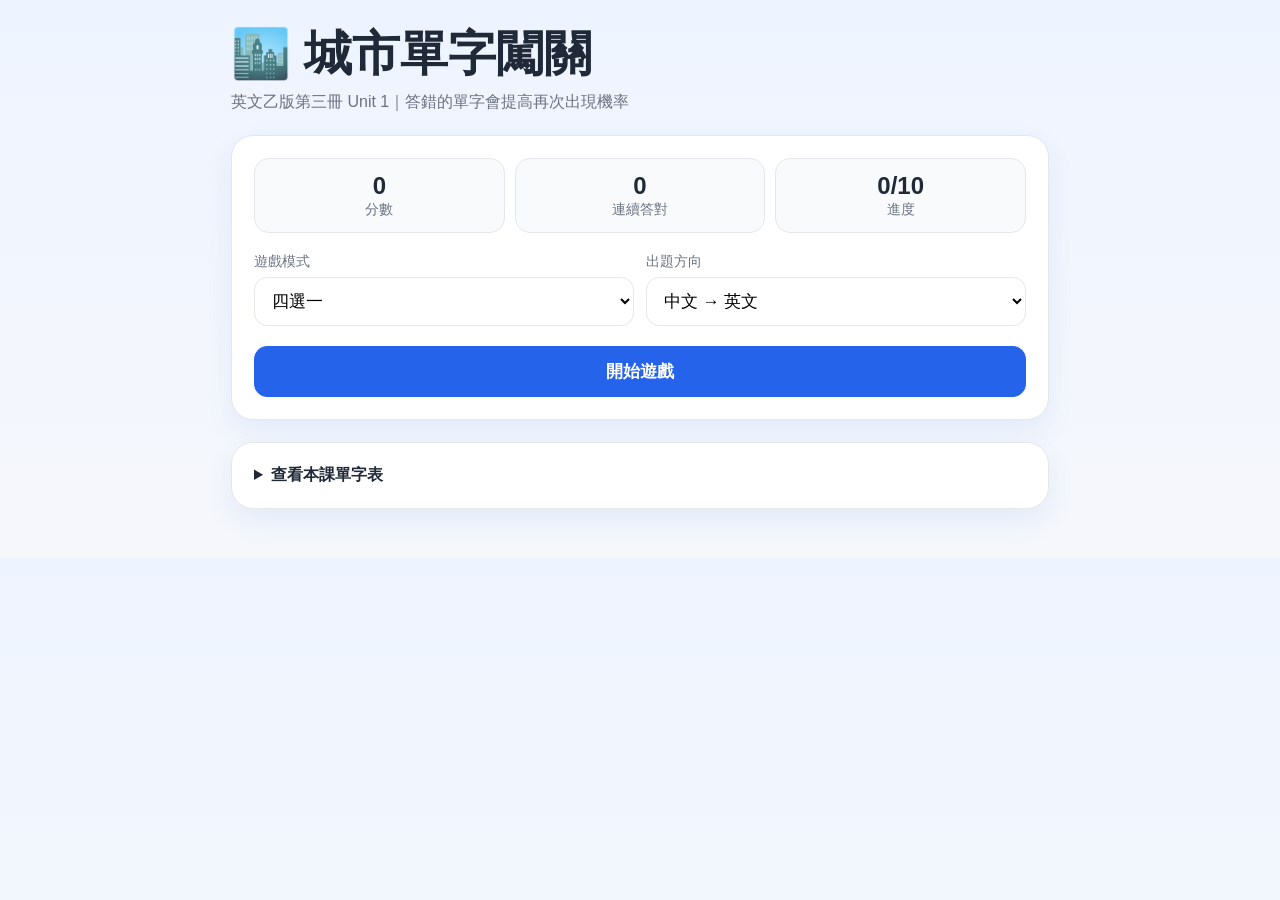
==== index.html @ fc24c0d2 "Replace test page with vocabulary game" ====
<!DOCTYPE html><html lang="zh-Hant"><head><meta charset="utf-8"><meta name="viewport" content="width=device-width,initial-scale=1"><title>城市單字闖關</title><style>:root{--b:#2563eb;--g:#15803d;--r:#b91c1c;--l:#e5e7eb}*{box-sizing:border-box}body{margin:0;font-family:-apple-system,BlinkMacSystemFont,"Segoe UI","Noto Sans TC",sans-serif;background:linear-gradient(#eef4ff,#f5f7fb);color:#1f2937}.w{max-width:850px;margin:auto;padding:22px 16px 48px}h1{font-size:clamp(30px,6vw,48px);margin:0 0 6px}.sub{color:#6b7280}.card,.bank{background:#fff;border:1px solid var(--l);border-radius:22px;padding:22px;margin-top:22px;box-shadow:0 12px 28px #2563eb14}.stats{display:grid;grid-template-columns:repeat(3,1fr);gap:10px}.s{text-align:center;background:#f8fafc;border:1px solid var(--l);border-radius:15px;padding:13px}.s b{display:block;font-size:24px}.s span,label{color:#6b7280;font-size:14px}.controls{display:grid;grid-template-columns:1fr 1fr;gap:12px;margin:20px 0}label{display:block;margin-bottom:6px}select,input,button{width:100%;padding:13px;border:1px solid var(--l);border-radius:13px;font-size:17px;background:#fff}button{font-weight:800;cursor:pointer}.p{background:var(--b);color:#fff;border-color:var(--b)}.q{text-align:center;font-weight:900;font-size:clamp(27px,5vw,40px);margin:30px 0 8px}.hint,.fb{text-align:center;min-height:25px}.hint{color:#6b7280}.answers{display:grid;grid-template-columns:1fr 1fr;gap:12px;margin-top:18px}.ans{min-height:60px}.ok{background:#dcfce7!important;color:#166534;border-color:#86efac!important}.no{background:#fee2e2!important;color:#991b1b;border-color:#fca5a5!important}.type{display:flex;gap:10px;margin-top:18px}.type button{width:130px}.fb{font-weight:800;margin-top:14px}.good{color:var(--g)}.bad{color:var(--r)}.bar{height:10px;background:#e5e7eb;border-radius:99px;overflow:hidden;margin-top:16px}.bar div{height:100%;background:var(--b);width:0;transition:.2s}.actions{display:flex;gap:10px;margin-top:16px}.hide{display:none!important}.chips{display:flex;flex-wrap:wrap;gap:8px;margin-top:12px}.chip{background:#f1f5f9;padding:7px 10px;border-radius:99px;font-size:14px}@media(max-width:620px){.controls,.answers{grid-template-columns:1fr}.type,.actions{flex-direction:column}.type button{width:100%}}</style></head><body><div class="w"><h1>🏙️ 城市單字闖關</h1><div class="sub">英文乙版第三冊 Unit 1｜答錯的單字會提高再次出現機率</div><div class="card"><div class="stats"><div class="s"><b id="score">0</b><span>分數</span></div><div class="s"><b id="streak">0</b><span>連續答對</span></div><div class="s"><b id="num">0/10</b><span>進度</span></div></div><div class="controls"><div><label>遊戲模式</label><select id="mode"><option value="choice">四選一</option><option value="typing">拼字挑戰</option><option value="mixed">混合模式</option></select></div><div><label>出題方向</label><select id="dir"><option value="zh-en">中文 → 英文</option><option value="en-zh">英文 → 中文</option><option value="random">隨機</option></select></div></div><button id="start" class="p">開始遊戲</button><section id="game" class="hide"><div id="q" class="q"></div><div id="hint" class="hint"></div><div id="choices" class="answers"></div><div id="typing" class="type hide"><input id="input" autocomplete="off"><button id="submit" class="p">送出</button></div><div id="fb" class="fb"></div><div class="bar"><div id="bar"></div></div><div class="actions"><button id="next" class="hide">下一題</button><button id="restart">重新開始</button></div></section></div><div class="bank"><details><summary><b>查看本課單字表</b></summary><div id="chips" class="chips"></div></details></div></div><script>const W=[['evolve','逐步發展；演變','evolve into sth'],['prioritize','按優先順序處理','prioritize sth'],['consult','查閱；諮詢','consult sb about/on sth'],['accommodate','容納；提供膳宿','accommodate sb/sth'],['distribute','分配；散布','distribute sth to/among'],['integrate','使融合；整合','integrate sth with/into sth'],['warn','警告；告誡','warn sb about/against sth'],['adjust','調整','adjust sth to sth'],['enhance','提高；增強','enhance quality/performance'],['establish','建立；創辦','establish a business/system'],['overestimate','高估','overestimate the impact of sth'],['flourish','茁壯；繁榮','flourish'],['streamline','使流線化；簡化','streamline routes/processes'],['aid','幫助；支援','aid sb in doing sth'],['resident','居民；居住者','residents of big cities'],['facility','設施；場所','leisure/hotel/military facilities'],['vision','願景；視力','have a clear vision of sth'],['concept','概念；觀念','the concept of sth'],['access','途徑；機會','have/gain access to sth'],['admission','准許進入；入學許可','apply for admission'],['insight','洞察力；了解','gain/provide insight into sth'],['emergency','緊急狀況','in an emergency'],['summary','概要；摘要','write/give a summary'],['route','路線','take/follow a route'],['component','組成部分','a key component'],['estimate','估算','make an estimate']].map(x=>({en:x[0],zh:x[1],c:x[2]}));const $=x=>document.getElementById(x),mix=a=>[...a].sort(()=>Math.random()-.5),pick=a=>a[Math.floor(Math.random()*a.length)];let score=0,streak=0,n=0,cur,done=false,weak={},mode,dir;function weighted(){let p=[];W.forEach(w=>{for(let i=0;i<1+(weak[w.en]||0);i++)p.push(w)});return pick(p)}function start(){score=streak=n=0;weak={};$('score').textContent=0;$('streak').textContent=0;$('start').classList.add('hide');$('game').classList.remove('hide');question()}function question(){if(n>=10)return finish();done=false;n++;cur=weighted();mode=$('mode').value==='mixed'?(Math.random()<.5?'choice':'typing'):$('mode').value;dir=$('dir').value==='random'?(Math.random()<.5?'zh-en':'en-zh'):$('dir').value;$('num').textContent=n+'/10';$('bar').style.width=(n-1)*10+'%';$('fb').textContent='';$('fb').className='fb';$('next').classList.add('hide');$('choices').innerHTML='';$('input').value='';$('q').textContent=dir==='zh-en'?cur.zh:cur.en;$('hint').textContent='搭配詞：'+cur.c;$('input').placeholder=dir==='zh-en'?'輸入英文單字':'輸入中文意思';if(mode==='choice'){$('choices').classList.remove('hide');$('typing').classList.add('hide');mix([cur,...mix(W.filter(w=>w.en!==cur.en)).slice(0,3)]).forEach(w=>{let b=document.createElement('button');b.className='ans';b.textContent=dir==='zh-en'?w.en:w.zh;b.onclick=()=>checkChoice(w,b);$('choices').appendChild(b)})}else{$('choices').classList.add('hide');$('typing').classList.remove('hide');setTimeout(()=>$('input').focus(),50)}}function checkChoice(w,b){if(done)return;done=true;let ok=w.en===cur.en,[...$('choices').children].forEach(x=>{if(x.textContent===(dir==='zh-en'?cur.en:cur.zh))x.classList.add('ok')});if(ok){b.classList.add('ok');correct()}else{b.classList.add('no');wrong()}$('next').classList.remove('hide')}function norm(s){return s.trim().toLowerCase().replace(/[；;，,。.!！?？]/g,'')}function checkType(){if(done)return;let v=norm($('input').value);if(!v)return;done=true;let ok=dir==='zh-en'?v===norm(cur.en):cur.zh.split(/[；;]/).map(norm).some(x=>v.includes(x)||x.includes(v));ok?correct():wrong();$('next').classList.remove('hide')}function correct(){let add=10+Math.min(streak,5)*2;score+=add;streak++;weak[cur.en]=Math.max(0,(weak[cur.en]||0)-1);$('fb').textContent='答對了！+'+add+' 分';$('fb').classList.add('good');update()}function wrong(){streak=0;weak[cur.en]=(weak[cur.en]||0)+2;$('fb').textContent='正確答案：'+(dir==='zh-en'?cur.en:cur.zh);$('fb').classList.add('bad');update()}function update(){$('score').textContent=score;$('streak').textContent=streak}function finish(){$('bar').style.width='100%';$('choices').classList.add('hide');$('typing').classList.add('hide');$('next').classList.add('hide');let m=Object.entries(weak).filter(x=>x[1]>0).sort((a,b)=>b[1]-a[1]).slice(0,5).map(x=>x[0]);$('q').textContent=score>=110?'🎉 太厲害了！':score>=80?'👏 闖關成功！':'💪 再挑戰一次！';$('hint').textContent='總分：'+score+' 分';$('fb').textContent=m.length?'建議再複習：'+m.join('、'):'全部掌握得很好！';$('fb').className='fb '+(score>=80?'good':'bad')}$('start').onclick=start;$('restart').onclick=start;$('next').onclick=question;$('submit').onclick=checkType;$('input').addEventListener('keydown',e=>{if(e.key==='Enter')done?question():checkType()});W.forEach(w=>{let s=document.createElement('span');s.className='chip';s.textContent=w.en+'｜'+w.zh;$('chips').appendChild(s)});</script></body></html>
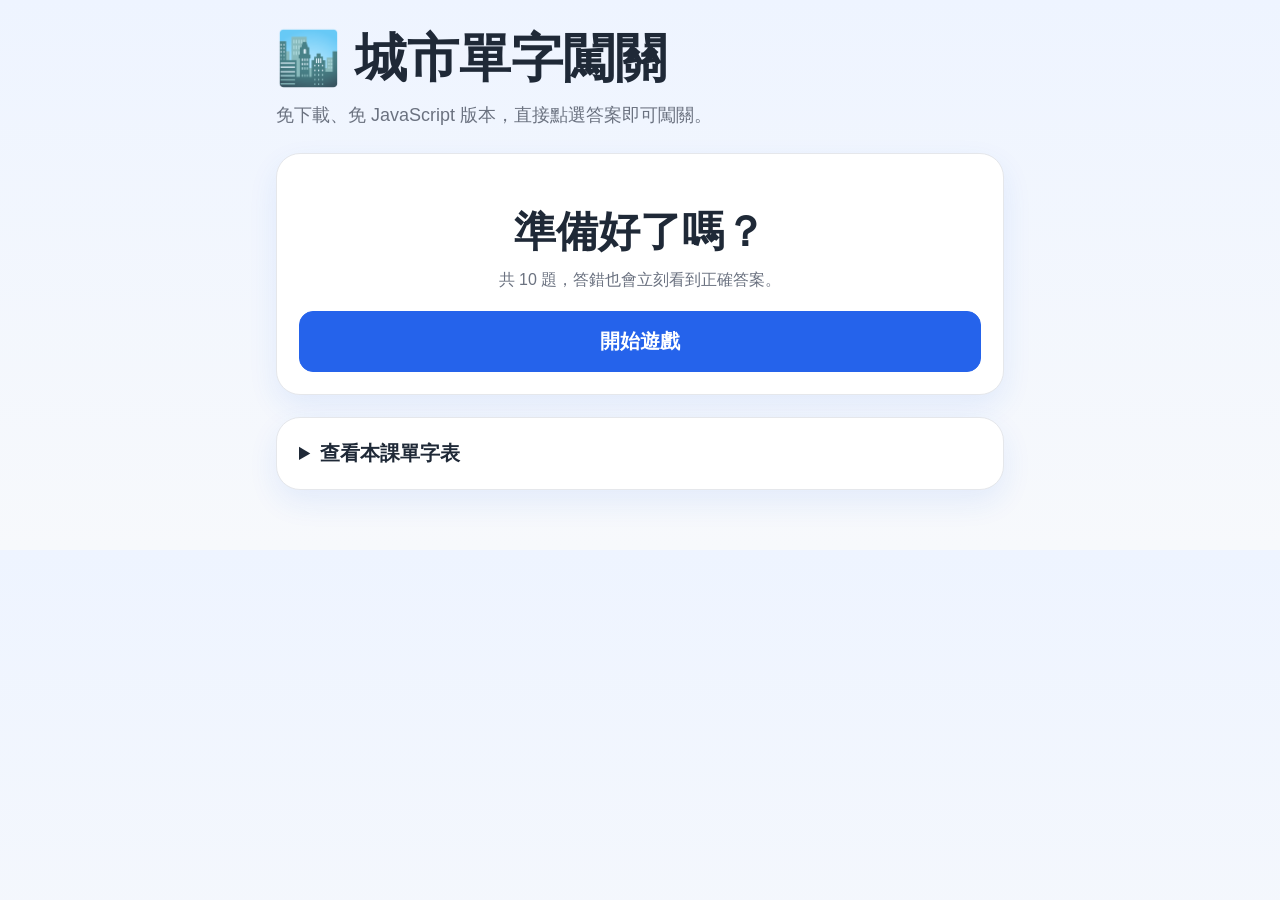
==== commit 59fb6722: "Fix vocabulary game for embedded mobile browsers" ====
--- a/index.html
+++ b/index.html
@@ -1 +1 @@
-<!DOCTYPE html><html lang="zh-Hant"><head><meta charset="utf-8"><meta name="viewport" content="width=device-width,initial-scale=1"><title>城市單字闖關</title><style>:root{--b:#2563eb;--g:#15803d;--r:#b91c1c;--l:#e5e7eb}*{box-sizing:border-box}body{margin:0;font-family:-apple-system,BlinkMacSystemFont,"Segoe UI","Noto Sans TC",sans-serif;background:linear-gradient(#eef4ff,#f5f7fb);color:#1f2937}.w{max-width:850px;margin:auto;padding:22px 16px 48px}h1{font-size:clamp(30px,6vw,48px);margin:0 0 6px}.sub{color:#6b7280}.card,.bank{background:#fff;border:1px solid var(--l);border-radius:22px;padding:22px;margin-top:22px;box-shadow:0 12px 28px #2563eb14}.stats{display:grid;grid-template-columns:repeat(3,1fr);gap:10px}.s{text-align:center;background:#f8fafc;border:1px solid var(--l);border-radius:15px;padding:13px}.s b{display:block;font-size:24px}.s span,label{color:#6b7280;font-size:14px}.controls{display:grid;grid-template-columns:1fr 1fr;gap:12px;margin:20px 0}label{display:block;margin-bottom:6px}select,input,button{width:100%;padding:13px;border:1px solid var(--l);border-radius:13px;font-size:17px;background:#fff}button{font-weight:800;cursor:pointer}.p{background:var(--b);color:#fff;border-color:var(--b)}.q{text-align:center;font-weight:900;font-size:clamp(27px,5vw,40px);margin:30px 0 8px}.hint,.fb{text-align:center;min-height:25px}.hint{color:#6b7280}.answers{display:grid;grid-template-columns:1fr 1fr;gap:12px;margin-top:18px}.ans{min-height:60px}.ok{background:#dcfce7!important;color:#166534;border-color:#86efac!important}.no{background:#fee2e2!important;color:#991b1b;border-color:#fca5a5!important}.type{display:flex;gap:10px;margin-top:18px}.type button{width:130px}.fb{font-weight:800;margin-top:14px}.good{color:var(--g)}.bad{color:var(--r)}.bar{height:10px;background:#e5e7eb;border-radius:99px;overflow:hidden;margin-top:16px}.bar div{height:100%;background:var(--b);width:0;transition:.2s}.actions{display:flex;gap:10px;margin-top:16px}.hide{display:none!important}.chips{display:flex;flex-wrap:wrap;gap:8px;margin-top:12px}.chip{background:#f1f5f9;padding:7px 10px;border-radius:99px;font-size:14px}@media(max-width:620px){.controls,.answers{grid-template-columns:1fr}.type,.actions{flex-direction:column}.type button{width:100%}}</style></head><body><div class="w"><h1>🏙️ 城市單字闖關</h1><div class="sub">英文乙版第三冊 Unit 1｜答錯的單字會提高再次出現機率</div><div class="card"><div class="stats"><div class="s"><b id="score">0</b><span>分數</span></div><div class="s"><b id="streak">0</b><span>連續答對</span></div><div class="s"><b id="num">0/10</b><span>進度</span></div></div><div class="controls"><div><label>遊戲模式</label><select id="mode"><option value="choice">四選一</option><option value="typing">拼字挑戰</option><option value="mixed">混合模式</option></select></div><div><label>出題方向</label><select id="dir"><option value="zh-en">中文 → 英文</option><option value="en-zh">英文 → 中文</option><option value="random">隨機</option></select></div></div><button id="start" class="p">開始遊戲</button><section id="game" class="hide"><div id="q" class="q"></div><div id="hint" class="hint"></div><div id="choices" class="answers"></div><div id="typing" class="type hide"><input id="input" autocomplete="off"><button id="submit" class="p">送出</button></div><div id="fb" class="fb"></div><div class="bar"><div id="bar"></div></div><div class="actions"><button id="next" class="hide">下一題</button><button id="restart">重新開始</button></div></section></div><div class="bank"><details><summary><b>查看本課單字表</b></summary><div id="chips" class="chips"></div></details></div></div><script>const W=[['evolve','逐步發展；演變','evolve into sth'],['prioritize','按優先順序處理','prioritize sth'],['consult','查閱；諮詢','consult sb about/on sth'],['accommodate','容納；提供膳宿','accommodate sb/sth'],['distribute','分配；散布','distribute sth to/among'],['integrate','使融合；整合','integrate sth with/into sth'],['warn','警告；告誡','warn sb about/against sth'],['adjust','調整','adjust sth to sth'],['enhance','提高；增強','enhance quality/performance'],['establish','建立；創辦','establish a business/system'],['overestimate','高估','overestimate the impact of sth'],['flourish','茁壯；繁榮','flourish'],['streamline','使流線化；簡化','streamline routes/processes'],['aid','幫助；支援','aid sb in doing sth'],['resident','居民；居住者','residents of big cities'],['facility','設施；場所','leisure/hotel/military facilities'],['vision','願景；視力','have a clear vision of sth'],['concept','概念；觀念','the concept of sth'],['access','途徑；機會','have/gain access to sth'],['admission','准許進入；入學許可','apply for admission'],['insight','洞察力；了解','gain/provide insight into sth'],['emergency','緊急狀況','in an emergency'],['summary','概要；摘要','write/give a summary'],['route','路線','take/follow a route'],['component','組成部分','a key component'],['estimate','估算','make an estimate']].map(x=>({en:x[0],zh:x[1],c:x[2]}));const $=x=>document.getElementById(x),mix=a=>[...a].sort(()=>Math.random()-.5),pick=a=>a[Math.floor(Math.random()*a.length)];let score=0,streak=0,n=0,cur,done=false,weak={},mode,dir;function weighted(){let p=[];W.forEach(w=>{for(let i=0;i<1+(weak[w.en]||0);i++)p.push(w)});return pick(p)}function start(){score=streak=n=0;weak={};$('score').textContent=0;$('streak').textContent=0;$('start').classList.add('hide');$('game').classList.remove('hide');question()}function question(){if(n>=10)return finish();done=false;n++;cur=weighted();mode=$('mode').value==='mixed'?(Math.random()<.5?'choice':'typing'):$('mode').value;dir=$('dir').value==='random'?(Math.random()<.5?'zh-en':'en-zh'):$('dir').value;$('num').textContent=n+'/10';$('bar').style.width=(n-1)*10+'%';$('fb').textContent='';$('fb').className='fb';$('next').classList.add('hide');$('choices').innerHTML='';$('input').value='';$('q').textContent=dir==='zh-en'?cur.zh:cur.en;$('hint').textContent='搭配詞：'+cur.c;$('input').placeholder=dir==='zh-en'?'輸入英文單字':'輸入中文意思';if(mode==='choice'){$('choices').classList.remove('hide');$('typing').classList.add('hide');mix([cur,...mix(W.filter(w=>w.en!==cur.en)).slice(0,3)]).forEach(w=>{let b=document.createElement('button');b.className='ans';b.textContent=dir==='zh-en'?w.en:w.zh;b.onclick=()=>checkChoice(w,b);$('choices').appendChild(b)})}else{$('choices').classList.add('hide');$('typing').classList.remove('hide');setTimeout(()=>$('input').focus(),50)}}function checkChoice(w,b){if(done)return;done=true;let ok=w.en===cur.en,[...$('choices').children].forEach(x=>{if(x.textContent===(dir==='zh-en'?cur.en:cur.zh))x.classList.add('ok')});if(ok){b.classList.add('ok');correct()}else{b.classList.add('no');wrong()}$('next').classList.remove('hide')}function norm(s){return s.trim().toLowerCase().replace(/[；;，,。.!！?？]/g,'')}function checkType(){if(done)return;let v=norm($('input').value);if(!v)return;done=true;let ok=dir==='zh-en'?v===norm(cur.en):cur.zh.split(/[；;]/).map(norm).some(x=>v.includes(x)||x.includes(v));ok?correct():wrong();$('next').classList.remove('hide')}function correct(){let add=10+Math.min(streak,5)*2;score+=add;streak++;weak[cur.en]=Math.max(0,(weak[cur.en]||0)-1);$('fb').textContent='答對了！+'+add+' 分';$('fb').classList.add('good');update()}function wrong(){streak=0;weak[cur.en]=(weak[cur.en]||0)+2;$('fb').textContent='正確答案：'+(dir==='zh-en'?cur.en:cur.zh);$('fb').classList.add('bad');update()}function update(){$('score').textContent=score;$('streak').textContent=streak}function finish(){$('bar').style.width='100%';$('choices').classList.add('hide');$('typing').classList.add('hide');$('next').classList.add('hide');let m=Object.entries(weak).filter(x=>x[1]>0).sort((a,b)=>b[1]-a[1]).slice(0,5).map(x=>x[0]);$('q').textContent=score>=110?'🎉 太厲害了！':score>=80?'👏 闖關成功！':'💪 再挑戰一次！';$('hint').textContent='總分：'+score+' 分';$('fb').textContent=m.length?'建議再複習：'+m.join('、'):'全部掌握得很好！';$('fb').className='fb '+(score>=80?'good':'bad')}$('start').onclick=start;$('restart').onclick=start;$('next').onclick=question;$('submit').onclick=checkType;$('input').addEventListener('keydown',e=>{if(e.key==='Enter')done?question():checkType()});W.forEach(w=>{let s=document.createElement('span');s.className='chip';s.textContent=w.en+'｜'+w.zh;$('chips').appendChild(s)});</script></body></html>+<!doctype html><html lang="zh-Hant"><head><meta charset="utf-8"><meta name="viewport" content="width=device-width,initial-scale=1"><title>城市單字闖關</title><style>*{box-sizing:border-box}body{margin:0;font-family:-apple-system,BlinkMacSystemFont,"Segoe UI","Noto Sans TC",sans-serif;background:linear-gradient(#eef4ff,#f7f9fc);color:#1f2937}.wrap{max-width:760px;margin:auto;padding:24px 16px 60px}h1{font-size:clamp(32px,8vw,52px);margin:0 0 8px}.sub{color:#6b7280;font-size:18px;line-height:1.5}.card{background:#fff;border:1px solid #e5e7eb;border-radius:24px;padding:22px;margin-top:24px;box-shadow:0 12px 30px rgba(37,99,235,.09)}.screen{display:none}.screen:first-of-type{display:block}.screen:target{display:block}.screen:target~.screen{display:none}.screen:target~#home{display:none}.qno{color:#2563eb;font-weight:800}.question{font-size:clamp(28px,7vw,42px);font-weight:900;text-align:center;margin:28px 0 10px}.hint{text-align:center;color:#6b7280;margin-bottom:20px}.answers{display:grid;gap:12px}.btn,.answer{display:block;width:100%;padding:16px;border-radius:14px;text-align:center;text-decoration:none;font-size:20px;font-weight:800;border:1px solid #dbe2ea;background:#fff;color:#1f2937}.btn{background:#2563eb;color:#fff;border-color:#2563eb}.answer:active{transform:scale(.99)}.good{background:#dcfce7;border-color:#86efac;color:#166534}.bad{background:#fee2e2;border-color:#fca5a5;color:#991b1b}.note{font-size:15px;color:#6b7280;text-align:center;margin-top:14px}.bank{margin-top:22px}.chips{display:flex;flex-wrap:wrap;gap:8px;margin-top:12px}.chip{background:#f1f5f9;padding:8px 11px;border-radius:999px;font-size:14px}details summary{font-size:20px;font-weight:800;cursor:pointer}@media(min-width:650px){.answers{grid-template-columns:1fr 1fr}}</style></head><body><div class="wrap"><h1>🏙️ 城市單字闖關</h1><div class="sub">免下載、免 JavaScript 版本，直接點選答案即可闖關。</div><div class="card"><section id="home" class="screen"><div class="question">準備好了嗎？</div><div class="hint">共 10 題，答錯也會立刻看到正確答案。</div><a class="btn" href="#q1">開始遊戲</a></section><section id="q1" class="screen"><div class="qno">第 1／10 題</div><div class="question">逐步發展；演變</div><div class="hint">evolve into sth</div><div class="answers"><a class="answer" href="#q1w">enhance</a><a class="answer" href="#q1c">evolve</a><a class="answer" href="#q1w">adjust</a><a class="answer" href="#q1w">flourish</a></div></section><section id="q1c" class="screen"><div class="question good">答對了！evolve</div><a class="btn" href="#q2">下一題</a></section><section id="q1w" class="screen"><div class="question bad">正確答案：evolve</div><a class="btn" href="#q2">下一題</a></section><section id="q2" class="screen"><div class="qno">第 2／10 題</div><div class="question">按優先順序處理</div><div class="answers"><a class="answer" href="#q2w">consult</a><a class="answer" href="#q2c">prioritize</a><a class="answer" href="#q2w">distribute</a><a class="answer" href="#q2w">establish</a></div></section><section id="q2c" class="screen"><div class="question good">答對了！prioritize</div><a class="btn" href="#q3">下一題</a></section><section id="q2w" class="screen"><div class="question bad">正確答案：prioritize</div><a class="btn" href="#q3">下一題</a></section><section id="q3" class="screen"><div class="qno">第 3／10 題</div><div class="question">consult</div><div class="answers"><a class="answer" href="#q3c">查閱；諮詢</a><a class="answer" href="#q3w">容納</a><a class="answer" href="#q3w">警告</a><a class="answer" href="#q3w">高估</a></div></section><section id="q3c" class="screen"><div class="question good">答對了！查閱；諮詢</div><a class="btn" href="#q4">下一題</a></section><section id="q3w" class="screen"><div class="question bad">正確答案：查閱；諮詢</div><a class="btn" href="#q4">下一題</a></section><section id="q4" class="screen"><div class="qno">第 4／10 題</div><div class="question">容納；提供膳宿</div><div class="answers"><a class="answer" href="#q4w">integrate</a><a class="answer" href="#q4w">streamline</a><a class="answer" href="#q4c">accommodate</a><a class="answer" href="#q4w">aid</a></div></section><section id="q4c" class="screen"><div class="question good">答對了！accommodate</div><a class="btn" href="#q5">下一題</a></section><section id="q4w" class="screen"><div class="question bad">正確答案：accommodate</div><a class="btn" href="#q5">下一題</a></section><section id="q5" class="screen"><div class="qno">第 5／10 題</div><div class="question">distribute</div><div class="answers"><a class="answer" href="#q5w">建立；創辦</a><a class="answer" href="#q5c">分配；散布</a><a class="answer" href="#q5w">提高；增強</a><a class="answer" href="#q5w">調整</a></div></section><section id="q5c" class="screen"><div class="question good">答對了！分配；散布</div><a class="btn" href="#q6">下一題</a></section><section id="q5w" class="screen"><div class="question bad">正確答案：分配；散布</div><a class="btn" href="#q6">下一題</a></section><section id="q6" class="screen"><div class="qno">第 6／10 題</div><div class="question">洞察力；了解</div><div class="answers"><a class="answer" href="#q6w">vision</a><a class="answer" href="#q6w">concept</a><a class="answer" href="#q6c">insight</a><a class="answer" href="#q6w">summary</a></div></section><section id="q6c" class="screen"><div class="question good">答對了！insight</div><a class="btn" href="#q7">下一題</a></section><section id="q6w" class="screen"><div class="question bad">正確答案：insight</div><a class="btn" href="#q7">下一題</a></section><section id="q7" class="screen"><div class="qno">第 7／10 題</div><div class="question">emergency</div><div class="answers"><a class="answer" href="#q7w">路線</a><a class="answer" href="#q7w">估算</a><a class="answer" href="#q7c">緊急狀況</a><a class="answer" href="#q7w">設施</a></div></section><section id="q7c" class="screen"><div class="question good">答對了！緊急狀況</div><a class="btn" href="#q8">下一題</a></section><section id="q7w" class="screen"><div class="question bad">正確答案：緊急狀況</div><a class="btn" href="#q8">下一題</a></section><section id="q8" class="screen"><div class="qno">第 8／10 題</div><div class="question">居民；居住者</div><div class="answers"><a class="answer" href="#q8c">resident</a><a class="answer" href="#q8w">facility</a><a class="answer" href="#q8w">component</a><a class="answer" href="#q8w">admission</a></div></section><section id="q8c" class="screen"><div class="question good">答對了！resident</div><a class="btn" href="#q9">下一題</a></section><section id="q8w" class="screen"><div class="question bad">正確答案：resident</div><a class="btn" href="#q9">下一題</a></section><section id="q9" class="screen"><div class="qno">第 9／10 題</div><div class="question">streamline</div><div class="answers"><a class="answer" href="#q9w">茁壯；繁榮</a><a class="answer" href="#q9c">使流線化；簡化</a><a class="answer" href="#q9w">准許進入</a><a class="answer" href="#q9w">組成部分</a></div></section><section id="q9c" class="screen"><div class="question good">答對了！使流線化；簡化</div><a class="btn" href="#q10">下一題</a></section><section id="q9w" class="screen"><div class="question bad">正確答案：使流線化；簡化</div><a class="btn" href="#q10">下一題</a></section><section id="q10" class="screen"><div class="qno">第 10／10 題</div><div class="question">估算</div><div class="answers"><a class="answer" href="#q10w">summary</a><a class="answer" href="#q10w">route</a><a class="answer" href="#q10w">access</a><a class="answer" href="#done">estimate</a></div></section><section id="done" class="screen"><div class="question good">🎉 闖關完成！</div><div class="hint">再玩一次，看看能不能全部答對。</div><a class="btn" href="#q1">重新挑戰</a></section></div><div class="card bank"><details><summary>查看本課單字表</summary><div class="chips"><span class="chip">evolve 演變</span><span class="chip">prioritize 優先處理</span><span class="chip">consult 諮詢</span><span class="chip">accommodate 容納</span><span class="chip">distribute 分配</span><span class="chip">integrate 整合</span><span class="chip">warn 警告</span><span class="chip">adjust 調整</span><span class="chip">enhance 增強</span><span class="chip">establish 建立</span><span class="chip">overestimate 高估</span><span class="chip">flourish 繁榮</span><span class="chip">streamline 簡化</span><span class="chip">resident 居民</span><span class="chip">facility 設施</span><span class="chip">vision 願景</span><span class="chip">concept 概念</span><span class="chip">access 途徑</span><span class="chip">admission 入學許可</span><span class="chip">insight 洞察力</span><span class="chip">emergency 緊急狀況</span><span class="chip">summary 摘要</span><span class="chip">route 路線</span><span class="chip">component 組成部分</span><span class="chip">aid 援助</span><span class="chip">estimate 估算</span></div></details></div></div></body></html>
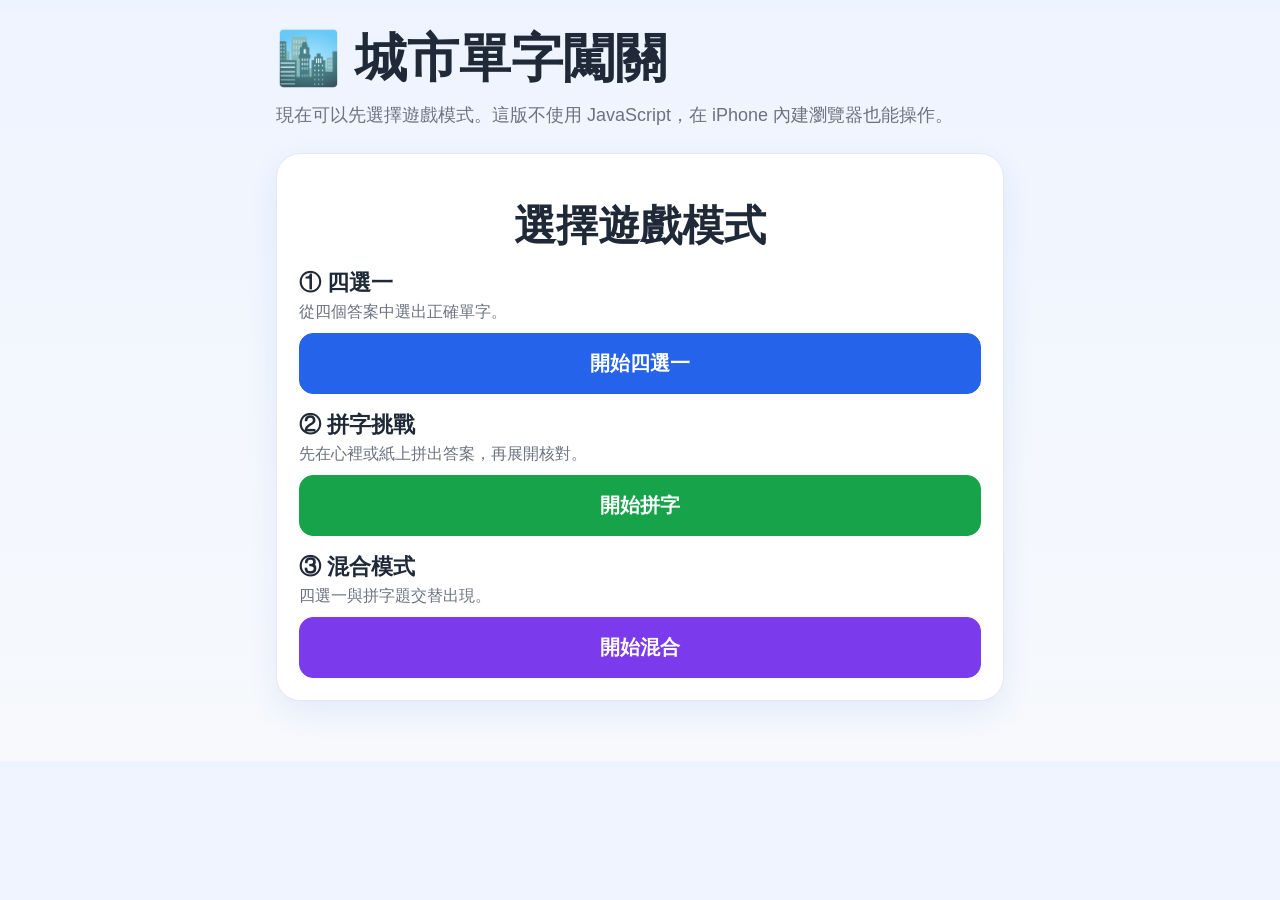
==== commit d24d8f60: "Add selectable vocabulary game modes" ====
--- a/index.html
+++ b/index.html
@@ -1 +1 @@
-<!doctype html><html lang="zh-Hant"><head><meta charset="utf-8"><meta name="viewport" content="width=device-width,initial-scale=1"><title>城市單字闖關</title><style>*{box-sizing:border-box}body{margin:0;font-family:-apple-system,BlinkMacSystemFont,"Segoe UI","Noto Sans TC",sans-serif;background:linear-gradient(#eef4ff,#f7f9fc);color:#1f2937}.wrap{max-width:760px;margin:auto;padding:24px 16px 60px}h1{font-size:clamp(32px,8vw,52px);margin:0 0 8px}.sub{color:#6b7280;font-size:18px;line-height:1.5}.card{background:#fff;border:1px solid #e5e7eb;border-radius:24px;padding:22px;margin-top:24px;box-shadow:0 12px 30px rgba(37,99,235,.09)}.screen{display:none}.screen:first-of-type{display:block}.screen:target{display:block}.screen:target~.screen{display:none}.screen:target~#home{display:none}.qno{color:#2563eb;font-weight:800}.question{font-size:clamp(28px,7vw,42px);font-weight:900;text-align:center;margin:28px 0 10px}.hint{text-align:center;color:#6b7280;margin-bottom:20px}.answers{display:grid;gap:12px}.btn,.answer{display:block;width:100%;padding:16px;border-radius:14px;text-align:center;text-decoration:none;font-size:20px;font-weight:800;border:1px solid #dbe2ea;background:#fff;color:#1f2937}.btn{background:#2563eb;color:#fff;border-color:#2563eb}.answer:active{transform:scale(.99)}.good{background:#dcfce7;border-color:#86efac;color:#166534}.bad{background:#fee2e2;border-color:#fca5a5;color:#991b1b}.note{font-size:15px;color:#6b7280;text-align:center;margin-top:14px}.bank{margin-top:22px}.chips{display:flex;flex-wrap:wrap;gap:8px;margin-top:12px}.chip{background:#f1f5f9;padding:8px 11px;border-radius:999px;font-size:14px}details summary{font-size:20px;font-weight:800;cursor:pointer}@media(min-width:650px){.answers{grid-template-columns:1fr 1fr}}</style></head><body><div class="wrap"><h1>🏙️ 城市單字闖關</h1><div class="sub">免下載、免 JavaScript 版本，直接點選答案即可闖關。</div><div class="card"><section id="home" class="screen"><div class="question">準備好了嗎？</div><div class="hint">共 10 題，答錯也會立刻看到正確答案。</div><a class="btn" href="#q1">開始遊戲</a></section><section id="q1" class="screen"><div class="qno">第 1／10 題</div><div class="question">逐步發展；演變</div><div class="hint">evolve into sth</div><div class="answers"><a class="answer" href="#q1w">enhance</a><a class="answer" href="#q1c">evolve</a><a class="answer" href="#q1w">adjust</a><a class="answer" href="#q1w">flourish</a></div></section><section id="q1c" class="screen"><div class="question good">答對了！evolve</div><a class="btn" href="#q2">下一題</a></section><section id="q1w" class="screen"><div class="question bad">正確答案：evolve</div><a class="btn" href="#q2">下一題</a></section><section id="q2" class="screen"><div class="qno">第 2／10 題</div><div class="question">按優先順序處理</div><div class="answers"><a class="answer" href="#q2w">consult</a><a class="answer" href="#q2c">prioritize</a><a class="answer" href="#q2w">distribute</a><a class="answer" href="#q2w">establish</a></div></section><section id="q2c" class="screen"><div class="question good">答對了！prioritize</div><a class="btn" href="#q3">下一題</a></section><section id="q2w" class="screen"><div class="question bad">正確答案：prioritize</div><a class="btn" href="#q3">下一題</a></section><section id="q3" class="screen"><div class="qno">第 3／10 題</div><div class="question">consult</div><div class="answers"><a class="answer" href="#q3c">查閱；諮詢</a><a class="answer" href="#q3w">容納</a><a class="answer" href="#q3w">警告</a><a class="answer" href="#q3w">高估</a></div></section><section id="q3c" class="screen"><div class="question good">答對了！查閱；諮詢</div><a class="btn" href="#q4">下一題</a></section><section id="q3w" class="screen"><div class="question bad">正確答案：查閱；諮詢</div><a class="btn" href="#q4">下一題</a></section><section id="q4" class="screen"><div class="qno">第 4／10 題</div><div class="question">容納；提供膳宿</div><div class="answers"><a class="answer" href="#q4w">integrate</a><a class="answer" href="#q4w">streamline</a><a class="answer" href="#q4c">accommodate</a><a class="answer" href="#q4w">aid</a></div></section><section id="q4c" class="screen"><div class="question good">答對了！accommodate</div><a class="btn" href="#q5">下一題</a></section><section id="q4w" class="screen"><div class="question bad">正確答案：accommodate</div><a class="btn" href="#q5">下一題</a></section><section id="q5" class="screen"><div class="qno">第 5／10 題</div><div class="question">distribute</div><div class="answers"><a class="answer" href="#q5w">建立；創辦</a><a class="answer" href="#q5c">分配；散布</a><a class="answer" href="#q5w">提高；增強</a><a class="answer" href="#q5w">調整</a></div></section><section id="q5c" class="screen"><div class="question good">答對了！分配；散布</div><a class="btn" href="#q6">下一題</a></section><section id="q5w" class="screen"><div class="question bad">正確答案：分配；散布</div><a class="btn" href="#q6">下一題</a></section><section id="q6" class="screen"><div class="qno">第 6／10 題</div><div class="question">洞察力；了解</div><div class="answers"><a class="answer" href="#q6w">vision</a><a class="answer" href="#q6w">concept</a><a class="answer" href="#q6c">insight</a><a class="answer" href="#q6w">summary</a></div></section><section id="q6c" class="screen"><div class="question good">答對了！insight</div><a class="btn" href="#q7">下一題</a></section><section id="q6w" class="screen"><div class="question bad">正確答案：insight</div><a class="btn" href="#q7">下一題</a></section><section id="q7" class="screen"><div class="qno">第 7／10 題</div><div class="question">emergency</div><div class="answers"><a class="answer" href="#q7w">路線</a><a class="answer" href="#q7w">估算</a><a class="answer" href="#q7c">緊急狀況</a><a class="answer" href="#q7w">設施</a></div></section><section id="q7c" class="screen"><div class="question good">答對了！緊急狀況</div><a class="btn" href="#q8">下一題</a></section><section id="q7w" class="screen"><div class="question bad">正確答案：緊急狀況</div><a class="btn" href="#q8">下一題</a></section><section id="q8" class="screen"><div class="qno">第 8／10 題</div><div class="question">居民；居住者</div><div class="answers"><a class="answer" href="#q8c">resident</a><a class="answer" href="#q8w">facility</a><a class="answer" href="#q8w">component</a><a class="answer" href="#q8w">admission</a></div></section><section id="q8c" class="screen"><div class="question good">答對了！resident</div><a class="btn" href="#q9">下一題</a></section><section id="q8w" class="screen"><div class="question bad">正確答案：resident</div><a class="btn" href="#q9">下一題</a></section><section id="q9" class="screen"><div class="qno">第 9／10 題</div><div class="question">streamline</div><div class="answers"><a class="answer" href="#q9w">茁壯；繁榮</a><a class="answer" href="#q9c">使流線化；簡化</a><a class="answer" href="#q9w">准許進入</a><a class="answer" href="#q9w">組成部分</a></div></section><section id="q9c" class="screen"><div class="question good">答對了！使流線化；簡化</div><a class="btn" href="#q10">下一題</a></section><section id="q9w" class="screen"><div class="question bad">正確答案：使流線化；簡化</div><a class="btn" href="#q10">下一題</a></section><section id="q10" class="screen"><div class="qno">第 10／10 題</div><div class="question">估算</div><div class="answers"><a class="answer" href="#q10w">summary</a><a class="answer" href="#q10w">route</a><a class="answer" href="#q10w">access</a><a class="answer" href="#done">estimate</a></div></section><section id="done" class="screen"><div class="question good">🎉 闖關完成！</div><div class="hint">再玩一次，看看能不能全部答對。</div><a class="btn" href="#q1">重新挑戰</a></section></div><div class="card bank"><details><summary>查看本課單字表</summary><div class="chips"><span class="chip">evolve 演變</span><span class="chip">prioritize 優先處理</span><span class="chip">consult 諮詢</span><span class="chip">accommodate 容納</span><span class="chip">distribute 分配</span><span class="chip">integrate 整合</span><span class="chip">warn 警告</span><span class="chip">adjust 調整</span><span class="chip">enhance 增強</span><span class="chip">establish 建立</span><span class="chip">overestimate 高估</span><span class="chip">flourish 繁榮</span><span class="chip">streamline 簡化</span><span class="chip">resident 居民</span><span class="chip">facility 設施</span><span class="chip">vision 願景</span><span class="chip">concept 概念</span><span class="chip">access 途徑</span><span class="chip">admission 入學許可</span><span class="chip">insight 洞察力</span><span class="chip">emergency 緊急狀況</span><span class="chip">summary 摘要</span><span class="chip">route 路線</span><span class="chip">component 組成部分</span><span class="chip">aid 援助</span><span class="chip">estimate 估算</span></div></details></div></div></body></html>+<!doctype html><html lang="zh-Hant"><head><meta charset="utf-8"><meta name="viewport" content="width=device-width,initial-scale=1"><title>城市單字闖關</title><style>*{box-sizing:border-box}body{margin:0;font-family:-apple-system,BlinkMacSystemFont,"Segoe UI","Noto Sans TC",sans-serif;background:linear-gradient(#eef4ff,#f7f9fc);color:#1f2937}.wrap{max-width:760px;margin:auto;padding:24px 16px 60px}h1{font-size:clamp(32px,8vw,52px);margin:0 0 8px}.sub{color:#6b7280;font-size:18px;line-height:1.5}.card{background:#fff;border:1px solid #e5e7eb;border-radius:24px;padding:22px;margin-top:24px;box-shadow:0 12px 30px rgba(37,99,235,.09)}.screen{display:none}.screen:first-of-type{display:block}.screen:target{display:block}.screen:target~.screen{display:none}.screen:target~#home{display:none}.question{font-size:clamp(28px,7vw,42px);font-weight:900;text-align:center;margin:22px 0 10px}.hint{text-align:center;color:#6b7280;margin-bottom:20px}.grid{display:grid;gap:12px}.btn,.answer{display:block;width:100%;padding:16px;border-radius:14px;text-align:center;text-decoration:none;font-size:20px;font-weight:800;border:1px solid #dbe2ea;background:#fff;color:#1f2937}.btn{background:#2563eb;color:#fff;border-color:#2563eb}.green{background:#16a34a;border-color:#16a34a}.purple{background:#7c3aed;border-color:#7c3aed}.answer:active{transform:scale(.99)}.good{background:#dcfce7;border-color:#86efac;color:#166534}.bad{background:#fee2e2;border-color:#fca5a5;color:#991b1b}.mode-title{font-size:22px;font-weight:900;margin:4px 0}.mode-desc{color:#6b7280;margin:0 0 10px}.qno{color:#2563eb;font-weight:800}.back{display:inline-block;margin-bottom:10px;color:#2563eb;text-decoration:none;font-weight:800}details{margin-top:14px}summary{cursor:pointer;font-size:19px;font-weight:800}.reveal{margin-top:10px;padding:14px;border-radius:12px;background:#dcfce7;color:#166534;font-weight:800;text-align:center}@media(min-width:650px){.answers{grid-template-columns:1fr 1fr}}</style></head><body><div class="wrap"><h1>🏙️ 城市單字闖關</h1><div class="sub">現在可以先選擇遊戲模式。這版不使用 JavaScript，在 iPhone 內建瀏覽器也能操作。</div><div class="card"><section id="home" class="screen"><div class="question">選擇遊戲模式</div><div class="grid"><div><div class="mode-title">① 四選一</div><div class="mode-desc">從四個答案中選出正確單字。</div><a class="btn" href="#q1">開始四選一</a></div><div><div class="mode-title">② 拼字挑戰</div><div class="mode-desc">先在心裡或紙上拼出答案，再展開核對。</div><a class="btn green" href="#s1">開始拼字</a></div><div><div class="mode-title">③ 混合模式</div><div class="mode-desc">四選一與拼字題交替出現。</div><a class="btn purple" href="#m1">開始混合</a></div></div></section><section id="q1" class="screen"><a class="back" href="#home">← 返回模式選擇</a><div class="qno">四選一｜第 1／3 題</div><div class="question">逐步發展；演變</div><div class="grid answers"><a class="answer" href="#q1w">enhance</a><a class="answer" href="#q1c">evolve</a><a class="answer" href="#q1w">adjust</a><a class="answer" href="#q1w">flourish</a></div></section><section id="q1c" class="screen"><div class="question good">答對了！evolve</div><a class="btn" href="#q2">下一題</a></section><section id="q1w" class="screen"><div class="question bad">正確答案：evolve</div><a class="btn" href="#q2">下一題</a></section><section id="q2" class="screen"><div class="qno">四選一｜第 2／3 題</div><div class="question">insight</div><div class="grid answers"><a class="answer" href="#q2w">願景</a><a class="answer" href="#q2c">洞察力；了解</a><a class="answer" href="#q2w">概念</a><a class="answer" href="#q2w">摘要</a></div></section><section id="q2c" class="screen"><div class="question good">答對了！洞察力；了解</div><a class="btn" href="#q3">下一題</a></section><section id="q2w" class="screen"><div class="question bad">正確答案：洞察力；了解</div><a class="btn" href="#q3">下一題</a></section><section id="q3" class="screen"><div class="qno">四選一｜第 3／3 題</div><div class="question">使流線化；簡化</div><div class="grid answers"><a class="answer" href="#done">streamline</a><a class="answer" href="#q3w">integrate</a><a class="answer" href="#q3w">establish</a><a class="answer" href="#q3w">distribute</a></div></section><section id="q3w" class="screen"><div class="question bad">正確答案：streamline</div><a class="btn" href="#done">完成</a></section><section id="s1" class="screen"><a class="back" href="#home">← 返回模式選擇</a><div class="qno">拼字挑戰｜第 1／3 題</div><div class="question">按優先順序處理</div><div class="hint">先自己拼寫，再展開答案。</div><details><summary>查看答案</summary><div class="reveal">prioritize</div></details><a class="btn green" href="#s2" style="margin-top:16px">下一題</a></section><section id="s2" class="screen"><div class="qno">拼字挑戰｜第 2／3 題</div><div class="question">容納；提供膳宿</div><details><summary>查看答案</summary><div class="reveal">accommodate</div></details><a class="btn green" href="#s3" style="margin-top:16px">下一題</a></section><section id="s3" class="screen"><div class="qno">拼字挑戰｜第 3／3 題</div><div class="question">緊急狀況</div><details><summary>查看答案</summary><div class="reveal">emergency</div></details><a class="btn green" href="#done" style="margin-top:16px">完成</a></section><section id="m1" class="screen"><a class="back" href="#home">← 返回模式選擇</a><div class="qno">混合模式｜第 1／3 題（四選一）</div><div class="question">居民；居住者</div><div class="grid answers"><a class="answer" href="#m1c">resident</a><a class="answer" href="#m1w">facility</a><a class="answer" href="#m1w">component</a><a class="answer" href="#m1w">admission</a></div></section><section id="m1c" class="screen"><div class="question good">答對了！resident</div><a class="btn purple" href="#m2">下一題</a></section><section id="m1w" class="screen"><div class="question bad">正確答案：resident</div><a class="btn purple" href="#m2">下一題</a></section><section id="m2" class="screen"><div class="qno">混合模式｜第 2／3 題（拼字）</div><div class="question">高估</div><details><summary>查看答案</summary><div class="reveal">overestimate</div></details><a class="btn purple" href="#m3" style="margin-top:16px">下一題</a></section><section id="m3" class="screen"><div class="qno">混合模式｜第 3／3 題（四選一）</div><div class="question">estimate</div><div class="grid answers"><a class="answer" href="#m3w">摘要</a><a class="answer" href="#done">估算</a><a class="answer" href="#m3w">路線</a><a class="answer" href="#m3w">援助</a></div></section><section id="m3w" class="screen"><div class="question bad">正確答案：估算</div><a class="btn purple" href="#done">完成</a></section><section id="done" class="screen"><div class="question good">🎉 闖關完成！</div><div class="hint">可以返回選擇其他模式。</div><a class="btn" href="#home">回到模式選擇</a></section></div></div></body></html>
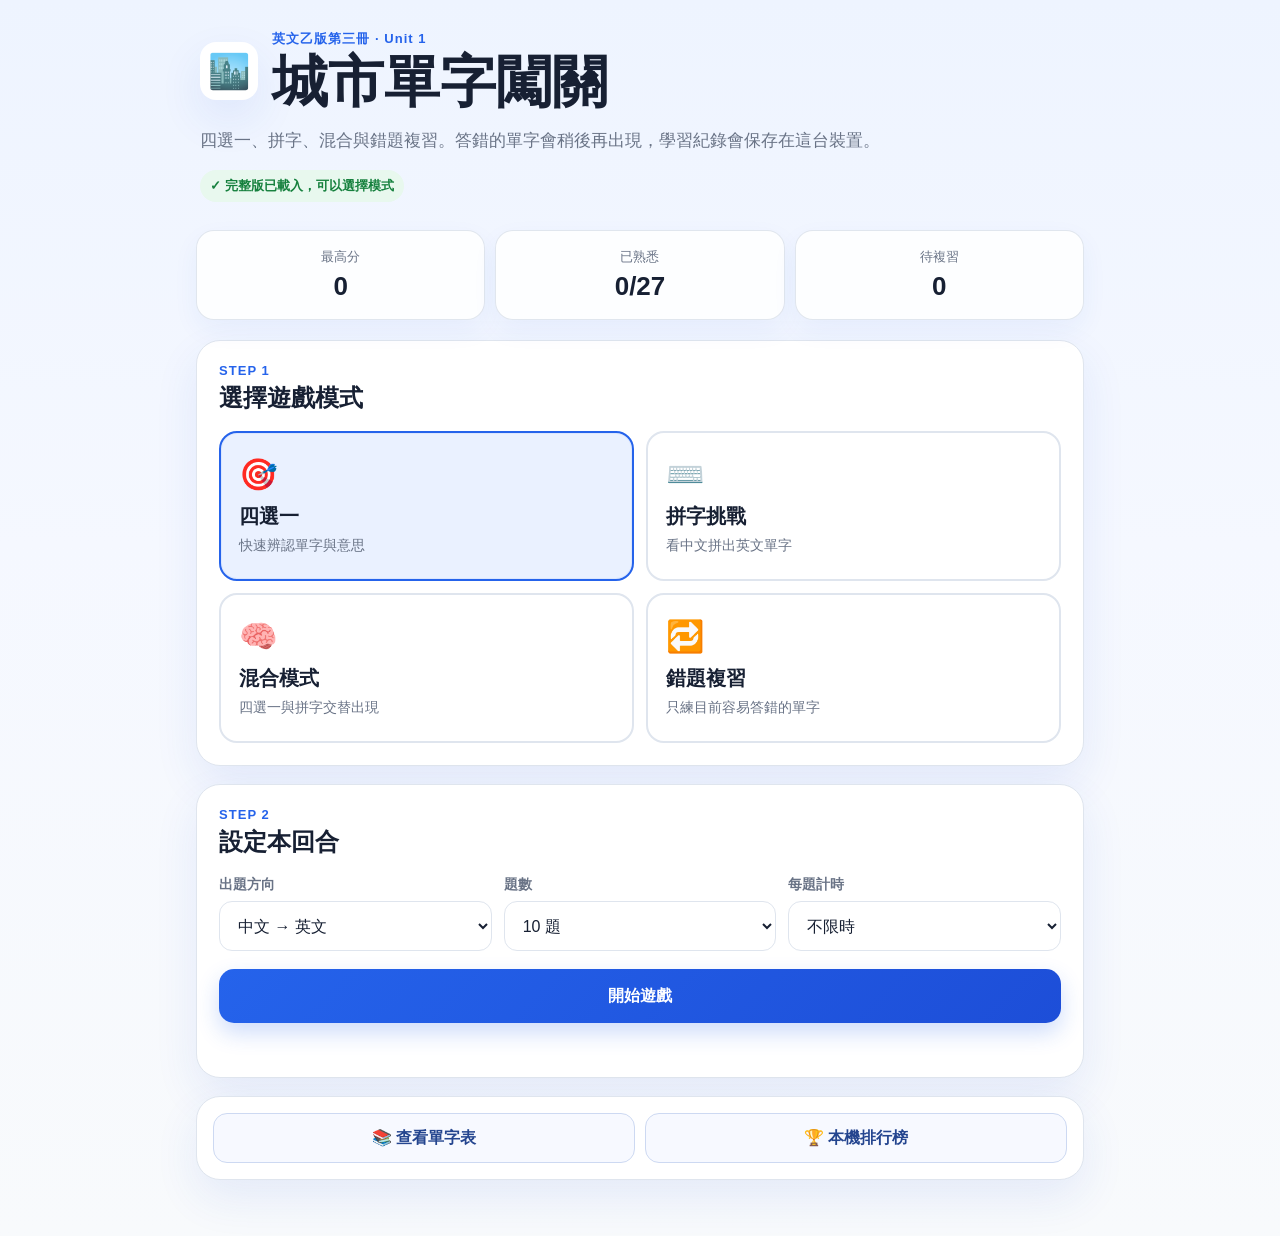
==== commit 419452c3: "Deploy Unit 1 full vocabulary game" ====
--- a/index.html
+++ b/index.html
@@ -1 +1,104 @@
-<!doctype html><html lang="zh-Hant"><head><meta charset="utf-8"><meta name="viewport" content="width=device-width,initial-scale=1"><title>城市單字闖關</title><style>*{box-sizing:border-box}body{margin:0;font-family:-apple-system,BlinkMacSystemFont,"Segoe UI","Noto Sans TC",sans-serif;background:linear-gradient(#eef4ff,#f7f9fc);color:#1f2937}.wrap{max-width:760px;margin:auto;padding:24px 16px 60px}h1{font-size:clamp(32px,8vw,52px);margin:0 0 8px}.sub{color:#6b7280;font-size:18px;line-height:1.5}.card{background:#fff;border:1px solid #e5e7eb;border-radius:24px;padding:22px;margin-top:24px;box-shadow:0 12px 30px rgba(37,99,235,.09)}.screen{display:none}.screen:first-of-type{display:block}.screen:target{display:block}.screen:target~.screen{display:none}.screen:target~#home{display:none}.question{font-size:clamp(28px,7vw,42px);font-weight:900;text-align:center;margin:22px 0 10px}.hint{text-align:center;color:#6b7280;margin-bottom:20px}.grid{display:grid;gap:12px}.btn,.answer{display:block;width:100%;padding:16px;border-radius:14px;text-align:center;text-decoration:none;font-size:20px;font-weight:800;border:1px solid #dbe2ea;background:#fff;color:#1f2937}.btn{background:#2563eb;color:#fff;border-color:#2563eb}.green{background:#16a34a;border-color:#16a34a}.purple{background:#7c3aed;border-color:#7c3aed}.answer:active{transform:scale(.99)}.good{background:#dcfce7;border-color:#86efac;color:#166534}.bad{background:#fee2e2;border-color:#fca5a5;color:#991b1b}.mode-title{font-size:22px;font-weight:900;margin:4px 0}.mode-desc{color:#6b7280;margin:0 0 10px}.qno{color:#2563eb;font-weight:800}.back{display:inline-block;margin-bottom:10px;color:#2563eb;text-decoration:none;font-weight:800}details{margin-top:14px}summary{cursor:pointer;font-size:19px;font-weight:800}.reveal{margin-top:10px;padding:14px;border-radius:12px;background:#dcfce7;color:#166534;font-weight:800;text-align:center}@media(min-width:650px){.answers{grid-template-columns:1fr 1fr}}</style></head><body><div class="wrap"><h1>🏙️ 城市單字闖關</h1><div class="sub">現在可以先選擇遊戲模式。這版不使用 JavaScript，在 iPhone 內建瀏覽器也能操作。</div><div class="card"><section id="home" class="screen"><div class="question">選擇遊戲模式</div><div class="grid"><div><div class="mode-title">① 四選一</div><div class="mode-desc">從四個答案中選出正確單字。</div><a class="btn" href="#q1">開始四選一</a></div><div><div class="mode-title">② 拼字挑戰</div><div class="mode-desc">先在心裡或紙上拼出答案，再展開核對。</div><a class="btn green" href="#s1">開始拼字</a></div><div><div class="mode-title">③ 混合模式</div><div class="mode-desc">四選一與拼字題交替出現。</div><a class="btn purple" href="#m1">開始混合</a></div></div></section><section id="q1" class="screen"><a class="back" href="#home">← 返回模式選擇</a><div class="qno">四選一｜第 1／3 題</div><div class="question">逐步發展；演變</div><div class="grid answers"><a class="answer" href="#q1w">enhance</a><a class="answer" href="#q1c">evolve</a><a class="answer" href="#q1w">adjust</a><a class="answer" href="#q1w">flourish</a></div></section><section id="q1c" class="screen"><div class="question good">答對了！evolve</div><a class="btn" href="#q2">下一題</a></section><section id="q1w" class="screen"><div class="question bad">正確答案：evolve</div><a class="btn" href="#q2">下一題</a></section><section id="q2" class="screen"><div class="qno">四選一｜第 2／3 題</div><div class="question">insight</div><div class="grid answers"><a class="answer" href="#q2w">願景</a><a class="answer" href="#q2c">洞察力；了解</a><a class="answer" href="#q2w">概念</a><a class="answer" href="#q2w">摘要</a></div></section><section id="q2c" class="screen"><div class="question good">答對了！洞察力；了解</div><a class="btn" href="#q3">下一題</a></section><section id="q2w" class="screen"><div class="question bad">正確答案：洞察力；了解</div><a class="btn" href="#q3">下一題</a></section><section id="q3" class="screen"><div class="qno">四選一｜第 3／3 題</div><div class="question">使流線化；簡化</div><div class="grid answers"><a class="answer" href="#done">streamline</a><a class="answer" href="#q3w">integrate</a><a class="answer" href="#q3w">establish</a><a class="answer" href="#q3w">distribute</a></div></section><section id="q3w" class="screen"><div class="question bad">正確答案：streamline</div><a class="btn" href="#done">完成</a></section><section id="s1" class="screen"><a class="back" href="#home">← 返回模式選擇</a><div class="qno">拼字挑戰｜第 1／3 題</div><div class="question">按優先順序處理</div><div class="hint">先自己拼寫，再展開答案。</div><details><summary>查看答案</summary><div class="reveal">prioritize</div></details><a class="btn green" href="#s2" style="margin-top:16px">下一題</a></section><section id="s2" class="screen"><div class="qno">拼字挑戰｜第 2／3 題</div><div class="question">容納；提供膳宿</div><details><summary>查看答案</summary><div class="reveal">accommodate</div></details><a class="btn green" href="#s3" style="margin-top:16px">下一題</a></section><section id="s3" class="screen"><div class="qno">拼字挑戰｜第 3／3 題</div><div class="question">緊急狀況</div><details><summary>查看答案</summary><div class="reveal">emergency</div></details><a class="btn green" href="#done" style="margin-top:16px">完成</a></section><section id="m1" class="screen"><a class="back" href="#home">← 返回模式選擇</a><div class="qno">混合模式｜第 1／3 題（四選一）</div><div class="question">居民；居住者</div><div class="grid answers"><a class="answer" href="#m1c">resident</a><a class="answer" href="#m1w">facility</a><a class="answer" href="#m1w">component</a><a class="answer" href="#m1w">admission</a></div></section><section id="m1c" class="screen"><div class="question good">答對了！resident</div><a class="btn purple" href="#m2">下一題</a></section><section id="m1w" class="screen"><div class="question bad">正確答案：resident</div><a class="btn purple" href="#m2">下一題</a></section><section id="m2" class="screen"><div class="qno">混合模式｜第 2／3 題（拼字）</div><div class="question">高估</div><details><summary>查看答案</summary><div class="reveal">overestimate</div></details><a class="btn purple" href="#m3" style="margin-top:16px">下一題</a></section><section id="m3" class="screen"><div class="qno">混合模式｜第 3／3 題（四選一）</div><div class="question">estimate</div><div class="grid answers"><a class="answer" href="#m3w">摘要</a><a class="answer" href="#done">估算</a><a class="answer" href="#m3w">路線</a><a class="answer" href="#m3w">援助</a></div></section><section id="m3w" class="screen"><div class="question bad">正確答案：估算</div><a class="btn purple" href="#done">完成</a></section><section id="done" class="screen"><div class="question good">🎉 闖關完成！</div><div class="hint">可以返回選擇其他模式。</div><a class="btn" href="#home">回到模式選擇</a></section></div></div></body></html>+<!doctype html>
+<html lang="zh-Hant">
+<head>
+  <meta charset="utf-8">
+  <meta name="viewport" content="width=device-width, initial-scale=1, viewport-fit=cover">
+  <meta name="theme-color" content="#2563eb">
+  <meta http-equiv="Cache-Control" content="no-cache, no-store, must-revalidate">
+  <meta http-equiv="Pragma" content="no-cache">
+  <meta http-equiv="Expires" content="0">
+  <title>城市單字闖關｜Unit 1 完整版</title>
+  <link rel="stylesheet" href="styles.css?v=20260715-full1">
+</head>
+<body>
+  <div class="app-shell">
+    <header class="hero">
+      <div class="brand-row">
+        <div class="brand-icon" aria-hidden="true">🏙️</div>
+        <div>
+          <p class="eyebrow">英文乙版第三冊 · Unit 1</p>
+          <h1>城市單字闖關</h1>
+        </div>
+      </div>
+      <p class="hero-copy">四選一、拼字、混合與錯題複習。答錯的單字會稍後再出現，學習紀錄會保存在這台裝置。</p>
+      <div id="loadStatus" class="load-status" role="status">正在載入完整版…</div>
+    </header>
+
+    <main>
+      <section id="homeScreen" class="screen active" aria-labelledby="homeTitle">
+        <h2 id="homeTitle" class="sr-only">首頁</h2>
+
+        <div class="summary-grid">
+          <article class="summary-card"><span>最高分</span><strong id="homeBestScore">0</strong></article>
+          <article class="summary-card"><span>已熟悉</span><strong id="homeMastered">0/26</strong></article>
+          <article class="summary-card"><span>待複習</span><strong id="homeReview">0</strong></article>
+        </div>
+
+        <section class="panel">
+          <div class="section-heading"><div><p class="eyebrow">STEP 1</p><h2>選擇遊戲模式</h2></div></div>
+          <div class="mode-grid" id="modeGrid">
+            <button type="button" class="mode-card selected" data-mode="choice"><span class="mode-emoji">🎯</span><span class="mode-title">四選一</span><span class="mode-desc">快速辨認單字與意思</span></button>
+            <button type="button" class="mode-card" data-mode="typing"><span class="mode-emoji">⌨️</span><span class="mode-title">拼字挑戰</span><span class="mode-desc">看中文拼出英文單字</span></button>
+            <button type="button" class="mode-card" data-mode="mixed"><span class="mode-emoji">🧠</span><span class="mode-title">混合模式</span><span class="mode-desc">四選一與拼字交替出現</span></button>
+            <button type="button" class="mode-card" data-mode="review"><span class="mode-emoji">🔁</span><span class="mode-title">錯題複習</span><span class="mode-desc">只練目前容易答錯的單字</span></button>
+          </div>
+        </section>
+
+        <section class="panel">
+          <div class="section-heading"><div><p class="eyebrow">STEP 2</p><h2>設定本回合</h2></div></div>
+          <div class="settings-grid">
+            <label class="field"><span>出題方向</span><select id="directionSelect"><option value="zh-en">中文 → 英文</option><option value="en-zh">英文 → 中文</option><option value="random">隨機切換</option></select></label>
+            <label class="field"><span>題數</span><select id="questionCountSelect"><option value="10">10 題</option><option value="20">20 題</option><option value="all">全部 26 個單字</option></select></label>
+            <label class="field"><span>每題計時</span><select id="timerSelect"><option value="0">不限時</option><option value="15">15 秒</option><option value="10">10 秒</option></select></label>
+          </div>
+          <button type="button" id="startGameButton" class="primary-button">開始遊戲</button>
+          <p id="homeNotice" class="notice" aria-live="polite"></p>
+        </section>
+
+        <section class="panel compact-panel"><div class="home-actions"><button type="button" id="openWordBankButton" class="secondary-button">📚 查看單字表</button><button type="button" id="openLeaderboardButton" class="secondary-button">🏆 本機排行榜</button></div></section>
+      </section>
+
+      <section id="gameScreen" class="screen" aria-labelledby="gameTitle">
+        <div class="game-topbar">
+          <button type="button" id="quitGameButton" class="icon-button" aria-label="離開本回合">✕</button>
+          <div class="game-progress-wrap"><div class="game-progress-label"><span id="gameTitle">Unit 1</span><span id="questionCounter">1/10</span></div><div class="progress-track"><div id="progressBar" class="progress-fill"></div></div></div>
+          <div id="timerBadge" class="timer-badge hidden" aria-live="polite">15</div>
+        </div>
+        <div class="stats-row"><div><span>分數</span><strong id="scoreValue">0</strong></div><div><span>連擊</span><strong id="streakValue">0</strong></div><div><span>正確率</span><strong id="accuracyValue">0%</strong></div></div>
+        <article class="question-card">
+          <div class="question-tools"><span id="partOfSpeechBadge" class="pill">v.</span><div><button type="button" id="favoriteButton" class="tool-button" aria-label="收藏這個單字">♡</button><button type="button" id="speakButton" class="tool-button" aria-label="播放發音">🔊</button></div></div>
+          <p id="modeLabel" class="eyebrow center-text">四選一</p>
+          <h2 id="questionText" class="question-text">逐步發展；演變</h2>
+          <p id="collocationText" class="collocation">evolve into sth</p>
+          <div id="choiceArea" class="choice-grid"></div>
+          <form id="typingForm" class="typing-area hidden" autocomplete="off"><label for="typingInput">輸入英文單字</label><div class="typing-row"><input id="typingInput" type="text" inputmode="text" autocapitalize="none" autocorrect="off" spellcheck="false" placeholder="例如：evolve"><button type="submit" class="primary-button small-button">送出</button></div></form>
+          <div id="feedbackBox" class="feedback-box hidden" aria-live="polite"><div id="feedbackIcon" class="feedback-icon">✓</div><div><h3 id="feedbackTitle">答對了！</h3><p id="correctAnswerText"></p><p id="exampleText" class="example-text"></p><p id="exampleZhText" class="example-zh"></p></div></div>
+          <div class="question-actions"><button type="button" id="skipButton" class="text-button">略過</button><button type="button" id="nextQuestionButton" class="primary-button hidden">下一題</button></div>
+        </article>
+      </section>
+
+      <section id="resultScreen" class="screen" aria-labelledby="resultTitle">
+        <article class="panel result-panel">
+          <div class="result-emoji" id="resultEmoji">🎉</div><p class="eyebrow center-text">本回合完成</p><h2 id="resultTitle">闖關成功！</h2><p id="resultSubtitle" class="result-subtitle"></p>
+          <div class="result-score-ring"><strong id="resultScore">0</strong><span>分</span></div>
+          <div class="result-grid"><div><span>答對</span><strong id="resultCorrect">0/10</strong></div><div><span>正確率</span><strong id="resultAccuracy">0%</strong></div><div><span>最佳連擊</span><strong id="resultBestStreak">0</strong></div></div>
+          <div id="resultWrongSection" class="wrong-section hidden"><h3>這些單字再看一次</h3><div id="resultWrongList" class="review-list"></div></div>
+          <div class="result-actions"><button type="button" id="playAgainButton" class="primary-button">再玩一次</button><button type="button" id="reviewMistakesButton" class="secondary-button">複習錯題</button><button type="button" id="backHomeButton" class="text-button full-width">回首頁</button></div>
+        </article>
+      </section>
+
+      <section id="wordBankScreen" class="screen" aria-labelledby="wordBankTitle">
+        <div class="screen-heading-row"><button type="button" class="icon-button back-button" data-back-home aria-label="回首頁">←</button><div><p class="eyebrow">UNIT 1</p><h2 id="wordBankTitle">單字表</h2></div></div>
+        <section class="panel"><div class="filter-row" id="wordFilterRow"><button type="button" class="filter-button active" data-filter="all">全部</button><button type="button" class="filter-button" data-filter="favorite">收藏</button><button type="button" class="filter-button" data-filter="review">待複習</button><button type="button" class="filter-button" data-filter="mastered">已熟悉</button></div><label class="search-field"><span class="sr-only">搜尋單字</span><input id="wordSearchInput" type="search" placeholder="搜尋英文或中文"></label><div id="wordBankList" class="word-list"></div><p id="emptyWordBank" class="empty-state hidden">目前沒有符合條件的單字。</p></section>
+      </section>
+
+      <section id="leaderboardScreen" class="screen" aria-labelledby="leaderboardTitle">
+        <div class="screen-heading-row"><button type="button" class="icon-button back-button" data-back-home aria-label="回首頁">←</button><div><p class="eyebrow">LOCAL</p><h2 id="leaderboardTitle">本機排行榜</h2></div></div>
+        <section class="panel"><p class="muted">紀錄只會保存在目前這台手機或電腦，不會上傳。</p><ol id="leaderboardList" class="leaderboard-list"></ol><p id="emptyLeaderboard" class="empty-state hidden">完成一回合後，成績就會出現在這裡。</p><button type="button" id="clearDataButton" class="danger-button">清除學習紀錄</button></section>
+      </section>
+    </main>
+  </div>
+  <noscript><div class="noscript-box">這個完整版需要 JavaScript。請使用 Safari 或 Chrome 開啟。</div></noscript>
+  <script src="app.js?v=20260715-full1" defer></script>
+</body>
+</html>
--- a/styles.css
+++ b/styles.css
@@ -0,0 +1 @@
+:root{--blue:#2563eb;--blue-dark:#1d4ed8;--blue-soft:#eaf1ff;--ink:#172033;--muted:#697386;--line:#dfe5ee;--panel:#ffffff;--bg:#f5f8ff;--green:#15803d;--green-soft:#e8f8ee;--red:#b42318;--red-soft:#fff0ef;--amber:#b45309;--amber-soft:#fff7e6;--shadow:0 18px 45px rgba(29,78,216,0.09)}*{box-sizing:border-box}html{-webkit-text-size-adjust:100%}body{margin:0;min-height:100vh;font-family:-apple-system,BlinkMacSystemFont,"Segoe UI","Noto Sans TC","PingFang TC",sans-serif;color:var(--ink);background:linear-gradient(180deg,#eef4ff 0%,var(--bg) 44%,#f8fafc 100%)}button,input,select{font:inherit}button{-webkit-tap-highlight-color:transparent}button:focus-visible,input:focus-visible,select:focus-visible{outline:3px solid rgba(37,99,235,0.25);outline-offset:2px}.app-shell{width:min(920px,100%);margin:0 auto;padding:max(20px,env(safe-area-inset-top)) 16px max(56px,env(safe-area-inset-bottom))}.hero{padding:10px 4px 8px}.brand-row{display:flex;align-items:center;gap:14px}.brand-icon{display:grid;place-items:center;width:58px;height:58px;border-radius:16px;background:#ffffff;box-shadow:var(--shadow);font-size:34px}.eyebrow{margin:0 0 4px;font-size:13px;font-weight:900;letter-spacing:0.08em;color:var(--blue)}h1,h2,h3,p{overflow-wrap:anywhere}h1{margin:0;font-size:clamp(34px,7vw,56px);line-height:1.08}.hero-copy{margin:15px 0 0;color:var(--muted);line-height:1.7;font-size:17px}.load-status{display:inline-flex;margin-top:14px;padding:7px 10px;border-radius:999px;background:var(--amber-soft);color:var(--amber);font-size:13px;font-weight:800}.load-status.ready{background:var(--green-soft);color:var(--green)}.screen{display:none}.screen.active{display:block;animation:fadeIn 0.2s ease-out}@keyframes fadeIn{from{opacity:0;transform:translateY(4px)}to{opacity:1;transform:none}}.summary-grid{display:grid;grid-template-columns:repeat(3,1fr);gap:10px;margin:20px 0}.summary-card{padding:17px 10px;text-align:center;background:rgba(255,255,255,0.86);border:1px solid rgba(223,229,238,0.95);border-radius:18px;box-shadow:0 10px 26px rgba(29,78,216,0.06)}.summary-card span{display:block;color:var(--muted);font-size:13px}.summary-card strong{display:block;margin-top:5px;font-size:26px}.panel{margin-top:18px;padding:22px;background:var(--panel);border:1px solid var(--line);border-radius:24px;box-shadow:var(--shadow)}.compact-panel{padding:16px}.section-heading h2{margin:0;font-size:24px}.mode-grid{display:grid;grid-template-columns:repeat(2,minmax(0,1fr));gap:12px;margin-top:17px}.mode-card{min-height:150px;padding:18px;text-align:left;background:#ffffff;border:2px solid var(--line);border-radius:18px;color:var(--ink);cursor:pointer}.mode-card.selected{border-color:var(--blue);background:var(--blue-soft);box-shadow:inset 0 0 0 1px rgba(37,99,235,0.08)}.mode-emoji{display:block;font-size:31px}.mode-title{display:block;margin-top:10px;font-size:20px;font-weight:900}.mode-desc{display:block;margin-top:5px;color:var(--muted);font-size:14px;line-height:1.5}.settings-grid{display:grid;grid-template-columns:repeat(3,minmax(0,1fr));gap:12px;margin:18px 0}.field span{display:block;margin-bottom:7px;color:var(--muted);font-size:14px;font-weight:700}select,input{width:100%;min-height:50px;padding:12px 14px;border:1px solid var(--line);border-radius:13px;background:#fff;color:var(--ink)}.primary-button,.secondary-button,.danger-button,.text-button,.icon-button,.tool-button,.filter-button{border:0;cursor:pointer}.primary-button{width:100%;min-height:54px;padding:13px 18px;border-radius:15px;background:linear-gradient(135deg,var(--blue),var(--blue-dark));color:#fff;font-weight:900;box-shadow:0 10px 22px rgba(37,99,235,0.22)}.primary-button:active{transform:translateY(1px)}.secondary-button{min-height:50px;padding:12px 15px;border:1px solid #cdd9f2;border-radius:14px;background:#f7f9ff;color:#24458f;font-weight:800}.text-button{padding:12px 14px;background:transparent;color:var(--muted);font-weight:800}.danger-button{width:100%;margin-top:18px;padding:13px 16px;border-radius:14px;background:var(--red-soft);color:var(--red);font-weight:900}.notice{min-height:22px;margin:10px 0 0;color:var(--red);font-weight:700;text-align:center}.home-actions{display:grid;grid-template-columns:1fr 1fr;gap:10px}.game-topbar{display:grid;grid-template-columns:42px 1fr 42px;align-items:center;gap:12px;margin:10px 0 14px}.icon-button{display:grid;place-items:center;width:42px;height:42px;border-radius:50%;background:#ffffff;color:var(--ink);font-weight:900;box-shadow:0 8px 20px rgba(31,41,55,0.08)}.game-progress-label{display:flex;justify-content:space-between;margin-bottom:7px;color:var(--muted);font-size:13px;font-weight:800}.progress-track{height:10px;overflow:hidden;border-radius:999px;background:#dce6f7}.progress-fill{height:100%;width:0;border-radius:inherit;background:linear-gradient(90deg,#60a5fa,var(--blue));transition:width 0.25s ease}.timer-badge{display:grid;place-items:center;width:42px;height:42px;border-radius:50%;background:#fff;color:var(--blue);font-weight:900;box-shadow:0 8px 20px rgba(31,41,55,0.08)}.timer-badge.warning{background:var(--red-soft);color:var(--red)}.stats-row{display:grid;grid-template-columns:repeat(3,1fr);gap:8px;margin-bottom:12px}.stats-row div{padding:10px;text-align:center;border-radius:13px;background:rgba(255,255,255,0.8);border:1px solid var(--line)}.stats-row span{display:block;color:var(--muted);font-size:12px}.stats-row strong{display:block;margin-top:3px;font-size:20px}.question-card{padding:22px;background:#fff;border:1px solid var(--line);border-radius:25px;box-shadow:var(--shadow)}.question-tools{display:flex;justify-content:space-between;align-items:center}.question-tools > div{display:flex;gap:8px}.pill{display:inline-flex;padding:7px 10px;border-radius:999px;background:#eff4ff;color:var(--blue);font-size:13px;font-weight:900}.tool-button{width:42px;height:42px;border-radius:50%;background:#f4f7fb;font-size:20px}.tool-button.active{background:#fff1f3;color:#e11d48}.center-text{text-align:center}.question-text{margin:26px 0 8px;text-align:center;font-size:clamp(30px,7vw,46px);line-height:1.2}.collocation{margin:0 0 22px;text-align:center;color:var(--muted);font-size:18px}.choice-grid{display:grid;grid-template-columns:repeat(2,minmax(0,1fr));gap:12px}.choice-button{min-height:70px;padding:14px;border:2px solid var(--line);border-radius:16px;background:#fff;color:var(--ink);font-weight:900;font-size:18px;cursor:pointer}.choice-button:active{transform:scale(0.99)}.choice-button.correct{border-color:#74cf93;background:var(--green-soft);color:var(--green)}.choice-button.wrong{border-color:#f4a7a0;background:var(--red-soft);color:var(--red)}.choice-button:disabled{cursor:default}.typing-area label{display:block;margin-bottom:8px;color:var(--muted);font-weight:700}.typing-row{display:grid;grid-template-columns:1fr 112px;gap:10px}.small-button{min-height:50px}.feedback-box{display:grid;grid-template-columns:50px 1fr;gap:12px;margin-top:18px;padding:16px;border-radius:17px;background:var(--green-soft);color:var(--green)}.feedback-box.wrong{background:var(--red-soft);color:var(--red)}.feedback-icon{display:grid;place-items:center;width:46px;height:46px;border-radius:50%;background:rgba(255,255,255,0.8);font-size:24px;font-weight:900}.feedback-box h3{margin:0 0 4px}.feedback-box p{margin:4px 0;line-height:1.55}.example-text{color:var(--ink);font-weight:700}.example-zh{color:var(--muted)}.question-actions{display:flex;justify-content:space-between;align-items:center;gap:12px;margin-top:16px}.question-actions .primary-button{width:min(220px,62%)}.result-panel{text-align:center}.result-emoji{font-size:56px}.result-panel h2{margin:6px 0 4px;font-size:34px}.result-subtitle{color:var(--muted)}.result-score-ring{display:grid;place-items:center;width:150px;height:150px;margin:22px auto;border-radius:50%;border:14px solid #dbeafe;background:#fff;box-shadow:inset 0 0 0 5px #eff6ff}.result-score-ring strong{font-size:42px;line-height:1}.result-score-ring span{color:var(--muted);font-size:13px}.result-grid{display:grid;grid-template-columns:repeat(3,1fr);gap:8px}.result-grid div{padding:14px 8px;border-radius:14px;background:#f7f9fc}.result-grid span{display:block;color:var(--muted);font-size:12px}.result-grid strong{display:block;margin-top:4px;font-size:20px}.wrong-section{margin-top:22px;text-align:left}.wrong-section h3{margin-bottom:10px}.review-list{display:grid;gap:8px}.review-item{display:flex;justify-content:space-between;gap:12px;padding:12px 14px;border:1px solid var(--line);border-radius:13px}.review-item span:last-child{color:var(--muted);text-align:right}.result-actions{display:grid;gap:10px;margin-top:22px}.full-width{width:100%}.screen-heading-row{display:flex;align-items:center;gap:12px;margin:14px 0 8px}.screen-heading-row h2{margin:0;font-size:31px}.back-button{flex:0 0 auto}.filter-row{display:flex;flex-wrap:wrap;gap:8px}.filter-button{padding:9px 12px;border-radius:999px;background:#f1f5f9;color:var(--muted);font-weight:800}.filter-button.active{background:var(--blue);color:#fff}.search-field{display:block;margin:14px 0}.word-list{display:grid;gap:11px}.word-card{padding:15px;border:1px solid var(--line);border-radius:16px;background:#fff}.word-card-top{display:flex;justify-content:space-between;gap:10px}.word-card h3{margin:0;font-size:22px}.word-card .word-zh{margin:4px 0;color:var(--muted)}.word-meta{display:flex;flex-wrap:wrap;gap:6px;margin-top:10px}.word-meta span{padding:5px 8px;border-radius:999px;background:#f2f5f9;color:var(--muted);font-size:12px}.word-example{margin:10px 0 0;padding-top:10px;border-top:1px dashed var(--line);font-size:14px;line-height:1.55}.mini-actions{display:flex;gap:6px}.mini-button{width:36px;height:36px;border:0;border-radius:50%;background:#f4f7fb;cursor:pointer}.mini-button.active{background:#fff1f3;color:#e11d48}.empty-state{padding:22px;text-align:center;color:var(--muted)}.muted{color:var(--muted);line-height:1.6}.leaderboard-list{margin:16px 0 0;padding-left:0;list-style:none;display:grid;gap:10px}.leaderboard-item{display:grid;grid-template-columns:42px 1fr auto;gap:10px;align-items:center;padding:13px;border:1px solid var(--line);border-radius:15px}.rank-badge{display:grid;place-items:center;width:38px;height:38px;border-radius:50%;background:#eef4ff;color:var(--blue);font-weight:900}.leaderboard-item strong{display:block}.leaderboard-item span{color:var(--muted);font-size:13px}.score-number{font-size:23px !important;color:var(--ink) !important;font-weight:900}.hidden{display:none !important}.sr-only{position:absolute;width:1px;height:1px;padding:0;margin:-1px;overflow:hidden;clip:rect(0,0,0,0);white-space:nowrap;border:0}.noscript-box{margin:20px;padding:18px;background:var(--red-soft);color:var(--red);border-radius:14px}@media (max-width:700px){.settings-grid{grid-template-columns:1fr}.choice-grid{grid-template-columns:1fr}}@media (max-width:520px){.app-shell{padding-left:12px;padding-right:12px}.hero-copy{font-size:16px}.summary-card strong{font-size:22px}.mode-grid{grid-template-columns:1fr}.mode-card{min-height:118px}.home-actions{grid-template-columns:1fr}.typing-row{grid-template-columns:1fr}.question-card,.panel{padding:18px;border-radius:21px}.question-actions{align-items:stretch}.question-actions .primary-button{width:auto;flex:1}.result-grid{grid-template-columns:1fr 1fr 1fr}}
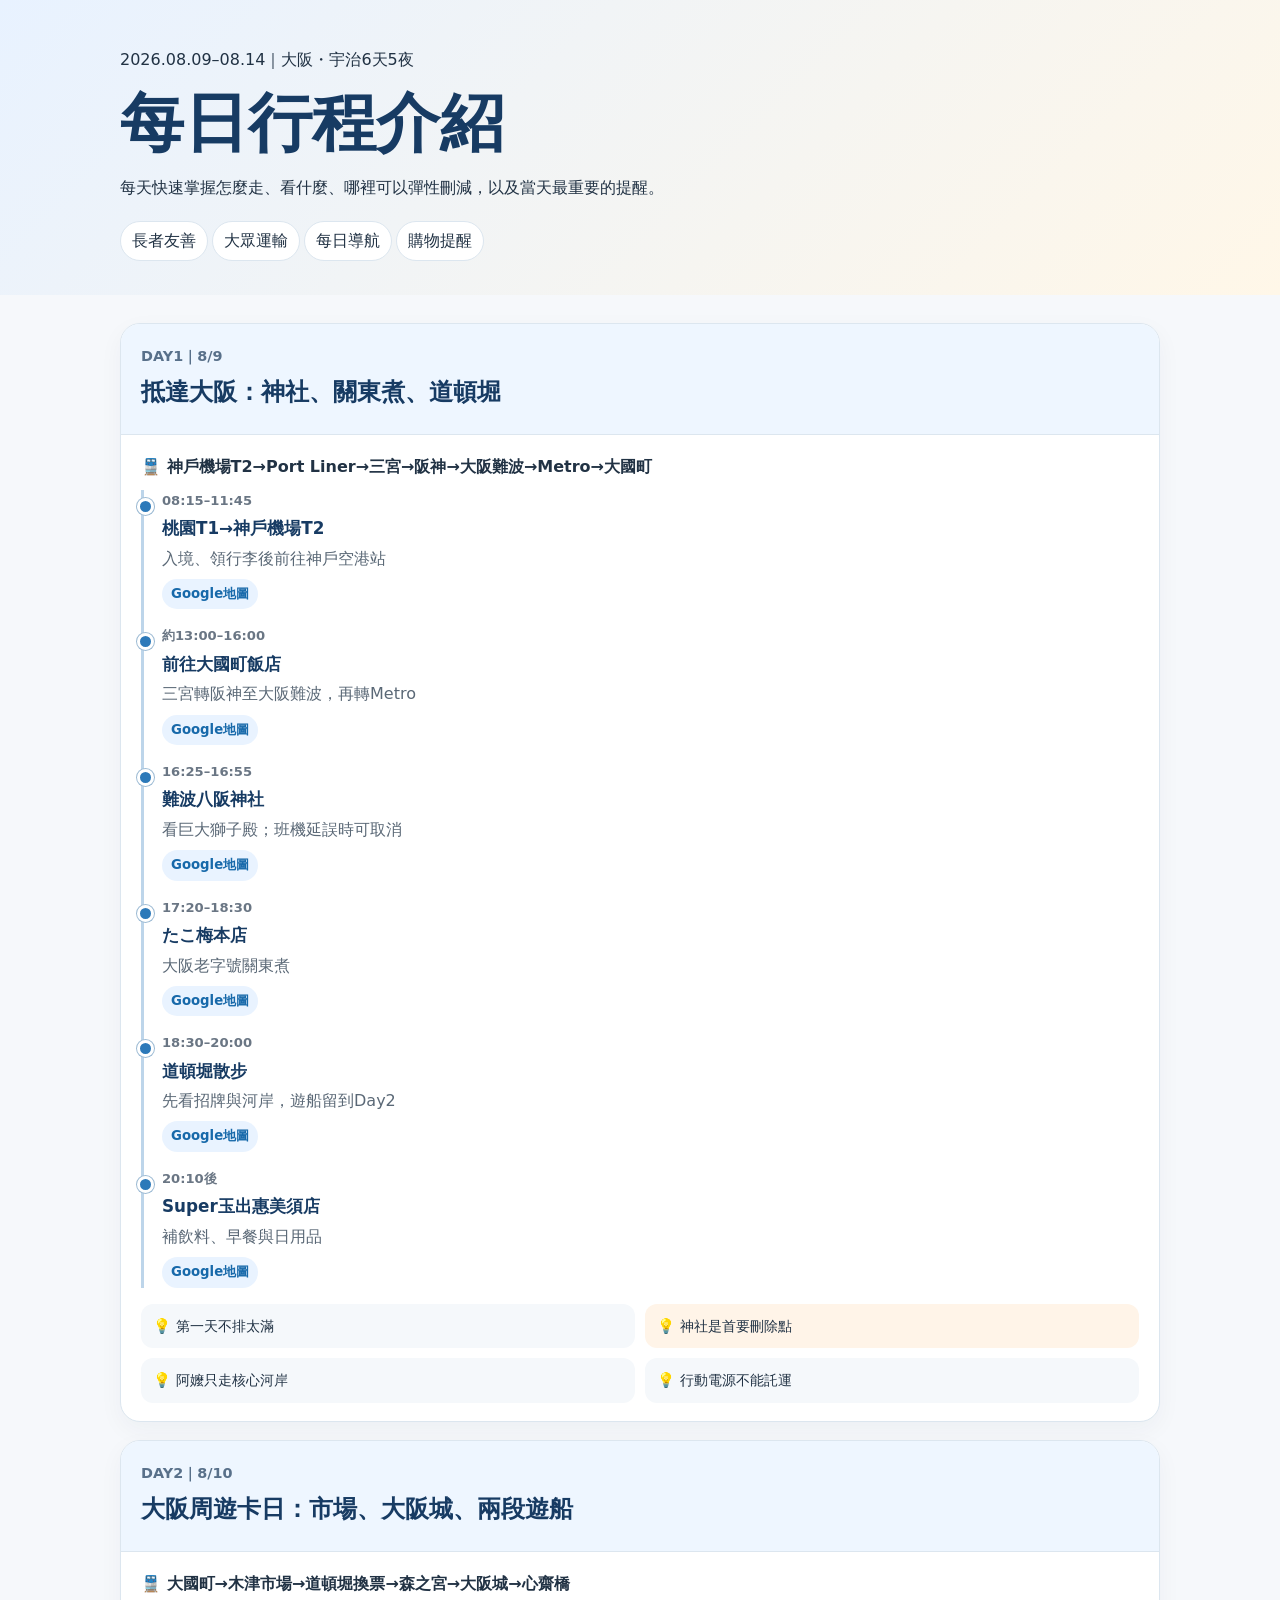
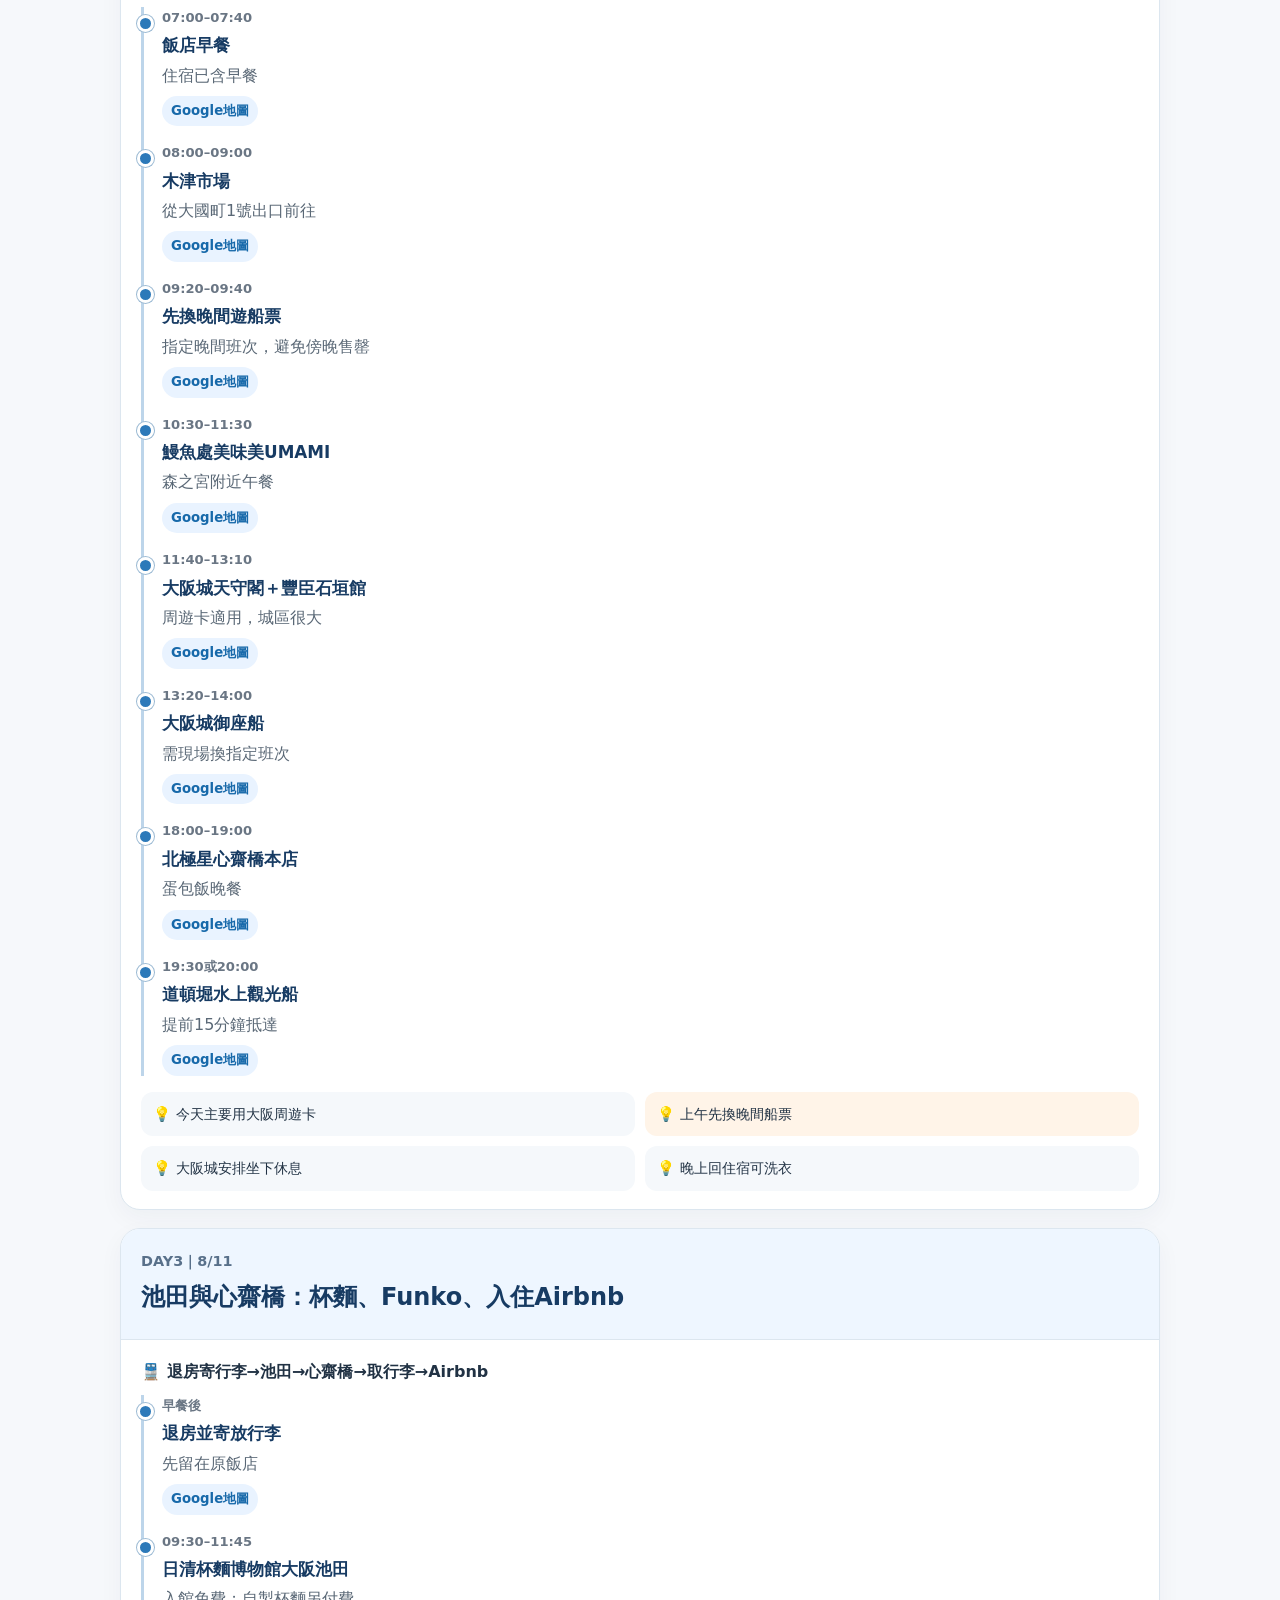
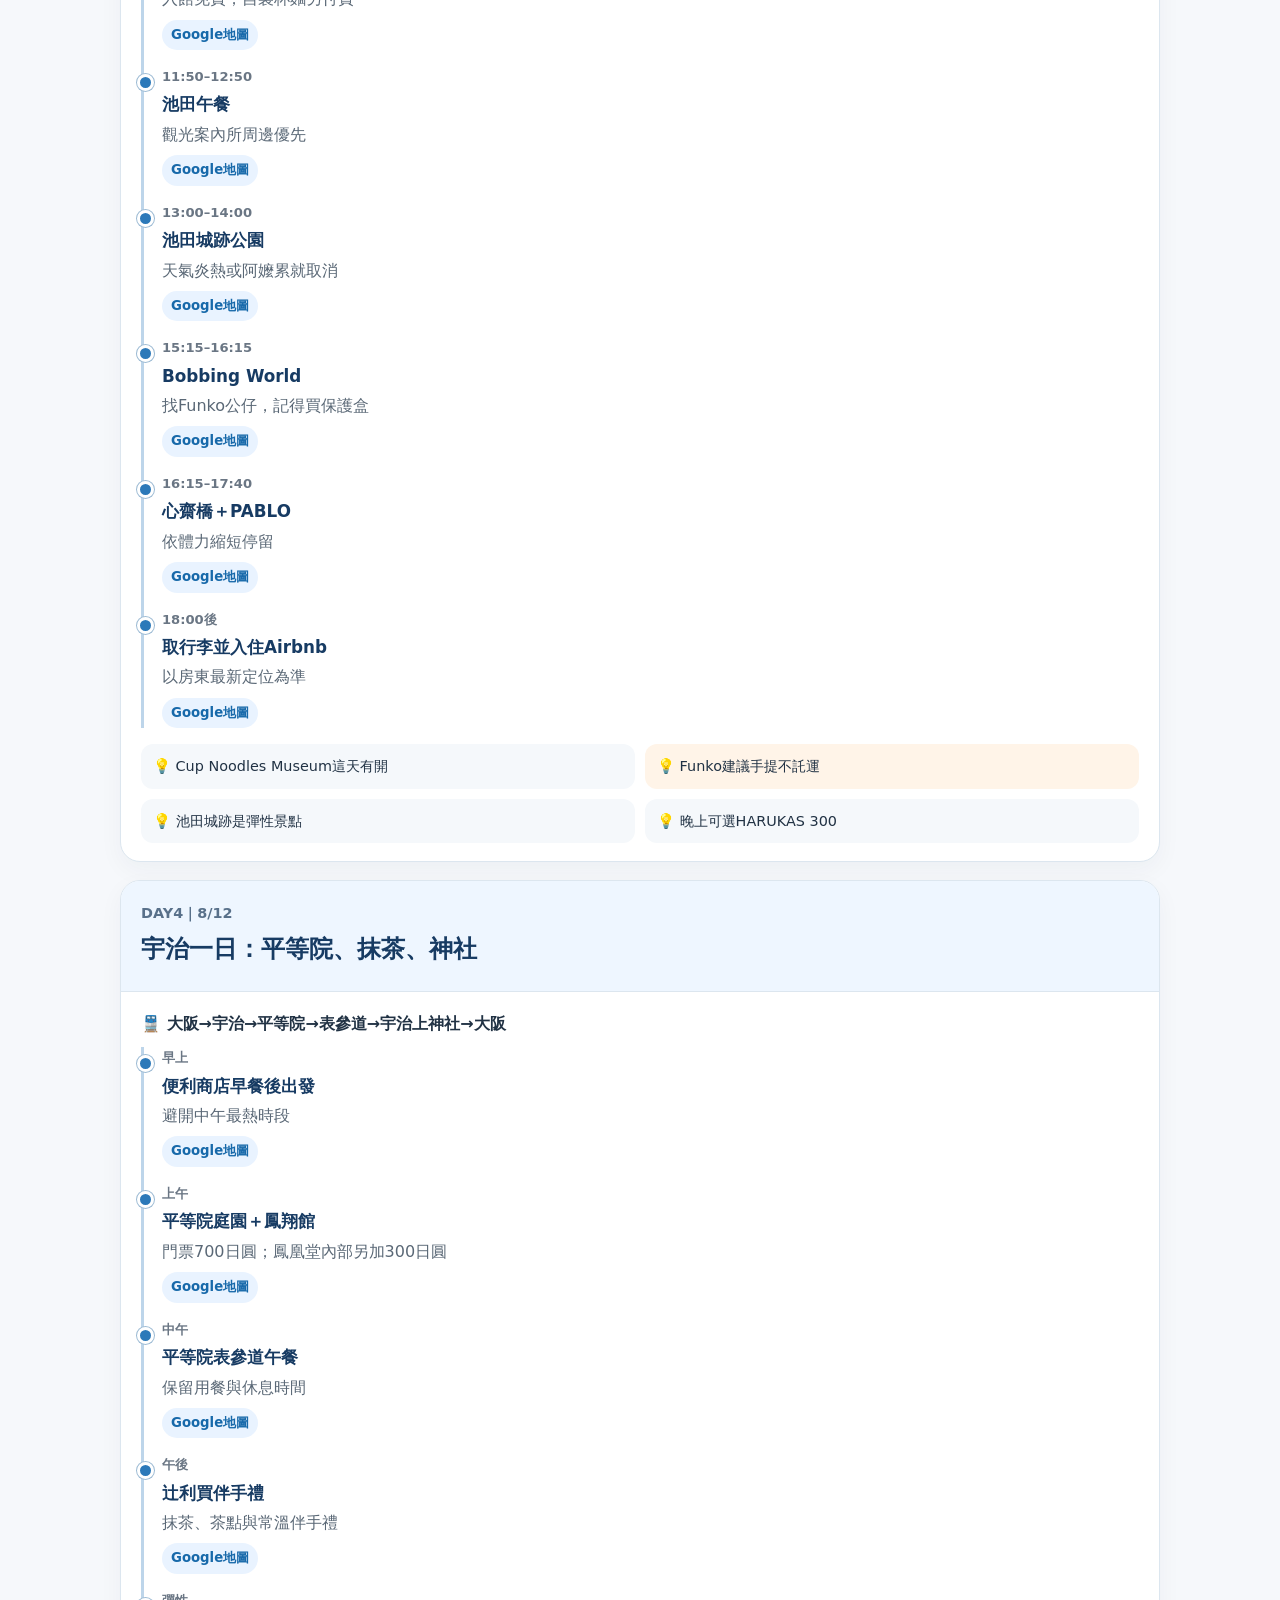
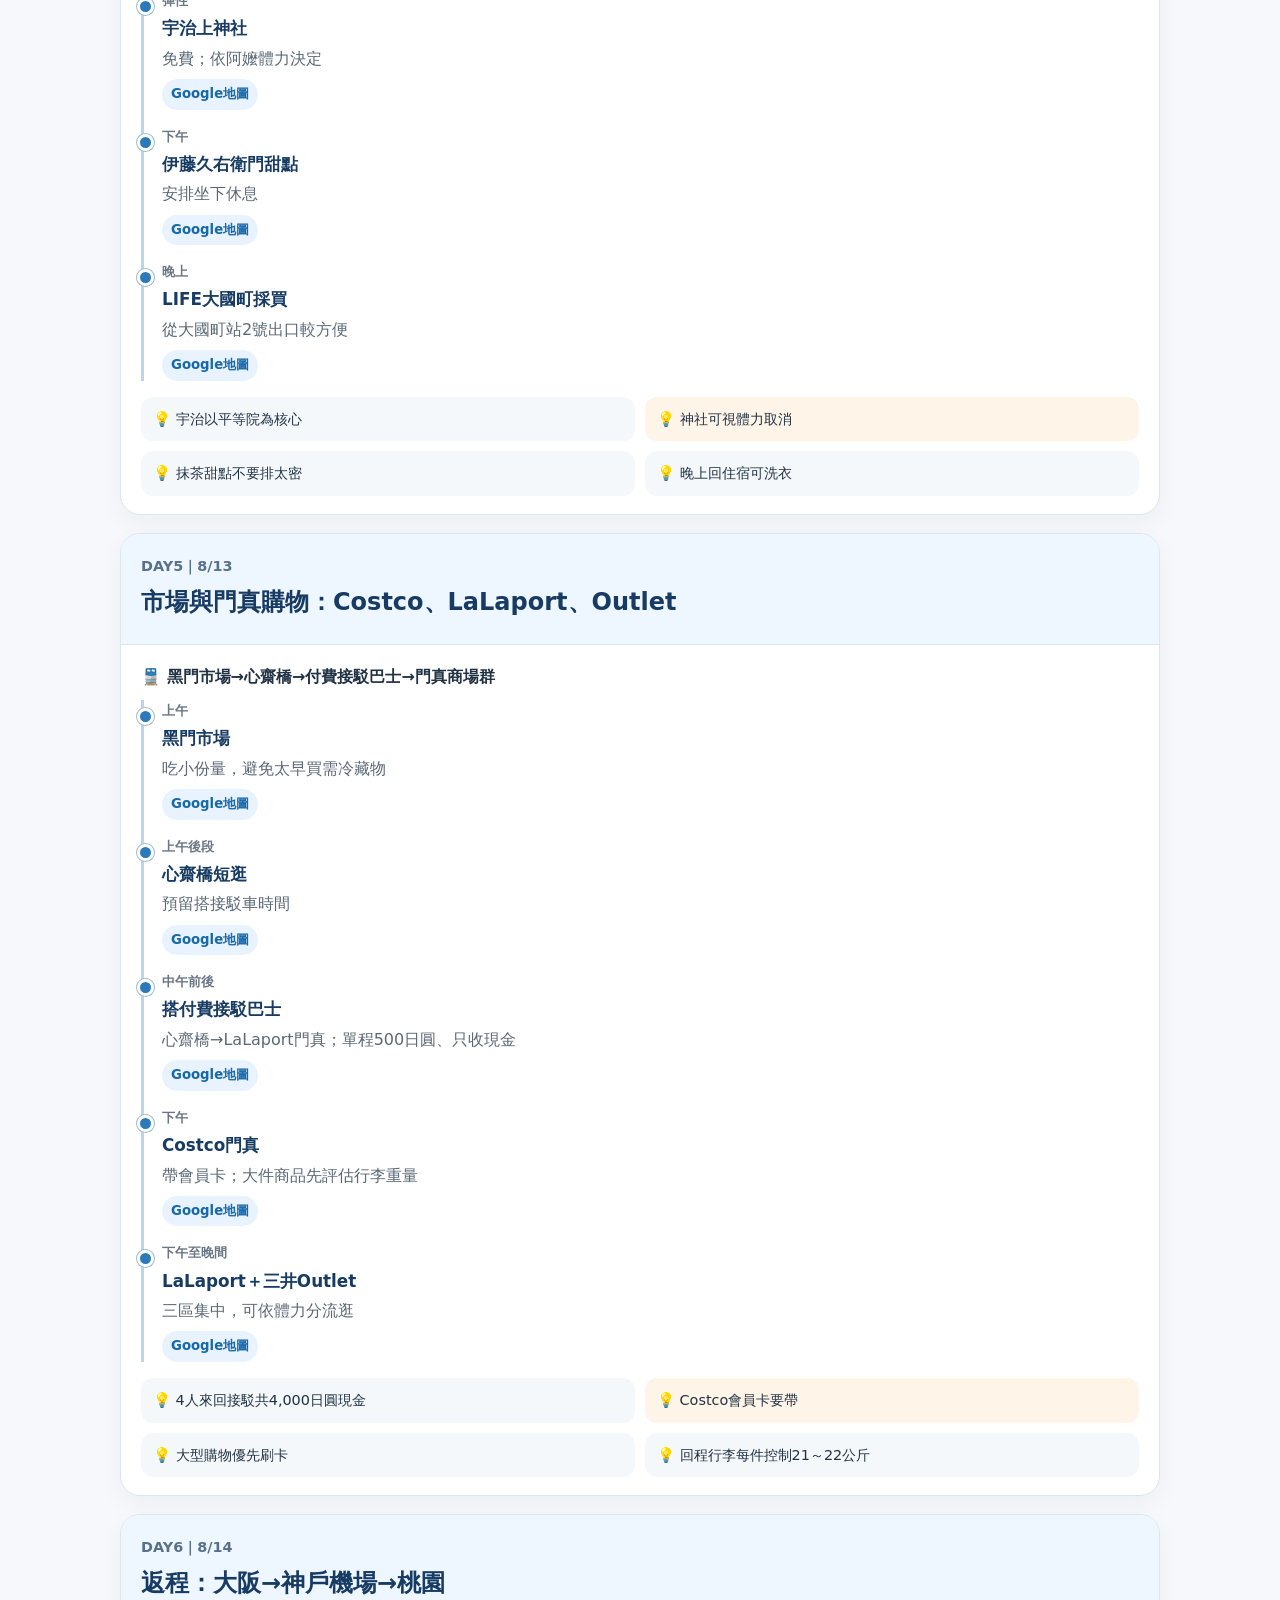
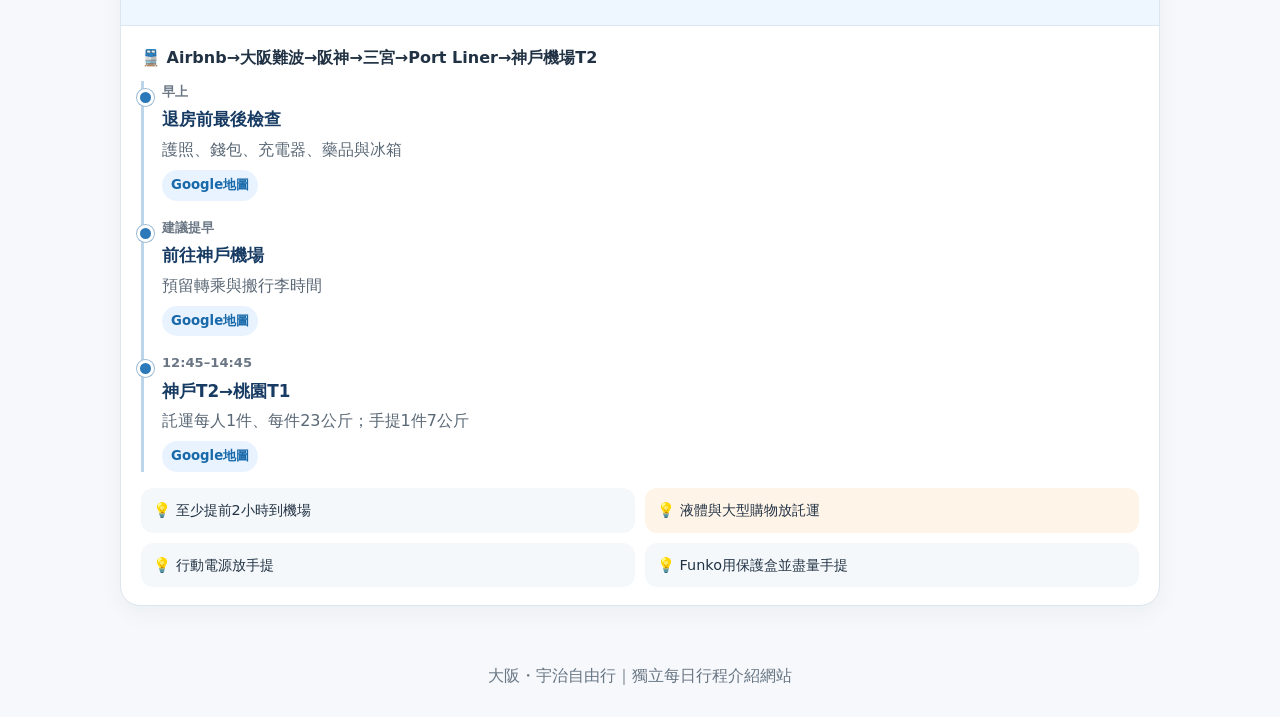
==== commit 9bd91a27: "Replace test site with independent Osaka Uji daily itinerary guide" ====
--- a/index.html
+++ b/index.html
@@ -1,104 +1,29 @@
 <!doctype html>
 <html lang="zh-Hant">
 <head>
-  <meta charset="utf-8">
-  <meta name="viewport" content="width=device-width, initial-scale=1, viewport-fit=cover">
-  <meta name="theme-color" content="#2563eb">
-  <meta http-equiv="Cache-Control" content="no-cache, no-store, must-revalidate">
-  <meta http-equiv="Pragma" content="no-cache">
-  <meta http-equiv="Expires" content="0">
-  <title>城市單字闖關｜Unit 1 完整版</title>
-  <link rel="stylesheet" href="styles.css?v=20260715-full1">
+<meta charset="utf-8">
+<meta name="viewport" content="width=device-width,initial-scale=1,viewport-fit=cover">
+<meta name="theme-color" content="#173b63">
+<title>大阪・宇治每日行程介紹｜2026</title>
+<style>
+*{box-sizing:border-box}html{scroll-behavior:smooth}body{margin:0;font-family:system-ui,-apple-system,"Noto Sans TC",sans-serif;background:#f6f8fb;color:#213244;line-height:1.7}a{color:#1769aa}.wrap{width:min(1040px,calc(100% - 24px));margin:auto}.hero{padding:46px 0 34px;background:linear-gradient(135deg,#e8f2ff,#fff7e8)}h1{font-size:clamp(2rem,7vw,4rem);line-height:1.08;margin:.25em 0;color:#173b63}h2,h3{color:#173b63}.tag{display:inline-block;background:#fff;border:1px solid #dce6ef;border-radius:999px;padding:5px 11px;margin:4px 4px 0 0}.days{display:grid;gap:18px;padding:28px 0}.day{background:#fff;border:1px solid #dce6ef;border-radius:20px;overflow:hidden;box-shadow:0 8px 24px #2030400b}.head{padding:18px 20px;background:#eef6ff;border-bottom:1px solid #dce6ef}.head b{font-size:.9rem;color:#58708a}.head h2{margin:3px 0}.body{padding:18px 20px}.route{font-weight:800;margin-bottom:10px}.timeline{border-left:3px solid #bdd5ea;padding-left:18px}.stop{position:relative;margin:0 0 16px}.stop:before{content:"";position:absolute;left:-25px;top:8px;width:11px;height:11px;border-radius:50%;background:#2c79b9;border:3px solid #fff;box-shadow:0 0 0 1px #9dbbd4}.time{font-size:.82rem;font-weight:800;color:#6a7684}.stop h3{margin:2px 0 0;font-size:1.05rem}.stop p{margin:2px 0;color:#5a6876}.tips{display:grid;grid-template-columns:repeat(2,1fr);gap:10px;margin-top:14px}.tip{background:#f5f8fb;border-radius:12px;padding:10px 12px;font-size:.9rem}.tip.warn{background:#fff4e8}.map{display:inline-block;margin-top:5px;text-decoration:none;font-weight:800;font-size:.83rem;background:#e9f3ff;padding:4px 9px;border-radius:999px}.footer{text-align:center;padding:28px;color:#687684}@media(max-width:700px){.tips{grid-template-columns:1fr}}
+</style>
 </head>
 <body>
-  <div class="app-shell">
-    <header class="hero">
-      <div class="brand-row">
-        <div class="brand-icon" aria-hidden="true">🏙️</div>
-        <div>
-          <p class="eyebrow">英文乙版第三冊 · Unit 1</p>
-          <h1>城市單字闖關</h1>
-        </div>
-      </div>
-      <p class="hero-copy">四選一、拼字、混合與錯題複習。答錯的單字會稍後再出現，學習紀錄會保存在這台裝置。</p>
-      <div id="loadStatus" class="load-status" role="status">正在載入完整版…</div>
-    </header>
-
-    <main>
-      <section id="homeScreen" class="screen active" aria-labelledby="homeTitle">
-        <h2 id="homeTitle" class="sr-only">首頁</h2>
-
-        <div class="summary-grid">
-          <article class="summary-card"><span>最高分</span><strong id="homeBestScore">0</strong></article>
-          <article class="summary-card"><span>已熟悉</span><strong id="homeMastered">0/26</strong></article>
-          <article class="summary-card"><span>待複習</span><strong id="homeReview">0</strong></article>
-        </div>
-
-        <section class="panel">
-          <div class="section-heading"><div><p class="eyebrow">STEP 1</p><h2>選擇遊戲模式</h2></div></div>
-          <div class="mode-grid" id="modeGrid">
-            <button type="button" class="mode-card selected" data-mode="choice"><span class="mode-emoji">🎯</span><span class="mode-title">四選一</span><span class="mode-desc">快速辨認單字與意思</span></button>
-            <button type="button" class="mode-card" data-mode="typing"><span class="mode-emoji">⌨️</span><span class="mode-title">拼字挑戰</span><span class="mode-desc">看中文拼出英文單字</span></button>
-            <button type="button" class="mode-card" data-mode="mixed"><span class="mode-emoji">🧠</span><span class="mode-title">混合模式</span><span class="mode-desc">四選一與拼字交替出現</span></button>
-            <button type="button" class="mode-card" data-mode="review"><span class="mode-emoji">🔁</span><span class="mode-title">錯題複習</span><span class="mode-desc">只練目前容易答錯的單字</span></button>
-          </div>
-        </section>
-
-        <section class="panel">
-          <div class="section-heading"><div><p class="eyebrow">STEP 2</p><h2>設定本回合</h2></div></div>
-          <div class="settings-grid">
-            <label class="field"><span>出題方向</span><select id="directionSelect"><option value="zh-en">中文 → 英文</option><option value="en-zh">英文 → 中文</option><option value="random">隨機切換</option></select></label>
-            <label class="field"><span>題數</span><select id="questionCountSelect"><option value="10">10 題</option><option value="20">20 題</option><option value="all">全部 26 個單字</option></select></label>
-            <label class="field"><span>每題計時</span><select id="timerSelect"><option value="0">不限時</option><option value="15">15 秒</option><option value="10">10 秒</option></select></label>
-          </div>
-          <button type="button" id="startGameButton" class="primary-button">開始遊戲</button>
-          <p id="homeNotice" class="notice" aria-live="polite"></p>
-        </section>
-
-        <section class="panel compact-panel"><div class="home-actions"><button type="button" id="openWordBankButton" class="secondary-button">📚 查看單字表</button><button type="button" id="openLeaderboardButton" class="secondary-button">🏆 本機排行榜</button></div></section>
-      </section>
-
-      <section id="gameScreen" class="screen" aria-labelledby="gameTitle">
-        <div class="game-topbar">
-          <button type="button" id="quitGameButton" class="icon-button" aria-label="離開本回合">✕</button>
-          <div class="game-progress-wrap"><div class="game-progress-label"><span id="gameTitle">Unit 1</span><span id="questionCounter">1/10</span></div><div class="progress-track"><div id="progressBar" class="progress-fill"></div></div></div>
-          <div id="timerBadge" class="timer-badge hidden" aria-live="polite">15</div>
-        </div>
-        <div class="stats-row"><div><span>分數</span><strong id="scoreValue">0</strong></div><div><span>連擊</span><strong id="streakValue">0</strong></div><div><span>正確率</span><strong id="accuracyValue">0%</strong></div></div>
-        <article class="question-card">
-          <div class="question-tools"><span id="partOfSpeechBadge" class="pill">v.</span><div><button type="button" id="favoriteButton" class="tool-button" aria-label="收藏這個單字">♡</button><button type="button" id="speakButton" class="tool-button" aria-label="播放發音">🔊</button></div></div>
-          <p id="modeLabel" class="eyebrow center-text">四選一</p>
-          <h2 id="questionText" class="question-text">逐步發展；演變</h2>
-          <p id="collocationText" class="collocation">evolve into sth</p>
-          <div id="choiceArea" class="choice-grid"></div>
-          <form id="typingForm" class="typing-area hidden" autocomplete="off"><label for="typingInput">輸入英文單字</label><div class="typing-row"><input id="typingInput" type="text" inputmode="text" autocapitalize="none" autocorrect="off" spellcheck="false" placeholder="例如：evolve"><button type="submit" class="primary-button small-button">送出</button></div></form>
-          <div id="feedbackBox" class="feedback-box hidden" aria-live="polite"><div id="feedbackIcon" class="feedback-icon">✓</div><div><h3 id="feedbackTitle">答對了！</h3><p id="correctAnswerText"></p><p id="exampleText" class="example-text"></p><p id="exampleZhText" class="example-zh"></p></div></div>
-          <div class="question-actions"><button type="button" id="skipButton" class="text-button">略過</button><button type="button" id="nextQuestionButton" class="primary-button hidden">下一題</button></div>
-        </article>
-      </section>
-
-      <section id="resultScreen" class="screen" aria-labelledby="resultTitle">
-        <article class="panel result-panel">
-          <div class="result-emoji" id="resultEmoji">🎉</div><p class="eyebrow center-text">本回合完成</p><h2 id="resultTitle">闖關成功！</h2><p id="resultSubtitle" class="result-subtitle"></p>
-          <div class="result-score-ring"><strong id="resultScore">0</strong><span>分</span></div>
-          <div class="result-grid"><div><span>答對</span><strong id="resultCorrect">0/10</strong></div><div><span>正確率</span><strong id="resultAccuracy">0%</strong></div><div><span>最佳連擊</span><strong id="resultBestStreak">0</strong></div></div>
-          <div id="resultWrongSection" class="wrong-section hidden"><h3>這些單字再看一次</h3><div id="resultWrongList" class="review-list"></div></div>
-          <div class="result-actions"><button type="button" id="playAgainButton" class="primary-button">再玩一次</button><button type="button" id="reviewMistakesButton" class="secondary-button">複習錯題</button><button type="button" id="backHomeButton" class="text-button full-width">回首頁</button></div>
-        </article>
-      </section>
-
-      <section id="wordBankScreen" class="screen" aria-labelledby="wordBankTitle">
-        <div class="screen-heading-row"><button type="button" class="icon-button back-button" data-back-home aria-label="回首頁">←</button><div><p class="eyebrow">UNIT 1</p><h2 id="wordBankTitle">單字表</h2></div></div>
-        <section class="panel"><div class="filter-row" id="wordFilterRow"><button type="button" class="filter-button active" data-filter="all">全部</button><button type="button" class="filter-button" data-filter="favorite">收藏</button><button type="button" class="filter-button" data-filter="review">待複習</button><button type="button" class="filter-button" data-filter="mastered">已熟悉</button></div><label class="search-field"><span class="sr-only">搜尋單字</span><input id="wordSearchInput" type="search" placeholder="搜尋英文或中文"></label><div id="wordBankList" class="word-list"></div><p id="emptyWordBank" class="empty-state hidden">目前沒有符合條件的單字。</p></section>
-      </section>
-
-      <section id="leaderboardScreen" class="screen" aria-labelledby="leaderboardTitle">
-        <div class="screen-heading-row"><button type="button" class="icon-button back-button" data-back-home aria-label="回首頁">←</button><div><p class="eyebrow">LOCAL</p><h2 id="leaderboardTitle">本機排行榜</h2></div></div>
-        <section class="panel"><p class="muted">紀錄只會保存在目前這台手機或電腦，不會上傳。</p><ol id="leaderboardList" class="leaderboard-list"></ol><p id="emptyLeaderboard" class="empty-state hidden">完成一回合後，成績就會出現在這裡。</p><button type="button" id="clearDataButton" class="danger-button">清除學習紀錄</button></section>
-      </section>
-    </main>
-  </div>
-  <noscript><div class="noscript-box">這個完整版需要 JavaScript。請使用 Safari 或 Chrome 開啟。</div></noscript>
-  <script src="app.js?v=20260715-full1" defer></script>
+<header class="hero"><div class="wrap"><div>2026.08.09–08.14｜大阪・宇治6天5夜</div><h1>每日行程介紹</h1><p>每天快速掌握怎麼走、看什麼、哪裡可以彈性刪減，以及當天最重要的提醒。</p><span class="tag">長者友善</span><span class="tag">大眾運輸</span><span class="tag">每日導航</span><span class="tag">購物提醒</span></div></header>
+<main class="wrap"><section class="days" id="days"></section></main>
+<footer class="footer">大阪・宇治自由行｜獨立每日行程介紹網站</footer>
+<script>
+const days=[
+{d:'DAY1｜8/9',t:'抵達大阪：神社、關東煮、道頓堀',r:'神戶機場T2→Port Liner→三宮→阪神→大阪難波→Metro→大國町',s:[['08:15–11:45','桃園T1→神戶機場T2','入境、領行李後前往神戶空港站','Kobe Airport Terminal 2'],['約13:00–16:00','前往大國町飯店','三宮轉阪神至大阪難波，再轉Metro','Hotel Sobial Namba Daikokucho'],['16:25–16:55','難波八阪神社','看巨大獅子殿；班機延誤時可取消','難波八阪神社'],['17:20–18:30','たこ梅本店','大阪老字號關東煮','たこ梅本店'],['18:30–20:00','道頓堀散步','先看招牌與河岸，遊船留到Day2','道頓堀 グリコサイン'],['20:10後','Super玉出惠美須店','補飲料、早餐與日用品','スーパー玉出 恵美須店']],tip:['第一天不排太滿','神社是首要刪除點','阿嬤只走核心河岸','行動電源不能託運']},
+{d:'DAY2｜8/10',t:'大阪周遊卡日：市場、大阪城、兩段遊船',r:'大國町→木津市場→道頓堀換票→森之宮→大阪城→心齋橋',s:[['07:00–07:40','飯店早餐','住宿已含早餐','Hotel Sobial Namba Daikokucho'],['08:00–09:00','木津市場','從大國町1號出口前往','大阪木津卸売市場'],['09:20–09:40','先換晚間遊船票','指定晚間班次，避免傍晚售罄','とんぼりリバークルーズ チケット売り場'],['10:30–11:30','鰻魚處美味美UMAMI','森之宮附近午餐','鰻魚處 美味美 UMAMI 森之宮'],['11:40–13:10','大阪城天守閣＋豐臣石垣館','周遊卡適用，城區很大','大阪城天守閣'],['13:20–14:00','大阪城御座船','需現場換指定班次','大阪城御座船 乗り場'],['18:00–19:00','北極星心齋橋本店','蛋包飯晚餐','北極星 心斎橋本店'],['19:30或20:00','道頓堀水上觀光船','提前15分鐘抵達','とんぼりリバークルーズ 乗り場']],tip:['今天主要用大阪周遊卡','上午先換晚間船票','大阪城安排坐下休息','晚上回住宿可洗衣']},
+{d:'DAY3｜8/11',t:'池田與心齋橋：杯麵、Funko、入住Airbnb',r:'退房寄行李→池田→心齋橋→取行李→Airbnb',s:[['早餐後','退房並寄放行李','先留在原飯店','Hotel Sobial Namba Daikokucho'],['09:30–11:45','日清杯麵博物館大阪池田','入館免費；自製杯麵另付費','カップヌードルミュージアム 大阪池田'],['11:50–12:50','池田午餐','觀光案內所周邊優先','池田市観光案内所'],['13:00–14:00','池田城跡公園','天氣炎熱或阿嬤累就取消','池田城跡公園'],['15:15–16:15','Bobbing World','找Funko公仔，記得買保護盒','Bobbing World Osaka'],['16:15–17:40','心齋橋＋PABLO','依體力縮短停留','PABLO 心斎橋本店'],['18:00後','取行李並入住Airbnb','以房東最新定位為準','パルステージ難波南']],tip:['Cup Noodles Museum這天有開','Funko建議手提不託運','池田城跡是彈性景點','晚上可選HARUKAS 300']},
+{d:'DAY4｜8/12',t:'宇治一日：平等院、抹茶、神社',r:'大阪→宇治→平等院→表參道→宇治上神社→大阪',s:[['早上','便利商店早餐後出發','避開中午最熱時段','Uji Station'],['上午','平等院庭園＋鳳翔館','門票700日圓；鳳凰堂內部另加300日圓','平等院'],['中午','平等院表參道午餐','保留用餐與休息時間','Byodoin Omotesando'],['午後','辻利買伴手禮','抹茶、茶點與常溫伴手禮','辻利 宇治本店'],['彈性','宇治上神社','免費；依阿嬤體力決定','宇治上神社'],['下午','伊藤久右衛門甜點','安排坐下休息','伊藤久右衛門 宇治本店'],['晚上','LIFE大國町採買','從大國町站2號出口較方便','ライフ大国町店']],tip:['宇治以平等院為核心','神社可視體力取消','抹茶甜點不要排太密','晚上回住宿可洗衣']},
+{d:'DAY5｜8/13',t:'市場與門真購物：Costco、LaLaport、Outlet',r:'黑門市場→心齋橋→付費接駁巴士→門真商場群',s:[['上午','黑門市場','吃小份量，避免太早買需冷藏物','黒門市場'],['上午後段','心齋橋短逛','預留搭接駁車時間','Shinsaibashi Station'],['中午前後','搭付費接駁巴士','心齋橋→LaLaport門真；單程500日圓、只收現金','三井ショッピングパーク ららぽーと門真'],['下午','Costco門真','帶會員卡；大件商品先評估行李重量','Costco Wholesale Kadoma'],['下午至晚間','LaLaport＋三井Outlet','三區集中，可依體力分流逛','三井アウトレットパーク 大阪門真']],tip:['4人來回接駁共4,000日圓現金','Costco會員卡要帶','大型購物優先刷卡','回程行李每件控制21～22公斤']},
+{d:'DAY6｜8/14',t:'返程：大阪→神戶機場→桃園',r:'Airbnb→大阪難波→阪神→三宮→Port Liner→神戶機場T2',s:[['早上','退房前最後檢查','護照、錢包、充電器、藥品與冰箱','パルステージ難波南'],['建議提早','前往神戶機場','預留轉乘與搬行李時間','Kobe Airport Terminal 2'],['12:45–14:45','神戶T2→桃園T1','託運每人1件、每件23公斤；手提1件7公斤','Taiwan Taoyuan International Airport Terminal 1']],tip:['至少提前2小時到機場','液體與大型購物放託運','行動電源放手提','Funko用保護盒並盡量手提']}
+];
+const root=document.querySelector('#days');
+days.forEach(x=>{const e=document.createElement('article');e.className='day';e.innerHTML=`<div class="head"><b>${x.d}</b><h2>${x.t}</h2></div><div class="body"><div class="route">🚆 ${x.r}</div><div class="timeline">${x.s.map(v=>`<div class="stop"><div class="time">${v[0]}</div><h3>${v[1]}</h3><p>${v[2]}</p><a class="map" target="_blank" rel="noopener" href="https://www.google.com/maps/search/?api=1&query=${encodeURIComponent(v[3])}">Google地圖</a></div>`).join('')}</div><div class="tips">${x.tip.map((v,i)=>`<div class="tip ${i===1?'warn':''}">💡 ${v}</div>`).join('')}</div></div>`;root.appendChild(e)});
+</script>
 </body>
 </html>
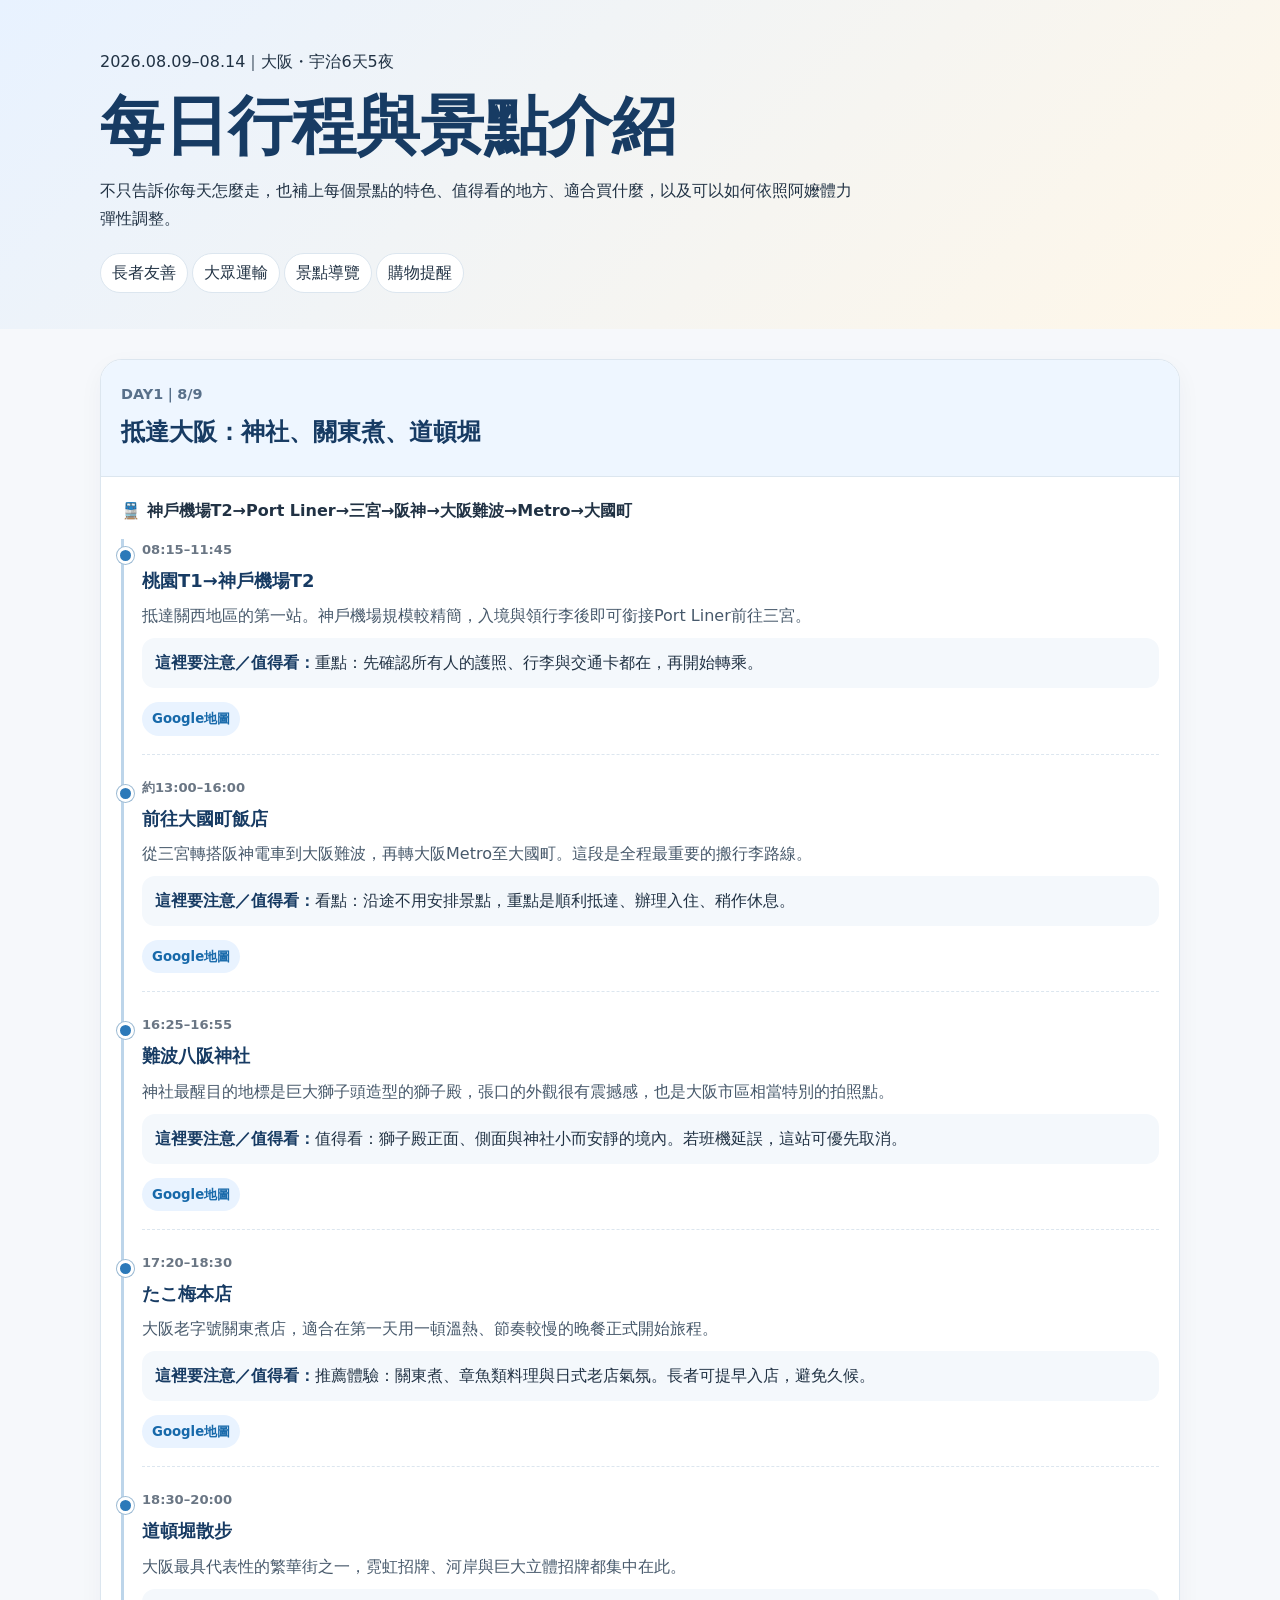
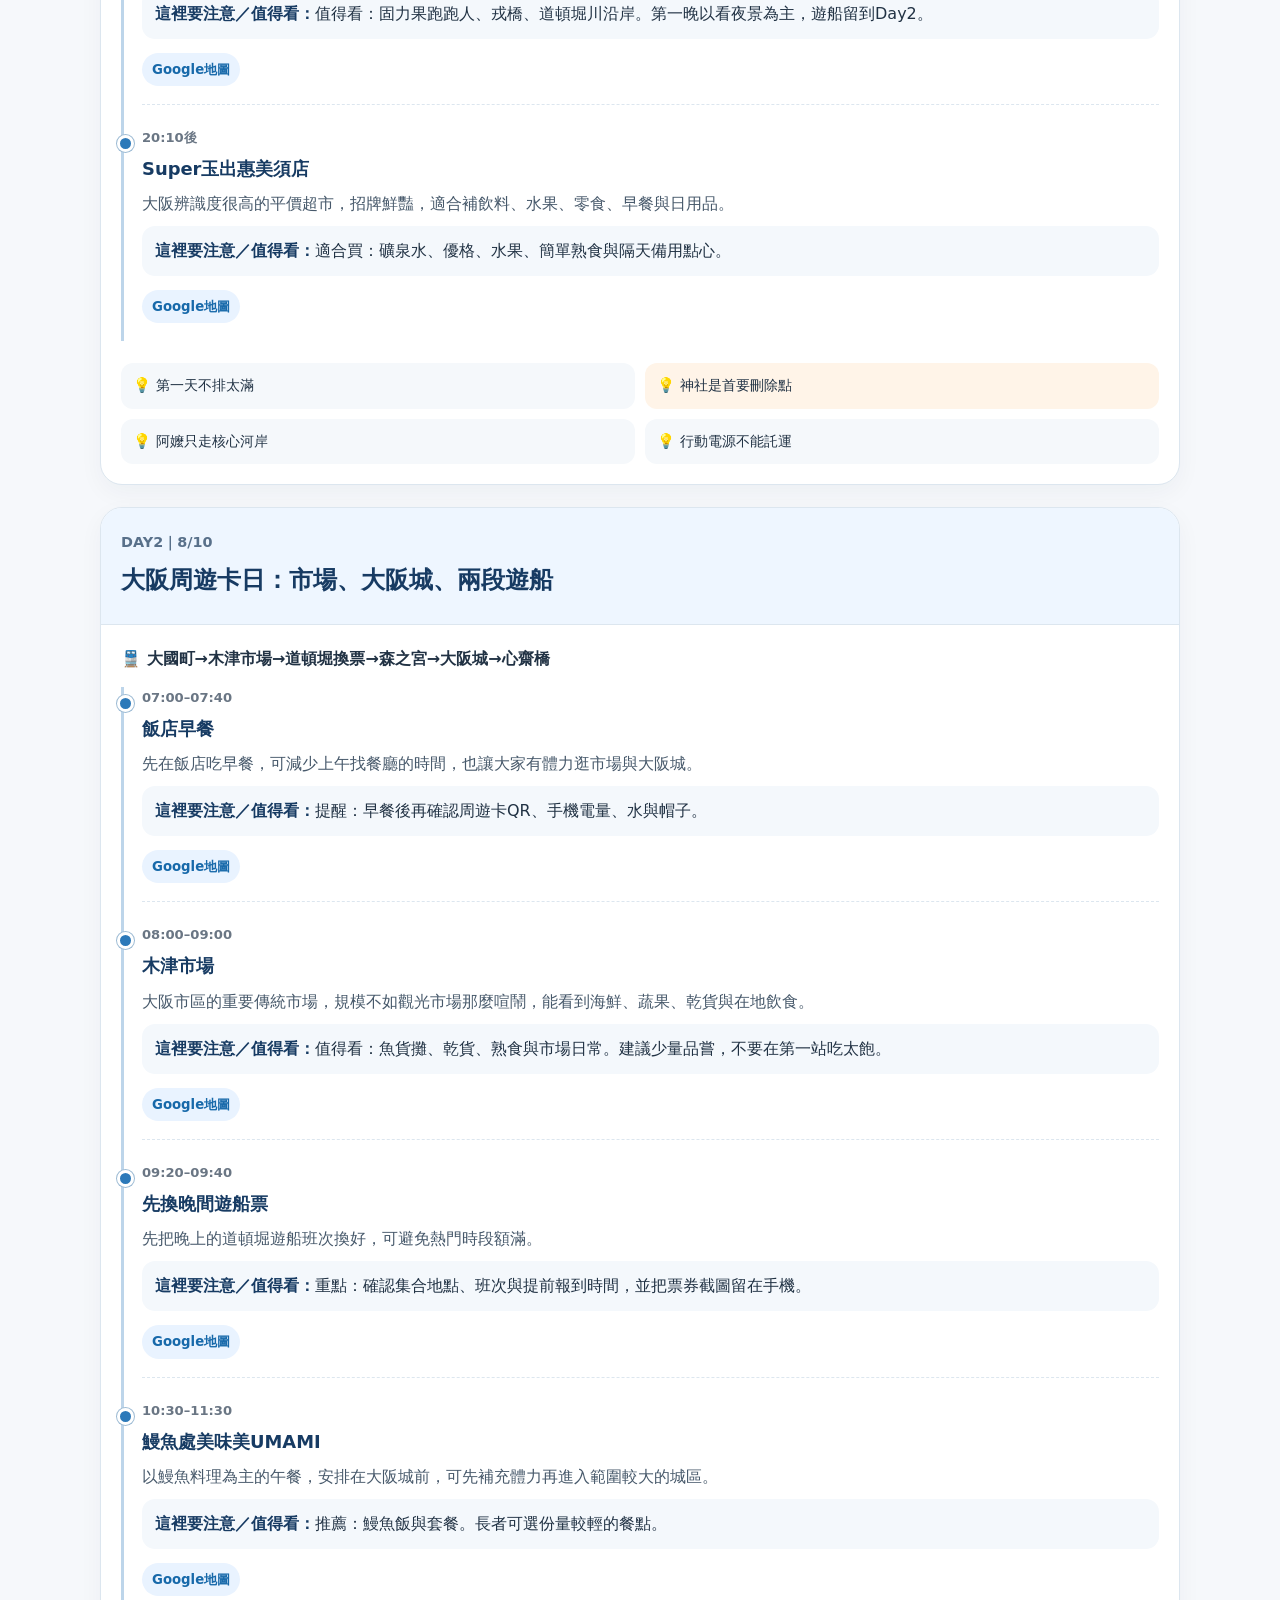
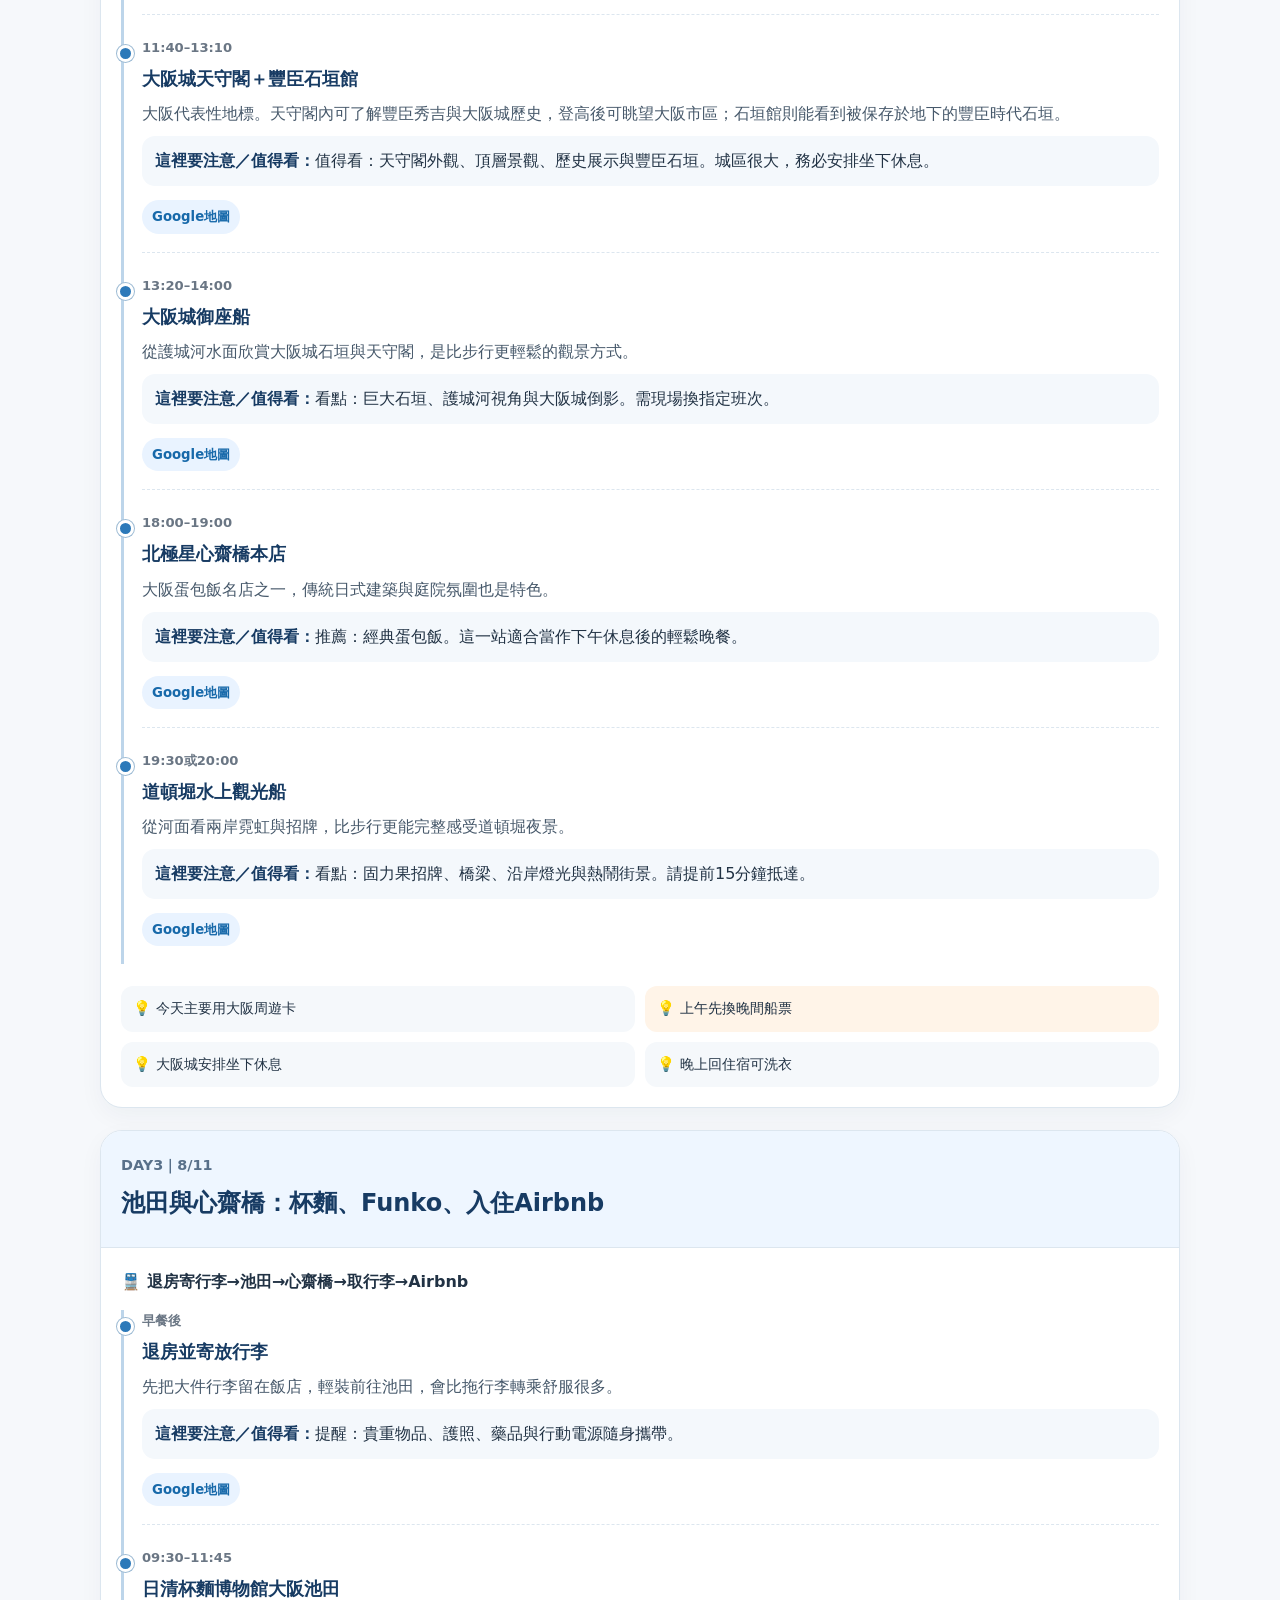
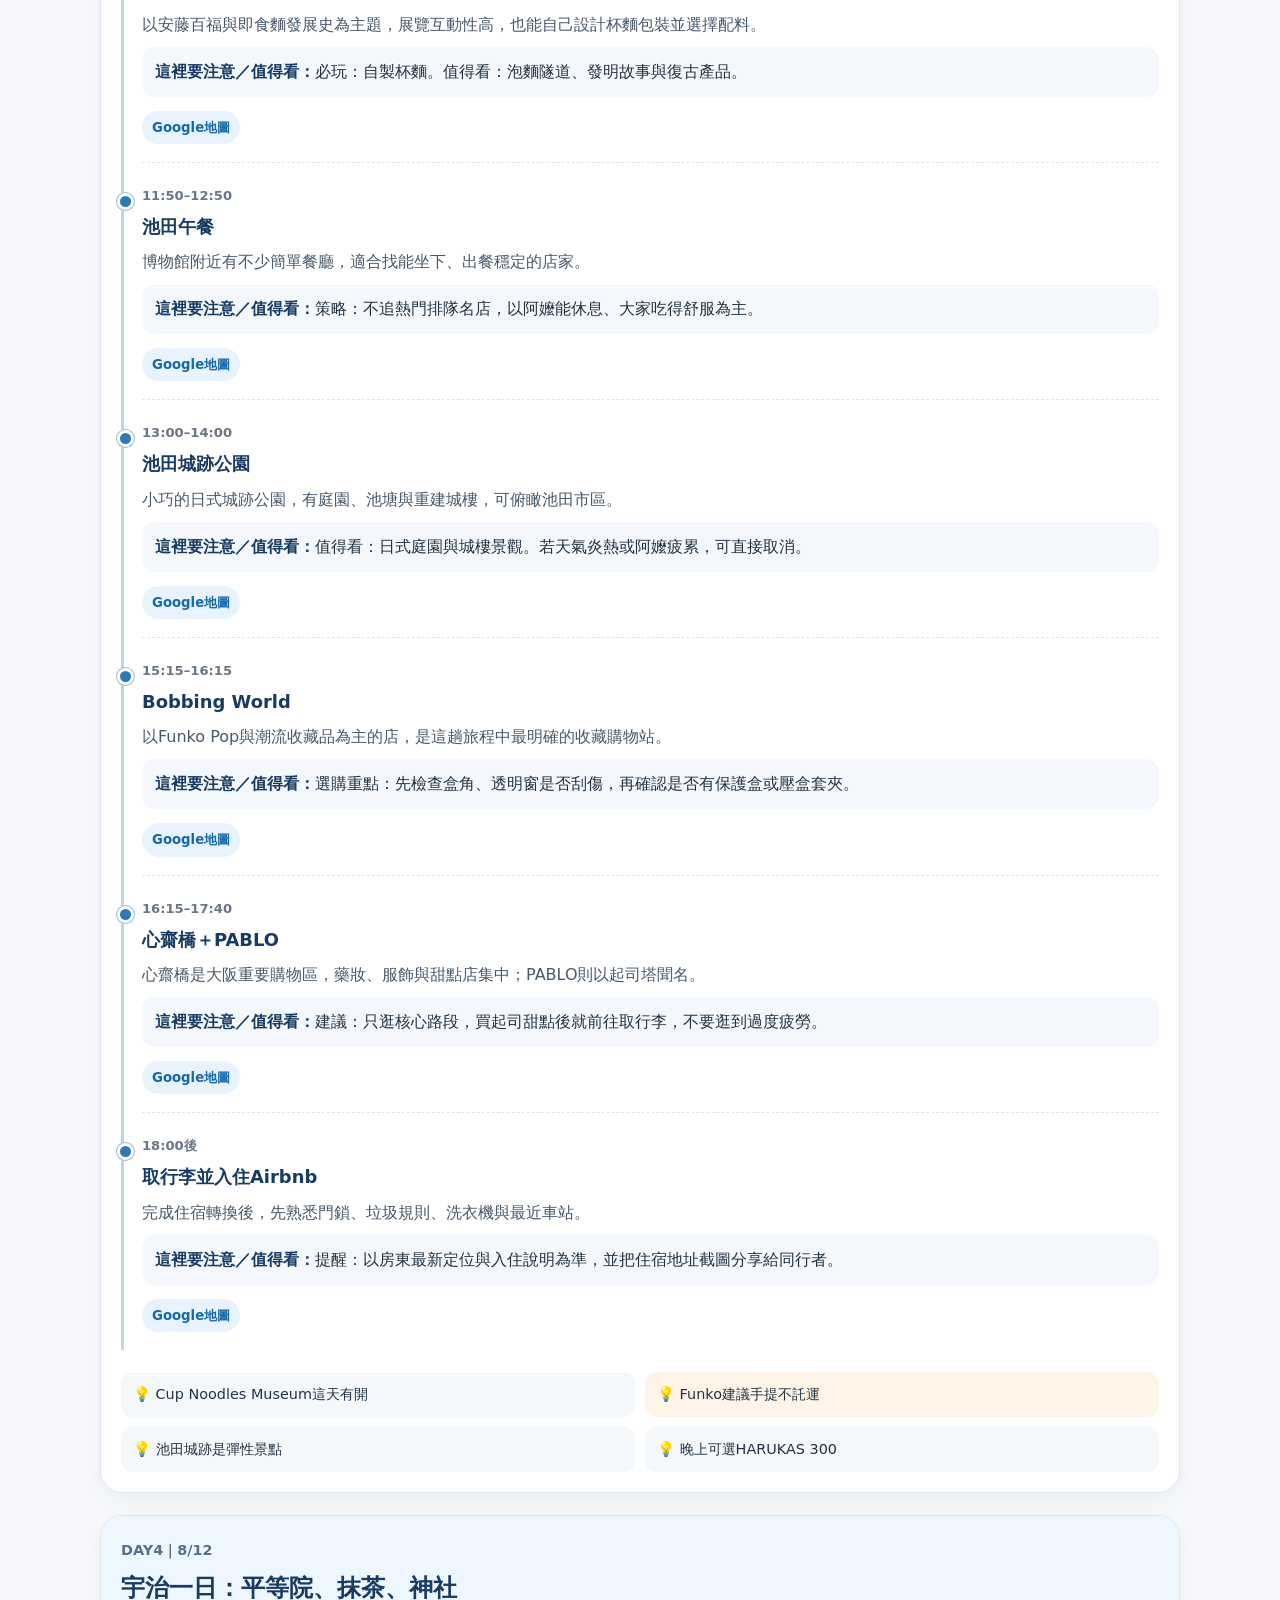
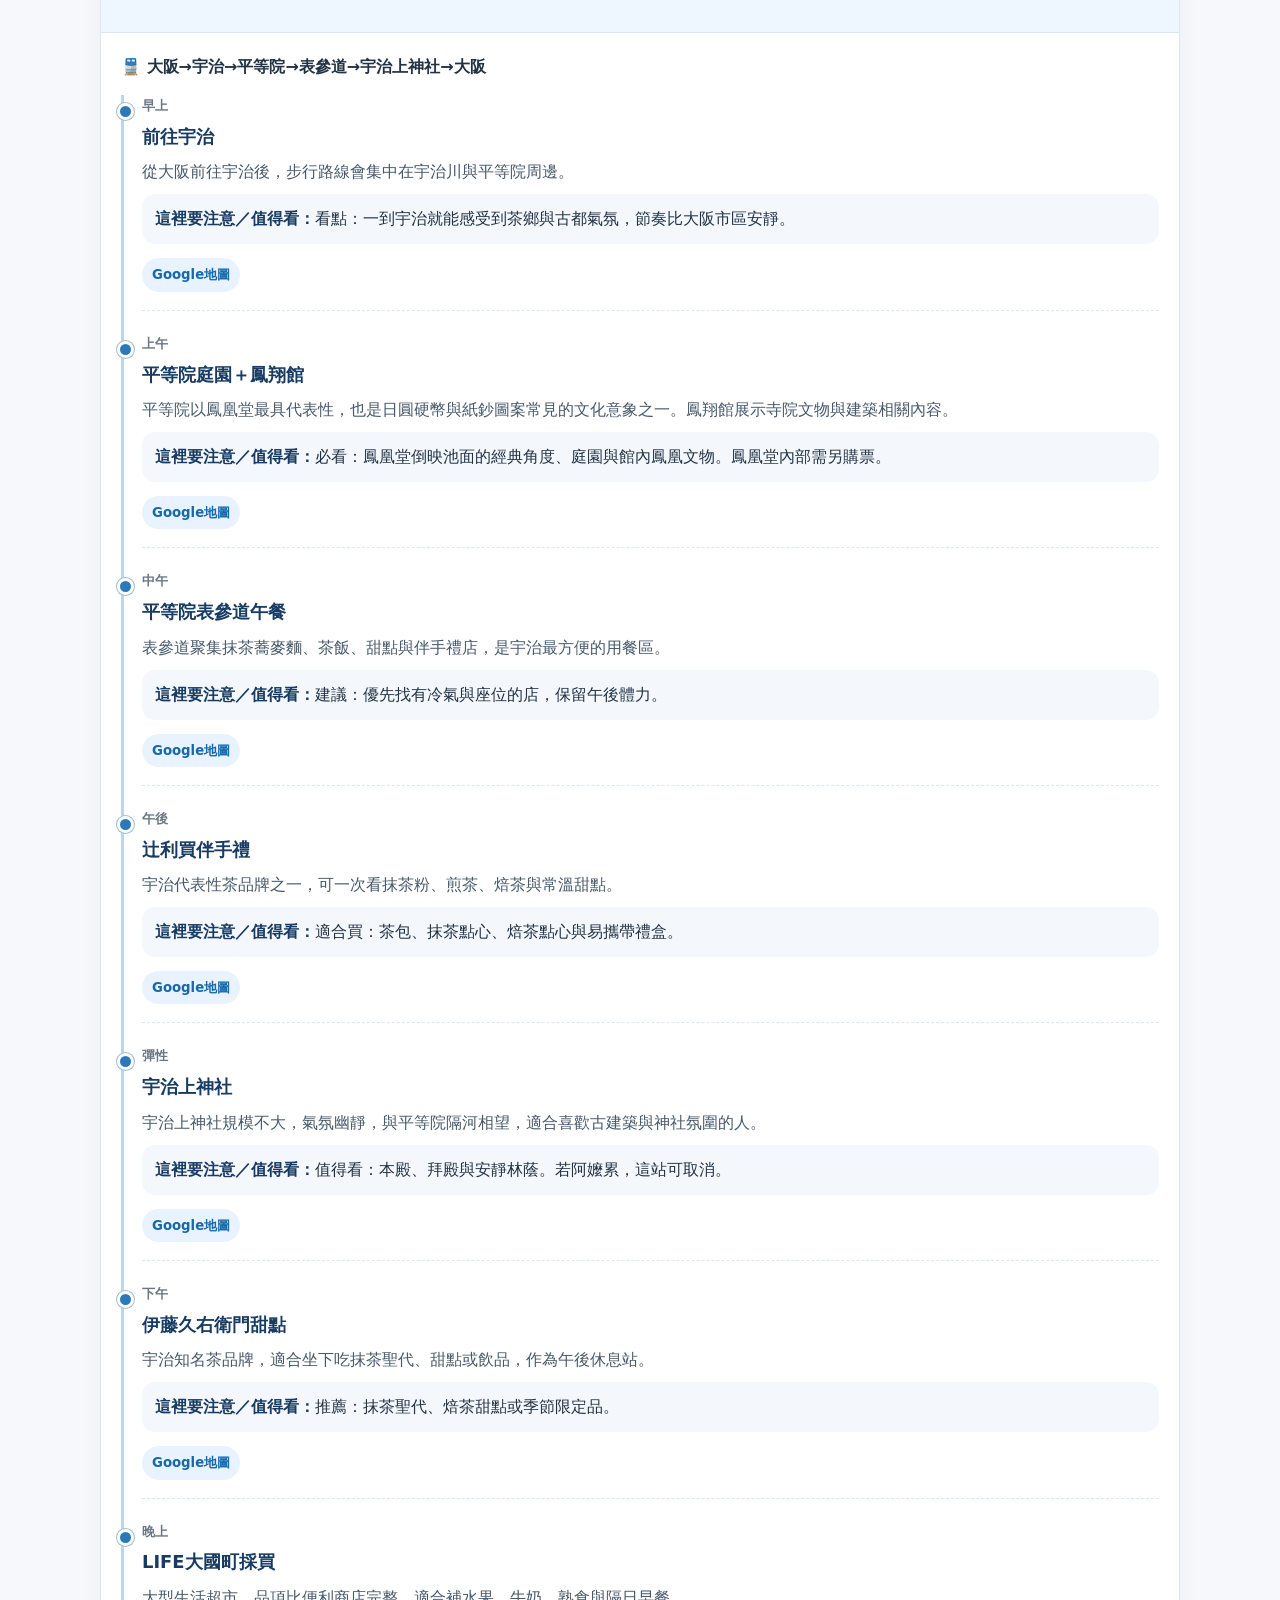
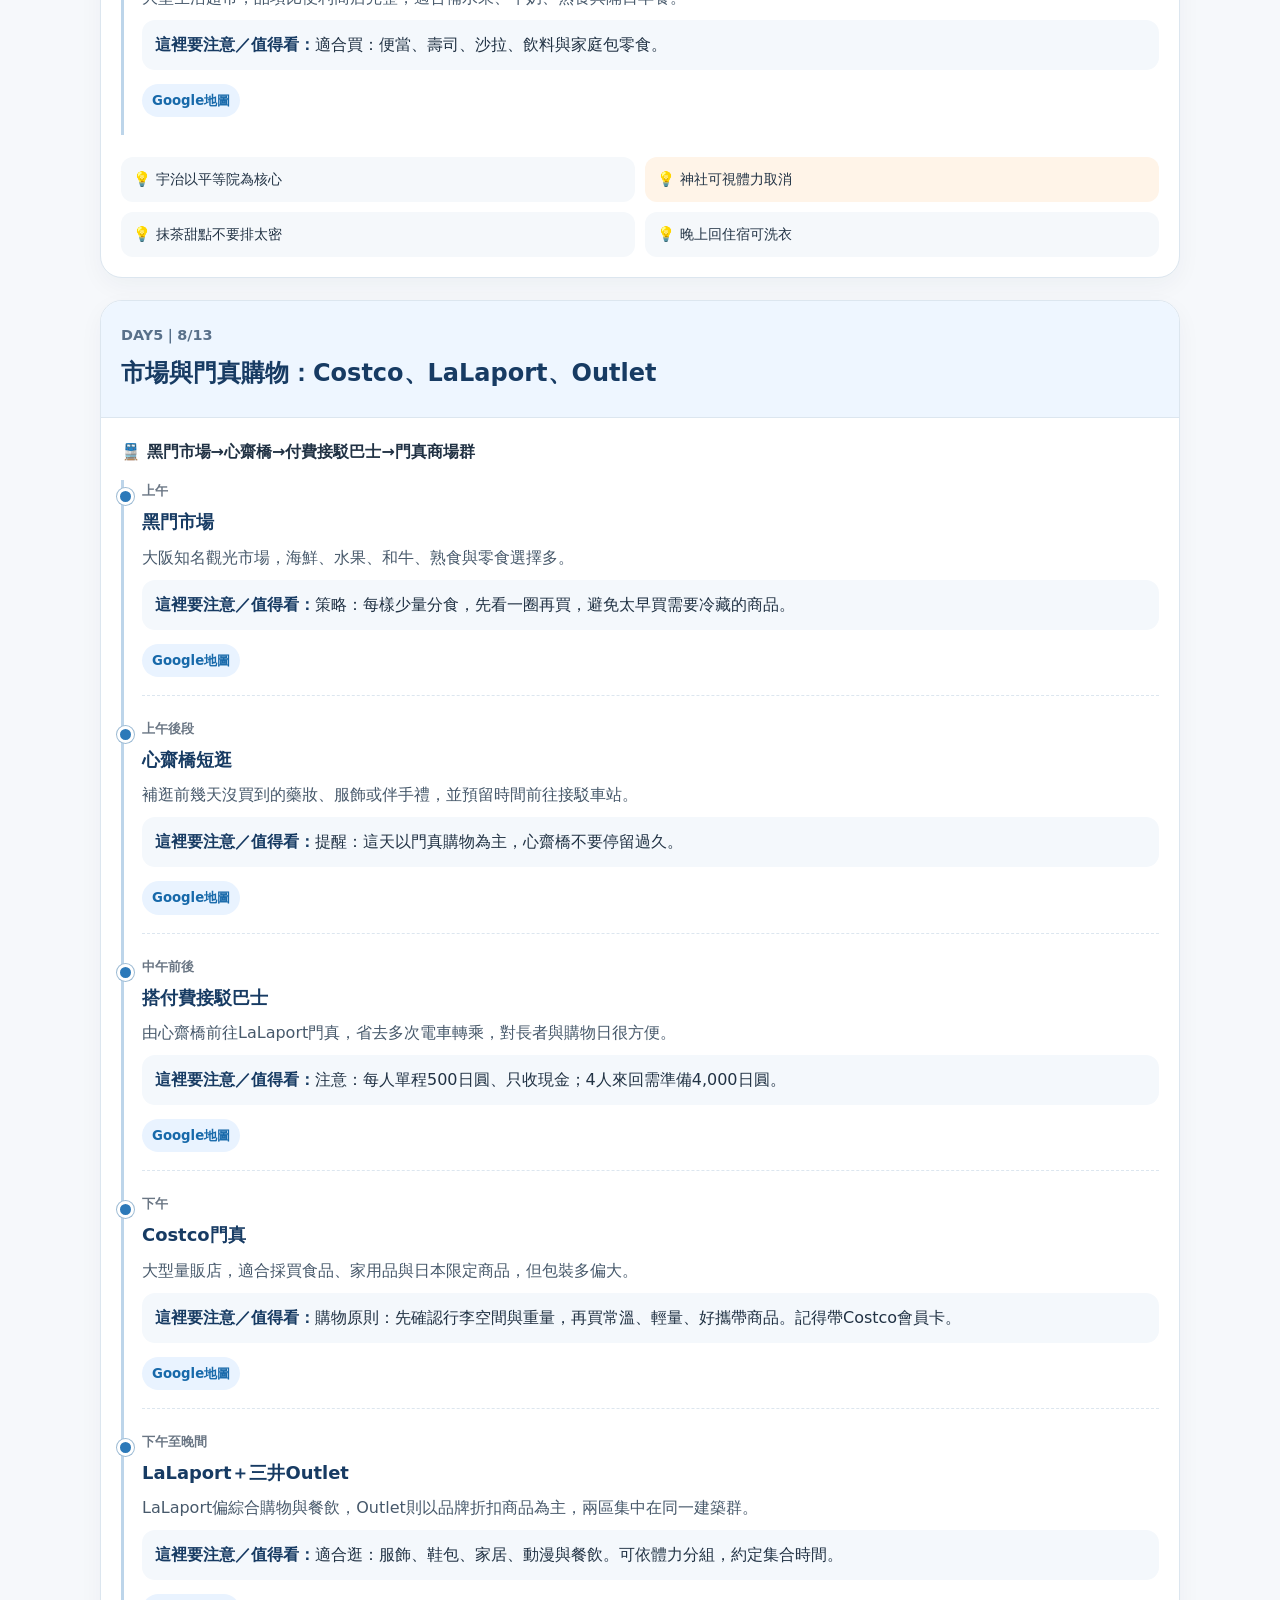
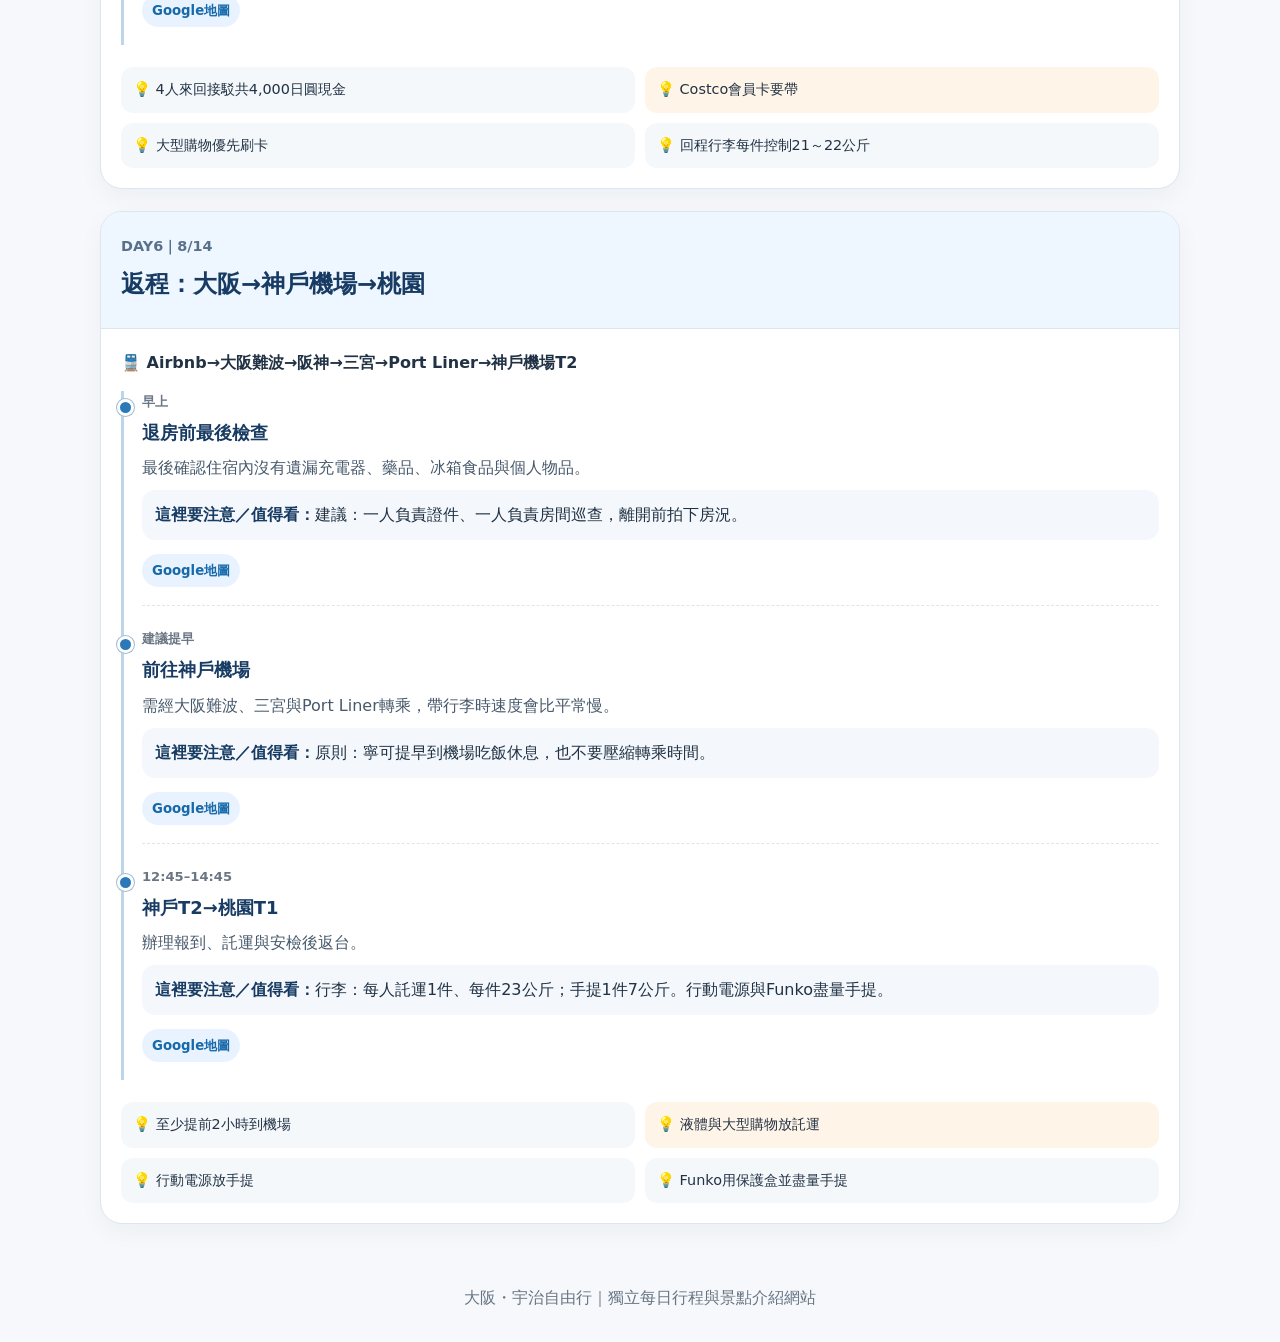
==== commit 87f5314a: "Add detailed introductions for every itinerary stop" ====
--- a/index.html
+++ b/index.html
@@ -4,26 +4,62 @@
 <meta charset="utf-8">
 <meta name="viewport" content="width=device-width,initial-scale=1,viewport-fit=cover">
 <meta name="theme-color" content="#173b63">
-<title>大阪・宇治每日行程介紹｜2026</title>
+<title>大阪・宇治每日行程與景點介紹｜2026</title>
 <style>
-*{box-sizing:border-box}html{scroll-behavior:smooth}body{margin:0;font-family:system-ui,-apple-system,"Noto Sans TC",sans-serif;background:#f6f8fb;color:#213244;line-height:1.7}a{color:#1769aa}.wrap{width:min(1040px,calc(100% - 24px));margin:auto}.hero{padding:46px 0 34px;background:linear-gradient(135deg,#e8f2ff,#fff7e8)}h1{font-size:clamp(2rem,7vw,4rem);line-height:1.08;margin:.25em 0;color:#173b63}h2,h3{color:#173b63}.tag{display:inline-block;background:#fff;border:1px solid #dce6ef;border-radius:999px;padding:5px 11px;margin:4px 4px 0 0}.days{display:grid;gap:18px;padding:28px 0}.day{background:#fff;border:1px solid #dce6ef;border-radius:20px;overflow:hidden;box-shadow:0 8px 24px #2030400b}.head{padding:18px 20px;background:#eef6ff;border-bottom:1px solid #dce6ef}.head b{font-size:.9rem;color:#58708a}.head h2{margin:3px 0}.body{padding:18px 20px}.route{font-weight:800;margin-bottom:10px}.timeline{border-left:3px solid #bdd5ea;padding-left:18px}.stop{position:relative;margin:0 0 16px}.stop:before{content:"";position:absolute;left:-25px;top:8px;width:11px;height:11px;border-radius:50%;background:#2c79b9;border:3px solid #fff;box-shadow:0 0 0 1px #9dbbd4}.time{font-size:.82rem;font-weight:800;color:#6a7684}.stop h3{margin:2px 0 0;font-size:1.05rem}.stop p{margin:2px 0;color:#5a6876}.tips{display:grid;grid-template-columns:repeat(2,1fr);gap:10px;margin-top:14px}.tip{background:#f5f8fb;border-radius:12px;padding:10px 12px;font-size:.9rem}.tip.warn{background:#fff4e8}.map{display:inline-block;margin-top:5px;text-decoration:none;font-weight:800;font-size:.83rem;background:#e9f3ff;padding:4px 9px;border-radius:999px}.footer{text-align:center;padding:28px;color:#687684}@media(max-width:700px){.tips{grid-template-columns:1fr}}
+*{box-sizing:border-box}html{scroll-behavior:smooth}body{margin:0;font-family:system-ui,-apple-system,"Noto Sans TC",sans-serif;background:#f6f8fb;color:#213244;line-height:1.75}a{color:#1769aa}.wrap{width:min(1080px,calc(100% - 24px));margin:auto}.hero{padding:48px 0 36px;background:linear-gradient(135deg,#e8f2ff,#fff7e8)}h1{font-size:clamp(2rem,7vw,4rem);line-height:1.08;margin:.25em 0;color:#173b63}h2,h3{color:#173b63}.tag{display:inline-block;background:#fff;border:1px solid #dce6ef;border-radius:999px;padding:5px 11px;margin:4px 4px 0 0}.intro{max-width:760px}.days{display:grid;gap:22px;padding:30px 0}.day{background:#fff;border:1px solid #dce6ef;border-radius:22px;overflow:hidden;box-shadow:0 8px 24px #2030400b}.head{padding:20px;background:#eef6ff;border-bottom:1px solid #dce6ef}.head b{font-size:.9rem;color:#58708a}.head h2{margin:3px 0}.body{padding:20px}.route{font-weight:800;margin-bottom:14px}.timeline{border-left:3px solid #bdd5ea;padding-left:18px}.stop{position:relative;margin:0 0 22px;padding-bottom:18px;border-bottom:1px dashed #dce6ef}.stop:last-child{border-bottom:0}.stop:before{content:"";position:absolute;left:-25px;top:8px;width:11px;height:11px;border-radius:50%;background:#2c79b9;border:3px solid #fff;box-shadow:0 0 0 1px #9dbbd4}.time{font-size:.82rem;font-weight:800;color:#6a7684}.stop h3{margin:3px 0 6px;font-size:1.12rem}.brief{margin:0 0 8px;color:#47596b}.focus{margin:8px 0;padding:11px 13px;border-radius:13px;background:#f4f8fc}.focus strong{color:#173b63}.map{display:inline-block;margin-top:6px;text-decoration:none;font-weight:800;font-size:.83rem;background:#e9f3ff;padding:5px 10px;border-radius:999px}.tips{display:grid;grid-template-columns:repeat(2,1fr);gap:10px;margin-top:16px}.tip{background:#f5f8fb;border-radius:12px;padding:10px 12px;font-size:.9rem}.tip.warn{background:#fff4e8}.footer{text-align:center;padding:30px;color:#687684}@media(max-width:700px){.tips{grid-template-columns:1fr}.body{padding:16px}.head{padding:17px}}
 </style>
 </head>
 <body>
-<header class="hero"><div class="wrap"><div>2026.08.09–08.14｜大阪・宇治6天5夜</div><h1>每日行程介紹</h1><p>每天快速掌握怎麼走、看什麼、哪裡可以彈性刪減，以及當天最重要的提醒。</p><span class="tag">長者友善</span><span class="tag">大眾運輸</span><span class="tag">每日導航</span><span class="tag">購物提醒</span></div></header>
+<header class="hero"><div class="wrap"><div>2026.08.09–08.14｜大阪・宇治6天5夜</div><h1>每日行程與景點介紹</h1><p class="intro">不只告訴你每天怎麼走，也補上每個景點的特色、值得看的地方、適合買什麼，以及可以如何依照阿嬤體力彈性調整。</p><span class="tag">長者友善</span><span class="tag">大眾運輸</span><span class="tag">景點導覽</span><span class="tag">購物提醒</span></div></header>
 <main class="wrap"><section class="days" id="days"></section></main>
-<footer class="footer">大阪・宇治自由行｜獨立每日行程介紹網站</footer>
+<footer class="footer">大阪・宇治自由行｜獨立每日行程與景點介紹網站</footer>
 <script>
 const days=[
-{d:'DAY1｜8/9',t:'抵達大阪：神社、關東煮、道頓堀',r:'神戶機場T2→Port Liner→三宮→阪神→大阪難波→Metro→大國町',s:[['08:15–11:45','桃園T1→神戶機場T2','入境、領行李後前往神戶空港站','Kobe Airport Terminal 2'],['約13:00–16:00','前往大國町飯店','三宮轉阪神至大阪難波，再轉Metro','Hotel Sobial Namba Daikokucho'],['16:25–16:55','難波八阪神社','看巨大獅子殿；班機延誤時可取消','難波八阪神社'],['17:20–18:30','たこ梅本店','大阪老字號關東煮','たこ梅本店'],['18:30–20:00','道頓堀散步','先看招牌與河岸，遊船留到Day2','道頓堀 グリコサイン'],['20:10後','Super玉出惠美須店','補飲料、早餐與日用品','スーパー玉出 恵美須店']],tip:['第一天不排太滿','神社是首要刪除點','阿嬤只走核心河岸','行動電源不能託運']},
-{d:'DAY2｜8/10',t:'大阪周遊卡日：市場、大阪城、兩段遊船',r:'大國町→木津市場→道頓堀換票→森之宮→大阪城→心齋橋',s:[['07:00–07:40','飯店早餐','住宿已含早餐','Hotel Sobial Namba Daikokucho'],['08:00–09:00','木津市場','從大國町1號出口前往','大阪木津卸売市場'],['09:20–09:40','先換晚間遊船票','指定晚間班次，避免傍晚售罄','とんぼりリバークルーズ チケット売り場'],['10:30–11:30','鰻魚處美味美UMAMI','森之宮附近午餐','鰻魚處 美味美 UMAMI 森之宮'],['11:40–13:10','大阪城天守閣＋豐臣石垣館','周遊卡適用，城區很大','大阪城天守閣'],['13:20–14:00','大阪城御座船','需現場換指定班次','大阪城御座船 乗り場'],['18:00–19:00','北極星心齋橋本店','蛋包飯晚餐','北極星 心斎橋本店'],['19:30或20:00','道頓堀水上觀光船','提前15分鐘抵達','とんぼりリバークルーズ 乗り場']],tip:['今天主要用大阪周遊卡','上午先換晚間船票','大阪城安排坐下休息','晚上回住宿可洗衣']},
-{d:'DAY3｜8/11',t:'池田與心齋橋：杯麵、Funko、入住Airbnb',r:'退房寄行李→池田→心齋橋→取行李→Airbnb',s:[['早餐後','退房並寄放行李','先留在原飯店','Hotel Sobial Namba Daikokucho'],['09:30–11:45','日清杯麵博物館大阪池田','入館免費；自製杯麵另付費','カップヌードルミュージアム 大阪池田'],['11:50–12:50','池田午餐','觀光案內所周邊優先','池田市観光案内所'],['13:00–14:00','池田城跡公園','天氣炎熱或阿嬤累就取消','池田城跡公園'],['15:15–16:15','Bobbing World','找Funko公仔，記得買保護盒','Bobbing World Osaka'],['16:15–17:40','心齋橋＋PABLO','依體力縮短停留','PABLO 心斎橋本店'],['18:00後','取行李並入住Airbnb','以房東最新定位為準','パルステージ難波南']],tip:['Cup Noodles Museum這天有開','Funko建議手提不託運','池田城跡是彈性景點','晚上可選HARUKAS 300']},
-{d:'DAY4｜8/12',t:'宇治一日：平等院、抹茶、神社',r:'大阪→宇治→平等院→表參道→宇治上神社→大阪',s:[['早上','便利商店早餐後出發','避開中午最熱時段','Uji Station'],['上午','平等院庭園＋鳳翔館','門票700日圓；鳳凰堂內部另加300日圓','平等院'],['中午','平等院表參道午餐','保留用餐與休息時間','Byodoin Omotesando'],['午後','辻利買伴手禮','抹茶、茶點與常溫伴手禮','辻利 宇治本店'],['彈性','宇治上神社','免費；依阿嬤體力決定','宇治上神社'],['下午','伊藤久右衛門甜點','安排坐下休息','伊藤久右衛門 宇治本店'],['晚上','LIFE大國町採買','從大國町站2號出口較方便','ライフ大国町店']],tip:['宇治以平等院為核心','神社可視體力取消','抹茶甜點不要排太密','晚上回住宿可洗衣']},
-{d:'DAY5｜8/13',t:'市場與門真購物：Costco、LaLaport、Outlet',r:'黑門市場→心齋橋→付費接駁巴士→門真商場群',s:[['上午','黑門市場','吃小份量，避免太早買需冷藏物','黒門市場'],['上午後段','心齋橋短逛','預留搭接駁車時間','Shinsaibashi Station'],['中午前後','搭付費接駁巴士','心齋橋→LaLaport門真；單程500日圓、只收現金','三井ショッピングパーク ららぽーと門真'],['下午','Costco門真','帶會員卡；大件商品先評估行李重量','Costco Wholesale Kadoma'],['下午至晚間','LaLaport＋三井Outlet','三區集中，可依體力分流逛','三井アウトレットパーク 大阪門真']],tip:['4人來回接駁共4,000日圓現金','Costco會員卡要帶','大型購物優先刷卡','回程行李每件控制21～22公斤']},
-{d:'DAY6｜8/14',t:'返程：大阪→神戶機場→桃園',r:'Airbnb→大阪難波→阪神→三宮→Port Liner→神戶機場T2',s:[['早上','退房前最後檢查','護照、錢包、充電器、藥品與冰箱','パルステージ難波南'],['建議提早','前往神戶機場','預留轉乘與搬行李時間','Kobe Airport Terminal 2'],['12:45–14:45','神戶T2→桃園T1','託運每人1件、每件23公斤；手提1件7公斤','Taiwan Taoyuan International Airport Terminal 1']],tip:['至少提前2小時到機場','液體與大型購物放託運','行動電源放手提','Funko用保護盒並盡量手提']}
+{d:'DAY1｜8/9',t:'抵達大阪：神社、關東煮、道頓堀',r:'神戶機場T2→Port Liner→三宮→阪神→大阪難波→Metro→大國町',s:[
+['08:15–11:45','桃園T1→神戶機場T2','抵達關西地區的第一站。神戶機場規模較精簡，入境與領行李後即可銜接Port Liner前往三宮。','重點：先確認所有人的護照、行李與交通卡都在，再開始轉乘。','Kobe Airport Terminal 2'],
+['約13:00–16:00','前往大國町飯店','從三宮轉搭阪神電車到大阪難波，再轉大阪Metro至大國町。這段是全程最重要的搬行李路線。','看點：沿途不用安排景點，重點是順利抵達、辦理入住、稍作休息。','Hotel Sobial Namba Daikokucho'],
+['16:25–16:55','難波八阪神社','神社最醒目的地標是巨大獅子頭造型的獅子殿，張口的外觀很有震撼感，也是大阪市區相當特別的拍照點。','值得看：獅子殿正面、側面與神社小而安靜的境內。若班機延誤，這站可優先取消。','難波八阪神社'],
+['17:20–18:30','たこ梅本店','大阪老字號關東煮店，適合在第一天用一頓溫熱、節奏較慢的晚餐正式開始旅程。','推薦體驗：關東煮、章魚類料理與日式老店氣氛。長者可提早入店，避免久候。','たこ梅本店'],
+['18:30–20:00','道頓堀散步','大阪最具代表性的繁華街之一，霓虹招牌、河岸與巨大立體招牌都集中在此。','值得看：固力果跑跑人、戎橋、道頓堀川沿岸。第一晚以看夜景為主，遊船留到Day2。','道頓堀 グリコサイン'],
+['20:10後','Super玉出惠美須店','大阪辨識度很高的平價超市，招牌鮮豔，適合補飲料、水果、零食、早餐與日用品。','適合買：礦泉水、優格、水果、簡單熟食與隔天備用點心。','スーパー玉出 恵美須店']],tip:['第一天不排太滿','神社是首要刪除點','阿嬤只走核心河岸','行動電源不能託運']},
+{d:'DAY2｜8/10',t:'大阪周遊卡日：市場、大阪城、兩段遊船',r:'大國町→木津市場→道頓堀換票→森之宮→大阪城→心齋橋',s:[
+['07:00–07:40','飯店早餐','先在飯店吃早餐，可減少上午找餐廳的時間，也讓大家有體力逛市場與大阪城。','提醒：早餐後再確認周遊卡QR、手機電量、水與帽子。','Hotel Sobial Namba Daikokucho'],
+['08:00–09:00','木津市場','大阪市區的重要傳統市場，規模不如觀光市場那麼喧鬧，能看到海鮮、蔬果、乾貨與在地飲食。','值得看：魚貨攤、乾貨、熟食與市場日常。建議少量品嘗，不要在第一站吃太飽。','大阪木津卸売市場'],
+['09:20–09:40','先換晚間遊船票','先把晚上的道頓堀遊船班次換好，可避免熱門時段額滿。','重點：確認集合地點、班次與提前報到時間，並把票券截圖留在手機。','とんぼりリバークルーズ チケット売り場'],
+['10:30–11:30','鰻魚處美味美UMAMI','以鰻魚料理為主的午餐，安排在大阪城前，可先補充體力再進入範圍較大的城區。','推薦：鰻魚飯與套餐。長者可選份量較輕的餐點。','鰻魚處 美味美 UMAMI 森之宮'],
+['11:40–13:10','大阪城天守閣＋豐臣石垣館','大阪代表性地標。天守閣內可了解豐臣秀吉與大阪城歷史，登高後可眺望大阪市區；石垣館則能看到被保存於地下的豐臣時代石垣。','值得看：天守閣外觀、頂層景觀、歷史展示與豐臣石垣。城區很大，務必安排坐下休息。','大阪城天守閣'],
+['13:20–14:00','大阪城御座船','從護城河水面欣賞大阪城石垣與天守閣，是比步行更輕鬆的觀景方式。','看點：巨大石垣、護城河視角與大阪城倒影。需現場換指定班次。','大阪城御座船 乗り場'],
+['18:00–19:00','北極星心齋橋本店','大阪蛋包飯名店之一，傳統日式建築與庭院氛圍也是特色。','推薦：經典蛋包飯。這一站適合當作下午休息後的輕鬆晚餐。','北極星 心斎橋本店'],
+['19:30或20:00','道頓堀水上觀光船','從河面看兩岸霓虹與招牌，比步行更能完整感受道頓堀夜景。','看點：固力果招牌、橋梁、沿岸燈光與熱鬧街景。請提前15分鐘抵達。','とんぼりリバークルーズ 乗り場']],tip:['今天主要用大阪周遊卡','上午先換晚間船票','大阪城安排坐下休息','晚上回住宿可洗衣']},
+{d:'DAY3｜8/11',t:'池田與心齋橋：杯麵、Funko、入住Airbnb',r:'退房寄行李→池田→心齋橋→取行李→Airbnb',s:[
+['早餐後','退房並寄放行李','先把大件行李留在飯店，輕裝前往池田，會比拖行李轉乘舒服很多。','提醒：貴重物品、護照、藥品與行動電源隨身攜帶。','Hotel Sobial Namba Daikokucho'],
+['09:30–11:45','日清杯麵博物館大阪池田','以安藤百福與即食麵發展史為主題，展覽互動性高，也能自己設計杯麵包裝並選擇配料。','必玩：自製杯麵。值得看：泡麵隧道、發明故事與復古產品。','カップヌードルミュージアム 大阪池田'],
+['11:50–12:50','池田午餐','博物館附近有不少簡單餐廳，適合找能坐下、出餐穩定的店家。','策略：不追熱門排隊名店，以阿嬤能休息、大家吃得舒服為主。','池田市観光案内所'],
+['13:00–14:00','池田城跡公園','小巧的日式城跡公園，有庭園、池塘與重建城樓，可俯瞰池田市區。','值得看：日式庭園與城樓景觀。若天氣炎熱或阿嬤疲累，可直接取消。','池田城跡公園'],
+['15:15–16:15','Bobbing World','以Funko Pop與潮流收藏品為主的店，是這趟旅程中最明確的收藏購物站。','選購重點：先檢查盒角、透明窗是否刮傷，再確認是否有保護盒或壓盒套夾。','Bobbing World Osaka'],
+['16:15–17:40','心齋橋＋PABLO','心齋橋是大阪重要購物區，藥妝、服飾與甜點店集中；PABLO則以起司塔聞名。','建議：只逛核心路段，買起司甜點後就前往取行李，不要逛到過度疲勞。','PABLO 心斎橋本店'],
+['18:00後','取行李並入住Airbnb','完成住宿轉換後，先熟悉門鎖、垃圾規則、洗衣機與最近車站。','提醒：以房東最新定位與入住說明為準，並把住宿地址截圖分享給同行者。','パルステージ難波南']],tip:['Cup Noodles Museum這天有開','Funko建議手提不託運','池田城跡是彈性景點','晚上可選HARUKAS 300']},
+{d:'DAY4｜8/12',t:'宇治一日：平等院、抹茶、神社',r:'大阪→宇治→平等院→表參道→宇治上神社→大阪',s:[
+['早上','前往宇治','從大阪前往宇治後，步行路線會集中在宇治川與平等院周邊。','看點：一到宇治就能感受到茶鄉與古都氣氛，節奏比大阪市區安靜。','Uji Station'],
+['上午','平等院庭園＋鳳翔館','平等院以鳳凰堂最具代表性，也是日圓硬幣與紙鈔圖案常見的文化意象之一。鳳翔館展示寺院文物與建築相關內容。','必看：鳳凰堂倒映池面的經典角度、庭園與館內鳳凰文物。鳳凰堂內部需另購票。','平等院'],
+['中午','平等院表參道午餐','表參道聚集抹茶蕎麥麵、茶飯、甜點與伴手禮店，是宇治最方便的用餐區。','建議：優先找有冷氣與座位的店，保留午後體力。','Byodoin Omotesando'],
+['午後','辻利買伴手禮','宇治代表性茶品牌之一，可一次看抹茶粉、煎茶、焙茶與常溫甜點。','適合買：茶包、抹茶點心、焙茶點心與易攜帶禮盒。','辻利 宇治本店'],
+['彈性','宇治上神社','宇治上神社規模不大，氣氛幽靜，與平等院隔河相望，適合喜歡古建築與神社氛圍的人。','值得看：本殿、拜殿與安靜林蔭。若阿嬤累，這站可取消。','宇治上神社'],
+['下午','伊藤久右衛門甜點','宇治知名茶品牌，適合坐下吃抹茶聖代、甜點或飲品，作為午後休息站。','推薦：抹茶聖代、焙茶甜點或季節限定品。','伊藤久右衛門 宇治本店'],
+['晚上','LIFE大國町採買','大型生活超市，品項比便利商店完整，適合補水果、牛奶、熟食與隔日早餐。','適合買：便當、壽司、沙拉、飲料與家庭包零食。','ライフ大国町店']],tip:['宇治以平等院為核心','神社可視體力取消','抹茶甜點不要排太密','晚上回住宿可洗衣']},
+{d:'DAY5｜8/13',t:'市場與門真購物：Costco、LaLaport、Outlet',r:'黑門市場→心齋橋→付費接駁巴士→門真商場群',s:[
+['上午','黑門市場','大阪知名觀光市場，海鮮、水果、和牛、熟食與零食選擇多。','策略：每樣少量分食，先看一圈再買，避免太早買需要冷藏的商品。','黒門市場'],
+['上午後段','心齋橋短逛','補逛前幾天沒買到的藥妝、服飾或伴手禮，並預留時間前往接駁車站。','提醒：這天以門真購物為主，心齋橋不要停留過久。','Shinsaibashi Station'],
+['中午前後','搭付費接駁巴士','由心齋橋前往LaLaport門真，省去多次電車轉乘，對長者與購物日很方便。','注意：每人單程500日圓、只收現金；4人來回需準備4,000日圓。','三井ショッピングパーク ららぽーと門真'],
+['下午','Costco門真','大型量販店，適合採買食品、家用品與日本限定商品，但包裝多偏大。','購物原則：先確認行李空間與重量，再買常溫、輕量、好攜帶商品。記得帶Costco會員卡。','Costco Wholesale Kadoma'],
+['下午至晚間','LaLaport＋三井Outlet','LaLaport偏綜合購物與餐飲，Outlet則以品牌折扣商品為主，兩區集中在同一建築群。','適合逛：服飾、鞋包、家居、動漫與餐飲。可依體力分組，約定集合時間。','三井アウトレットパーク 大阪門真']],tip:['4人來回接駁共4,000日圓現金','Costco會員卡要帶','大型購物優先刷卡','回程行李每件控制21～22公斤']},
+{d:'DAY6｜8/14',t:'返程：大阪→神戶機場→桃園',r:'Airbnb→大阪難波→阪神→三宮→Port Liner→神戶機場T2',s:[
+['早上','退房前最後檢查','最後確認住宿內沒有遺漏充電器、藥品、冰箱食品與個人物品。','建議：一人負責證件、一人負責房間巡查，離開前拍下房況。','パルステージ難波南'],
+['建議提早','前往神戶機場','需經大阪難波、三宮與Port Liner轉乘，帶行李時速度會比平常慢。','原則：寧可提早到機場吃飯休息，也不要壓縮轉乘時間。','Kobe Airport Terminal 2'],
+['12:45–14:45','神戶T2→桃園T1','辦理報到、託運與安檢後返台。','行李：每人託運1件、每件23公斤；手提1件7公斤。行動電源與Funko盡量手提。','Taiwan Taoyuan International Airport Terminal 1']],tip:['至少提前2小時到機場','液體與大型購物放託運','行動電源放手提','Funko用保護盒並盡量手提']}
 ];
 const root=document.querySelector('#days');
-days.forEach(x=>{const e=document.createElement('article');e.className='day';e.innerHTML=`<div class="head"><b>${x.d}</b><h2>${x.t}</h2></div><div class="body"><div class="route">🚆 ${x.r}</div><div class="timeline">${x.s.map(v=>`<div class="stop"><div class="time">${v[0]}</div><h3>${v[1]}</h3><p>${v[2]}</p><a class="map" target="_blank" rel="noopener" href="https://www.google.com/maps/search/?api=1&query=${encodeURIComponent(v[3])}">Google地圖</a></div>`).join('')}</div><div class="tips">${x.tip.map((v,i)=>`<div class="tip ${i===1?'warn':''}">💡 ${v}</div>`).join('')}</div></div>`;root.appendChild(e)});
+days.forEach(x=>{const e=document.createElement('article');e.className='day';e.innerHTML=`<div class="head"><b>${x.d}</b><h2>${x.t}</h2></div><div class="body"><div class="route">🚆 ${x.r}</div><div class="timeline">${x.s.map(v=>`<div class="stop"><div class="time">${v[0]}</div><h3>${v[1]}</h3><p class="brief">${v[2]}</p><div class="focus"><strong>這裡要注意／值得看：</strong>${v[3]}</div><a class="map" target="_blank" rel="noopener" href="https://www.google.com/maps/search/?api=1&query=${encodeURIComponent(v[4])}">Google地圖</a></div>`).join('')}</div><div class="tips">${x.tip.map((v,i)=>`<div class="tip ${i==1?'warn':''}">💡 ${v}</div>`).join('')}</div></div>`;root.appendChild(e)});
 </script>
 </body>
 </html>
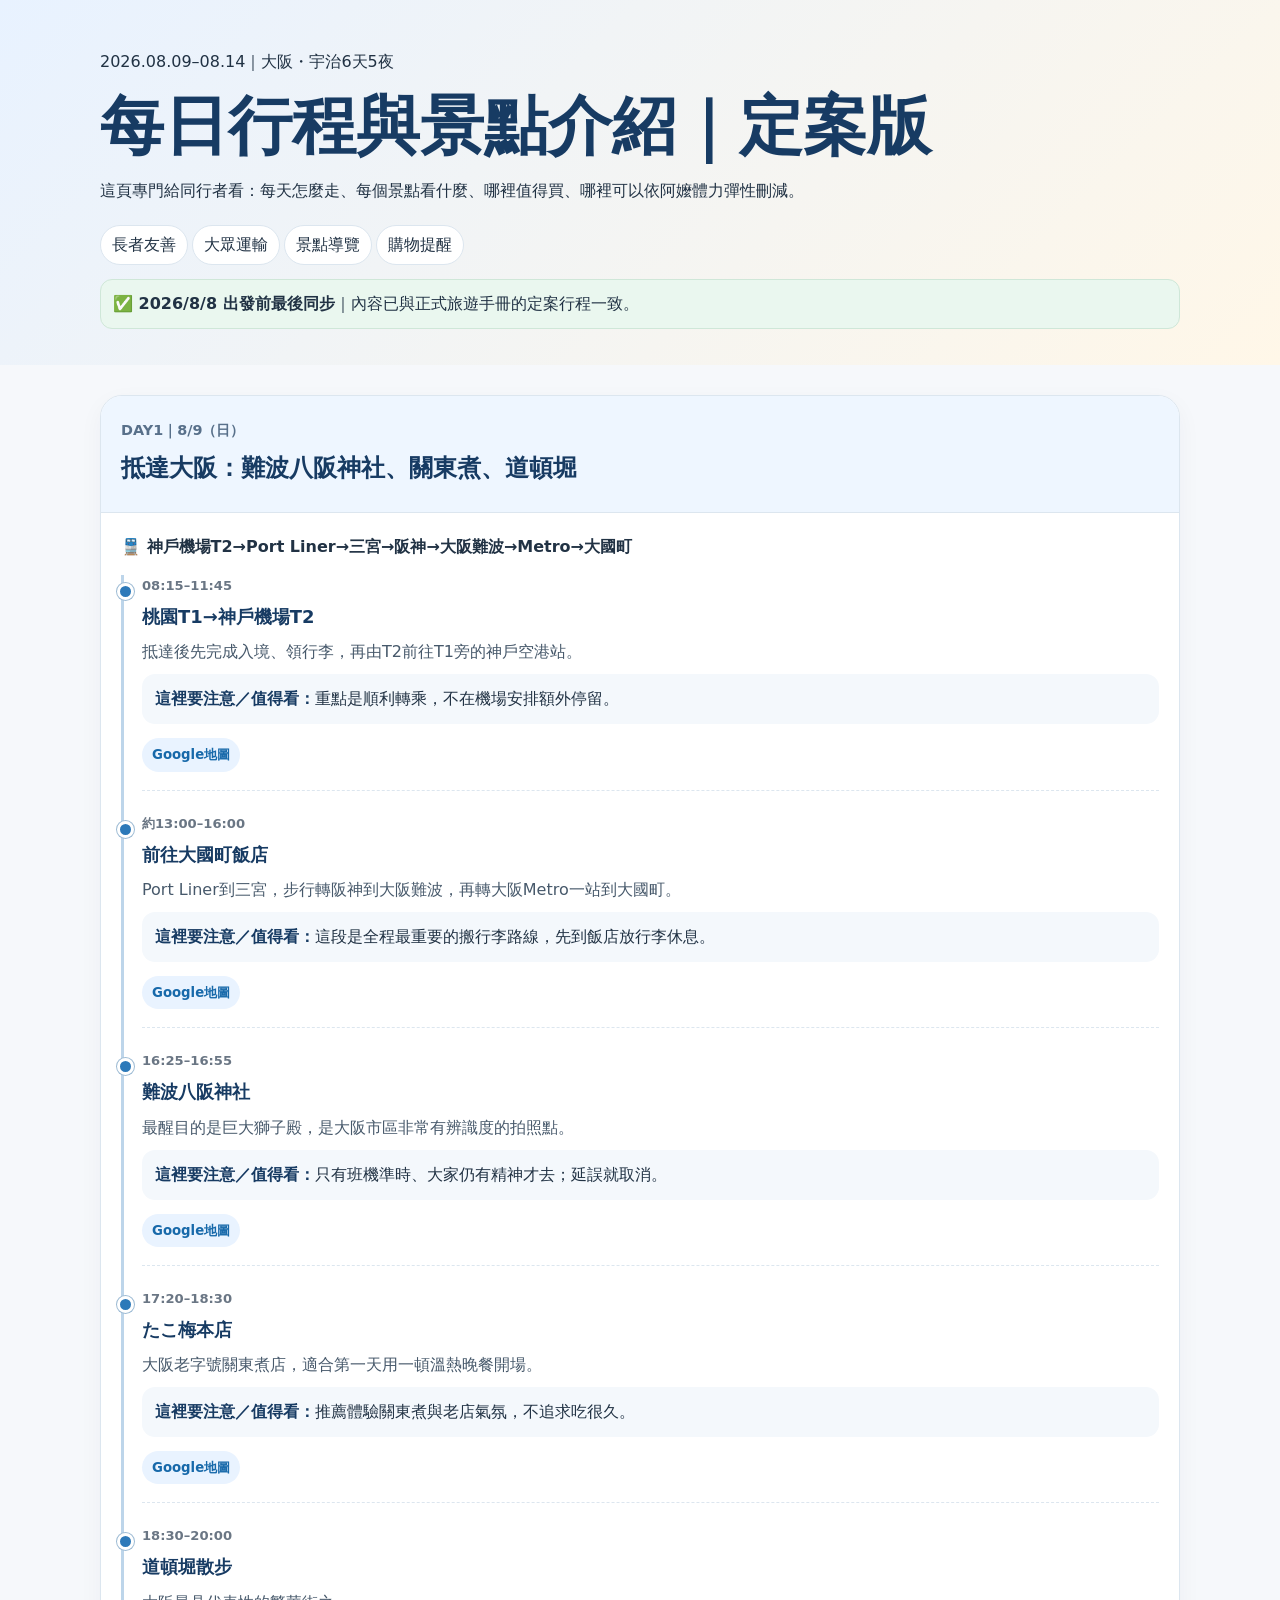
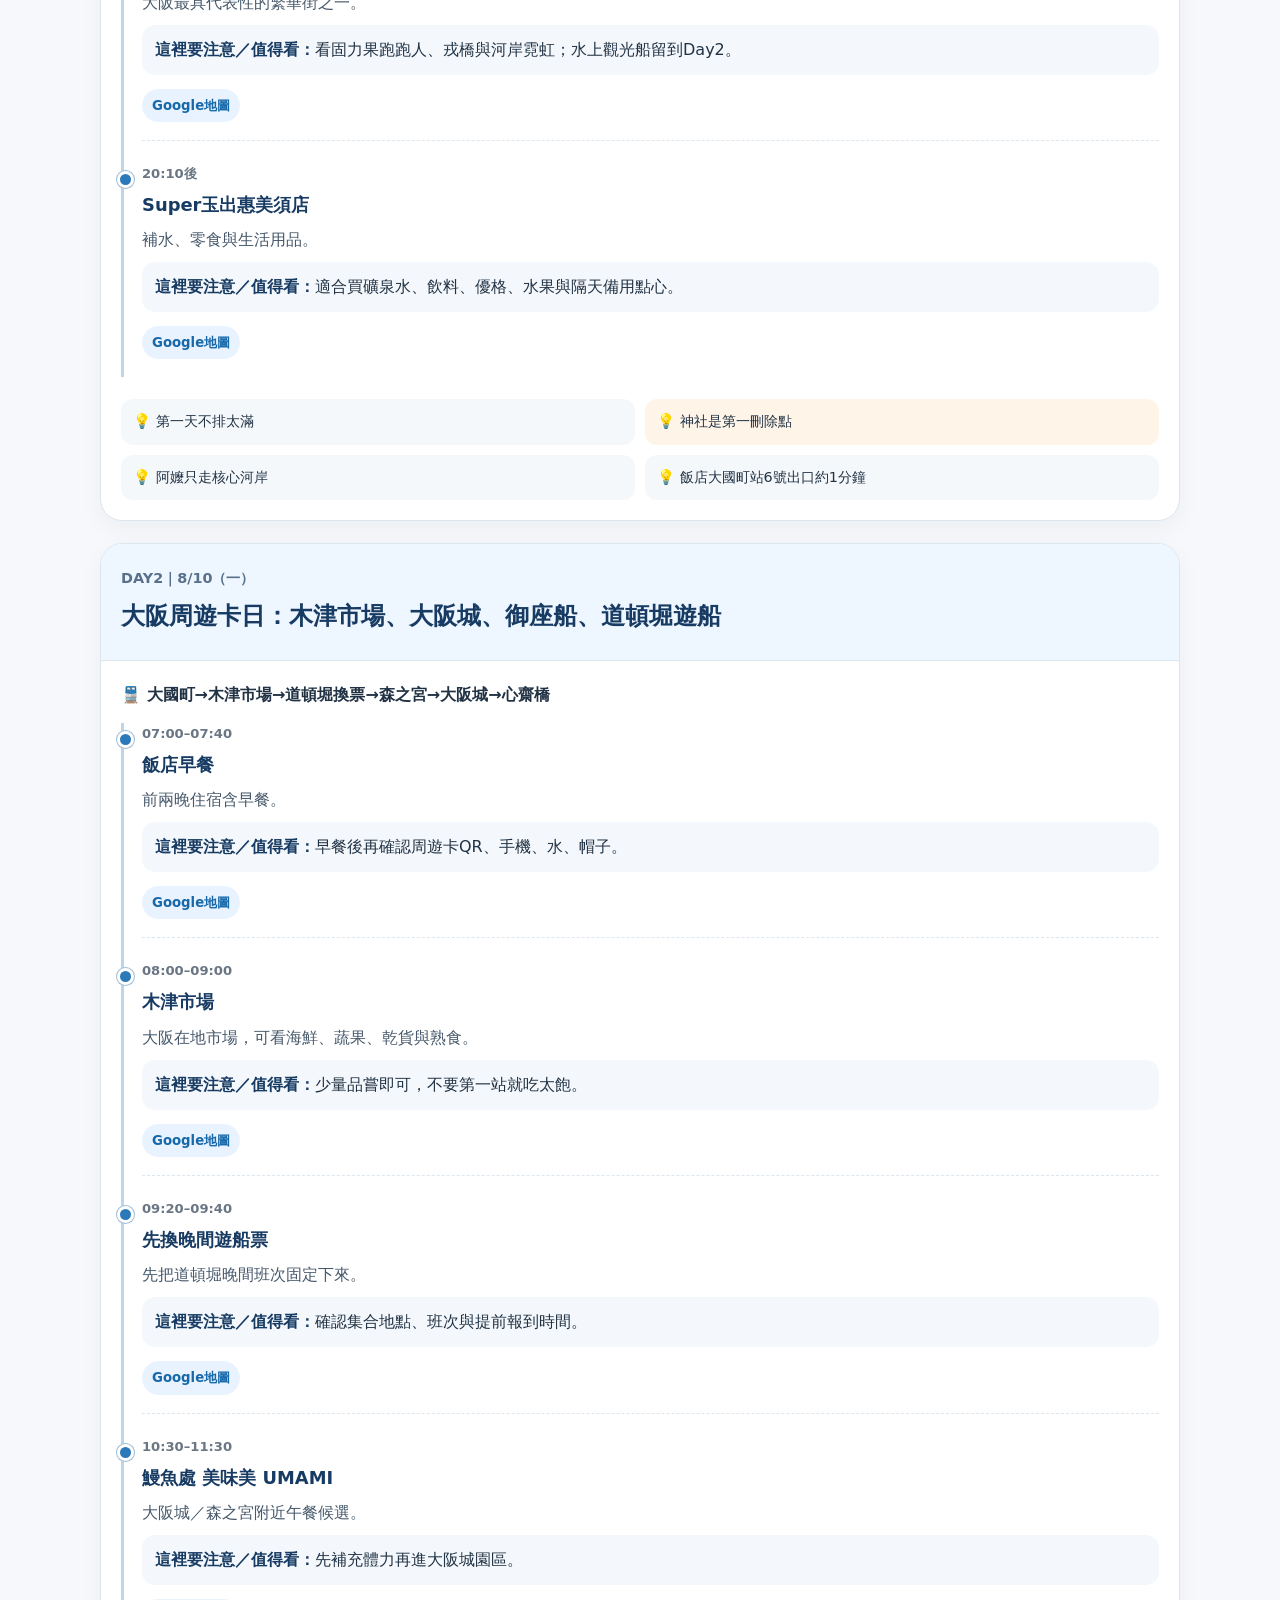
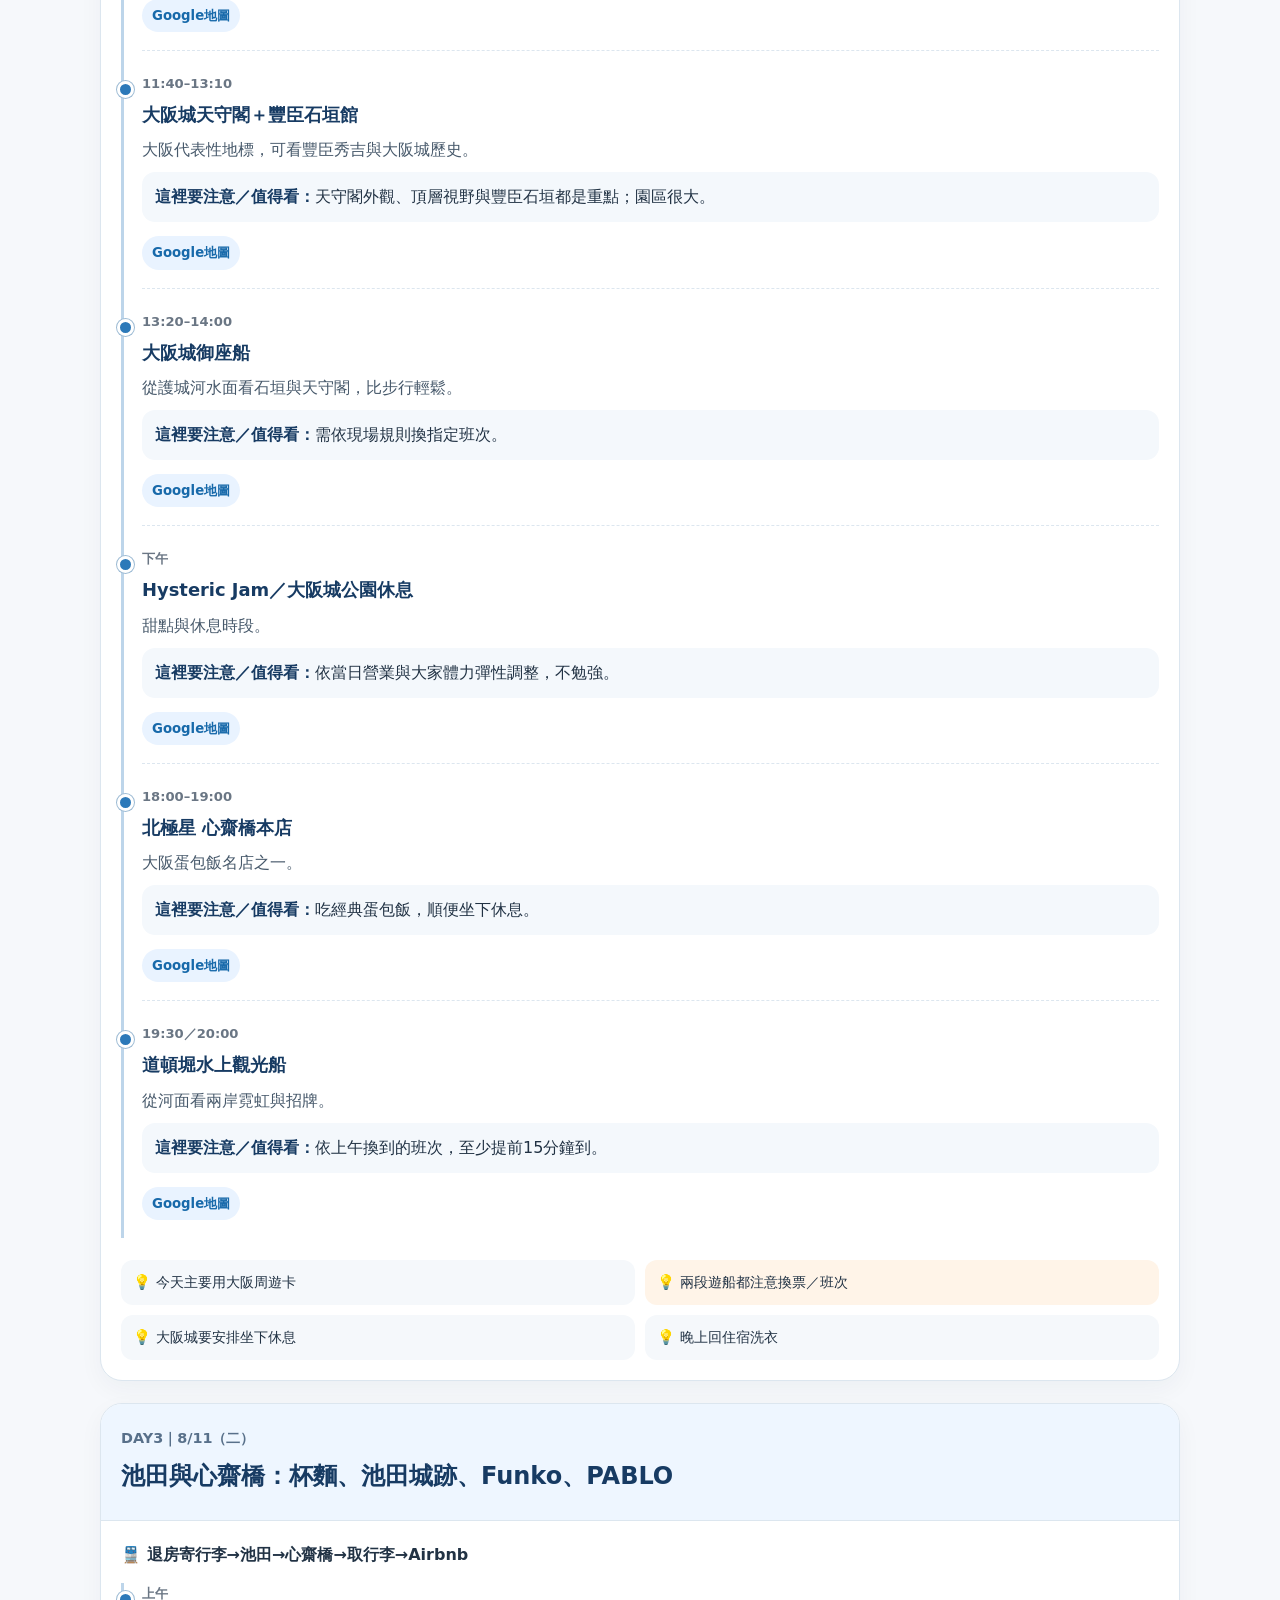
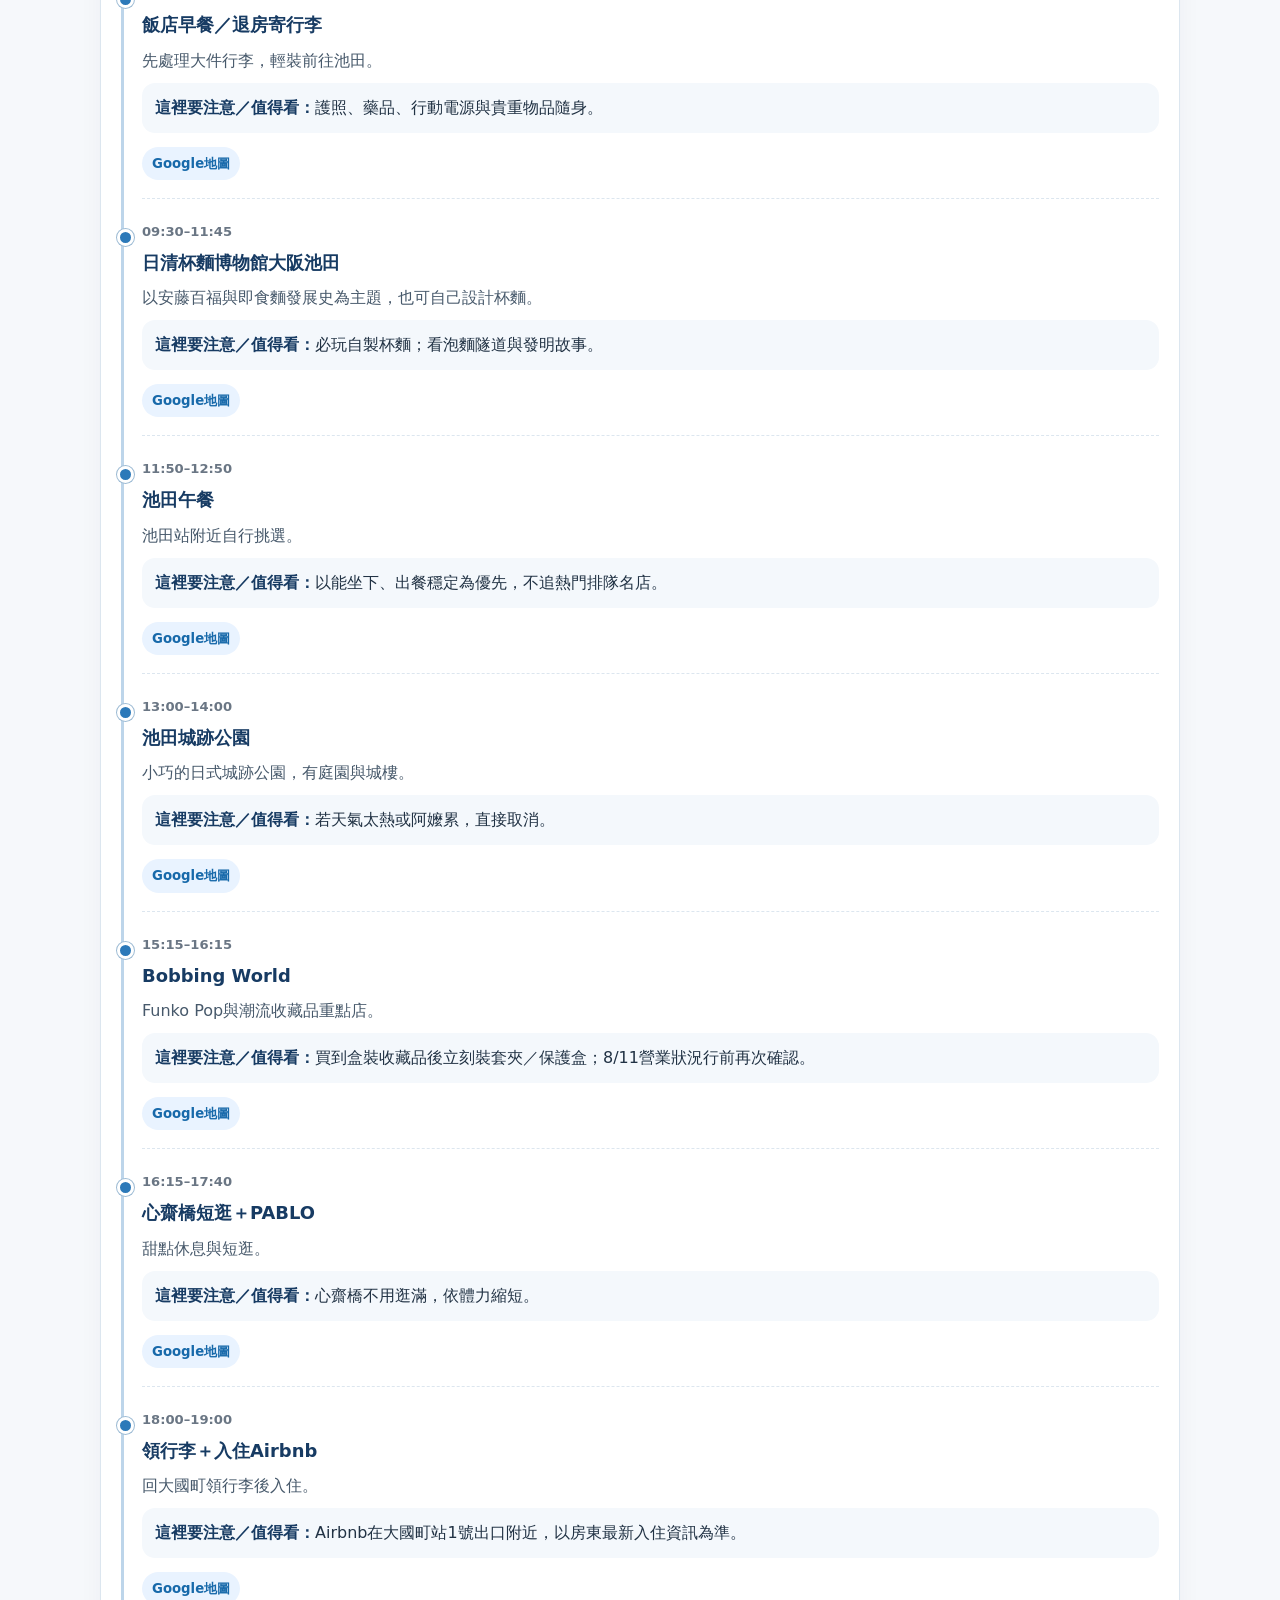
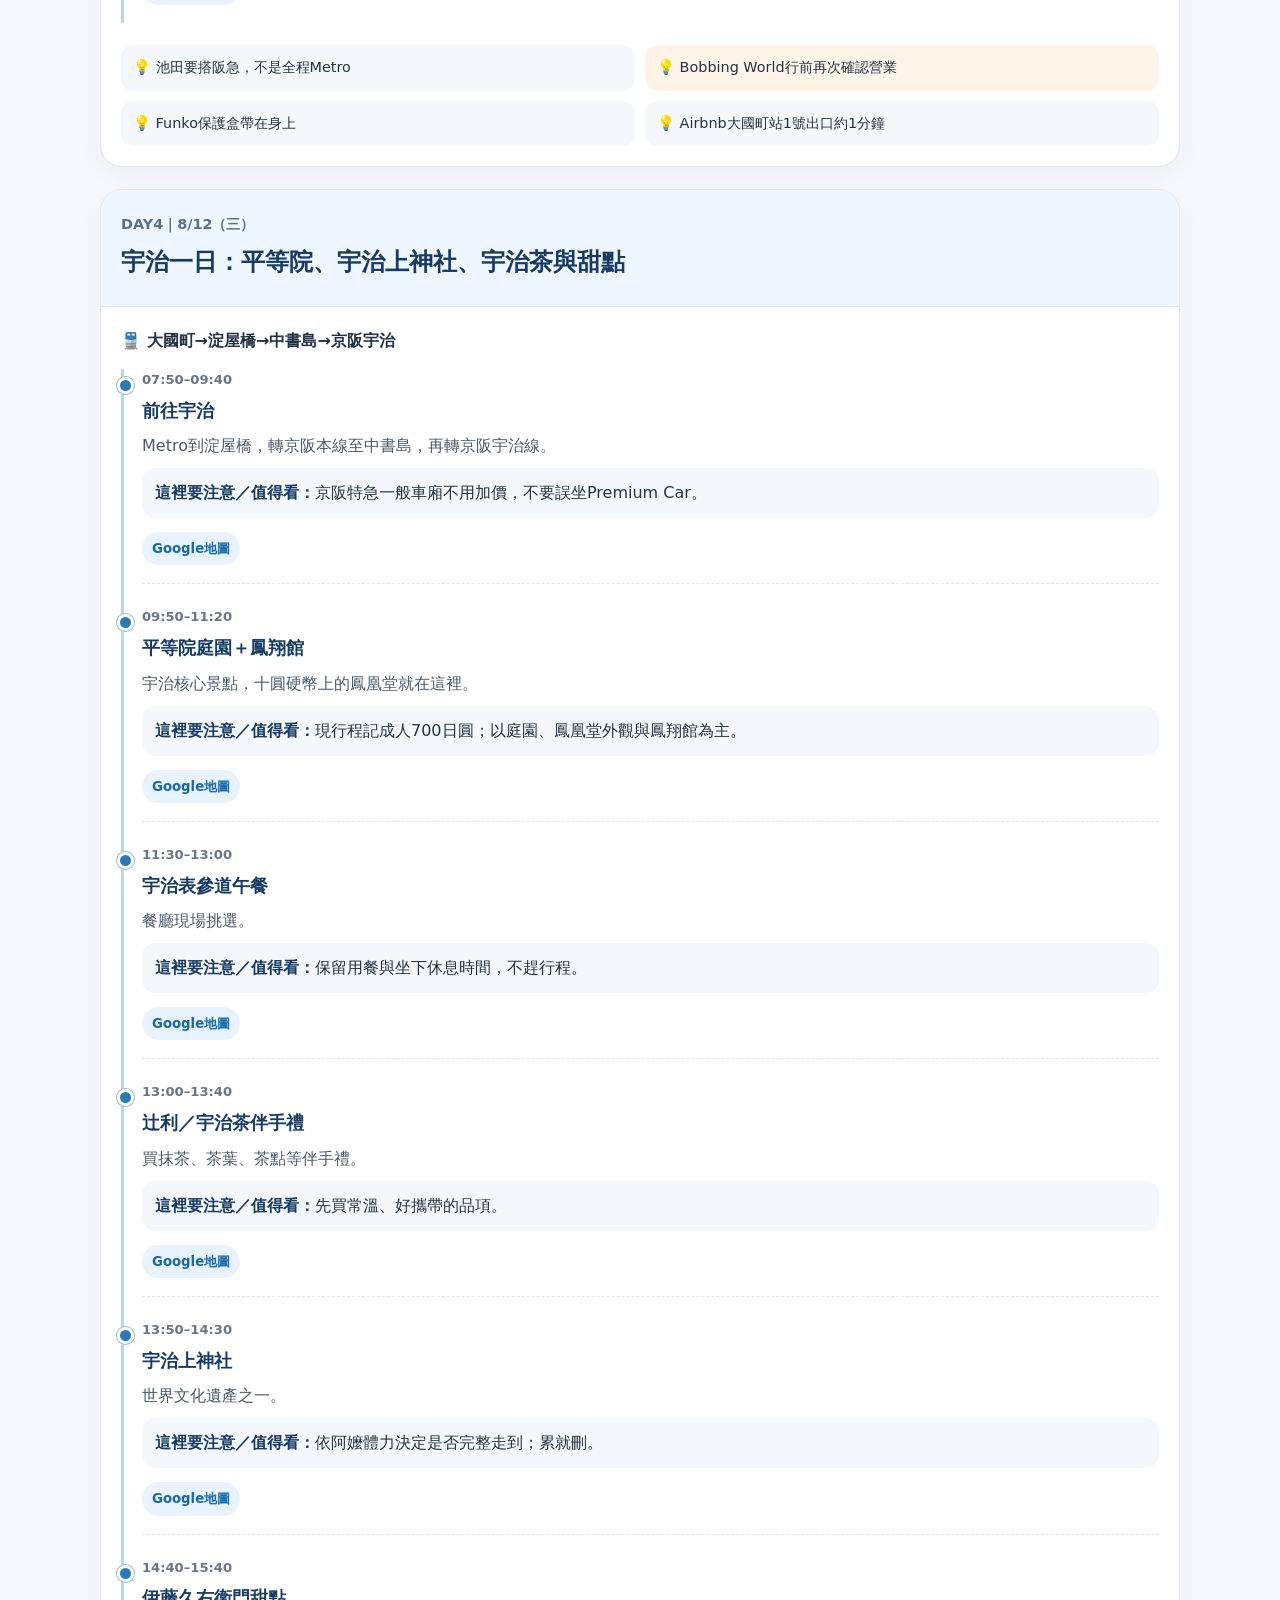
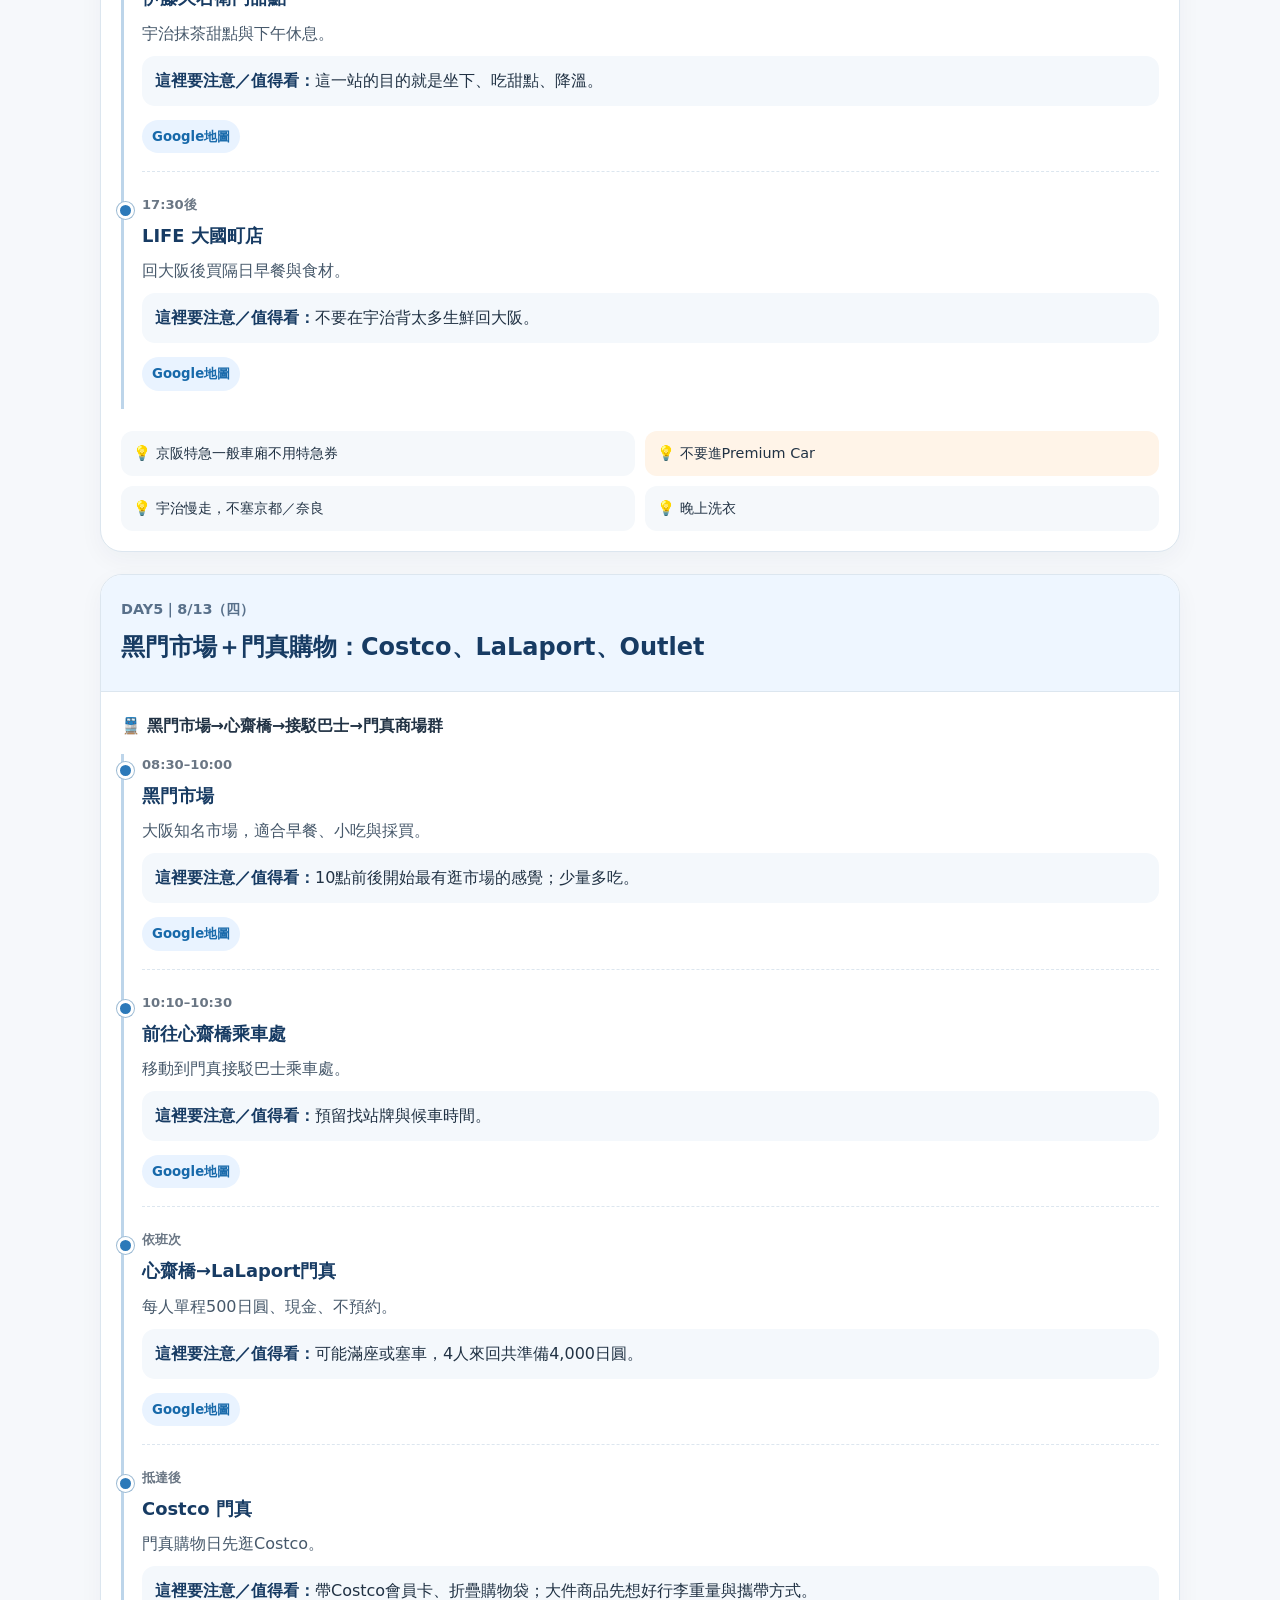
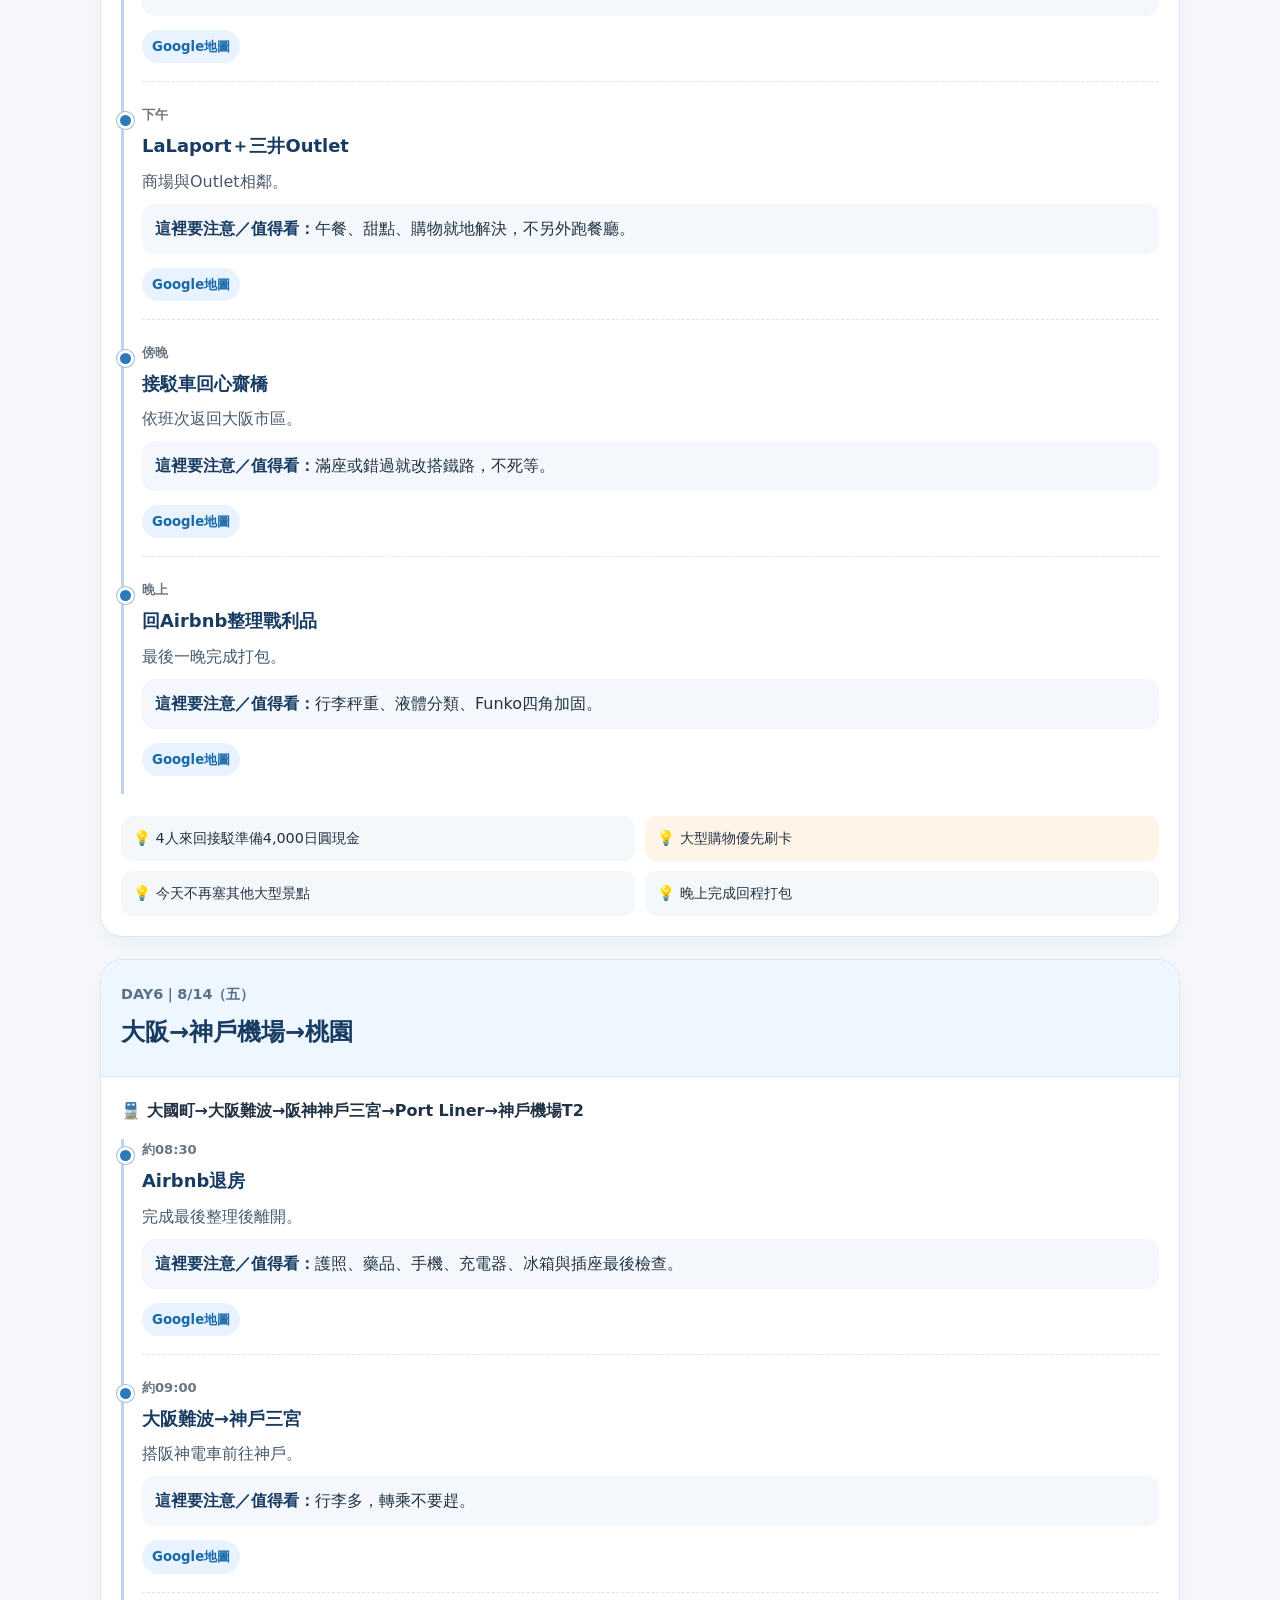
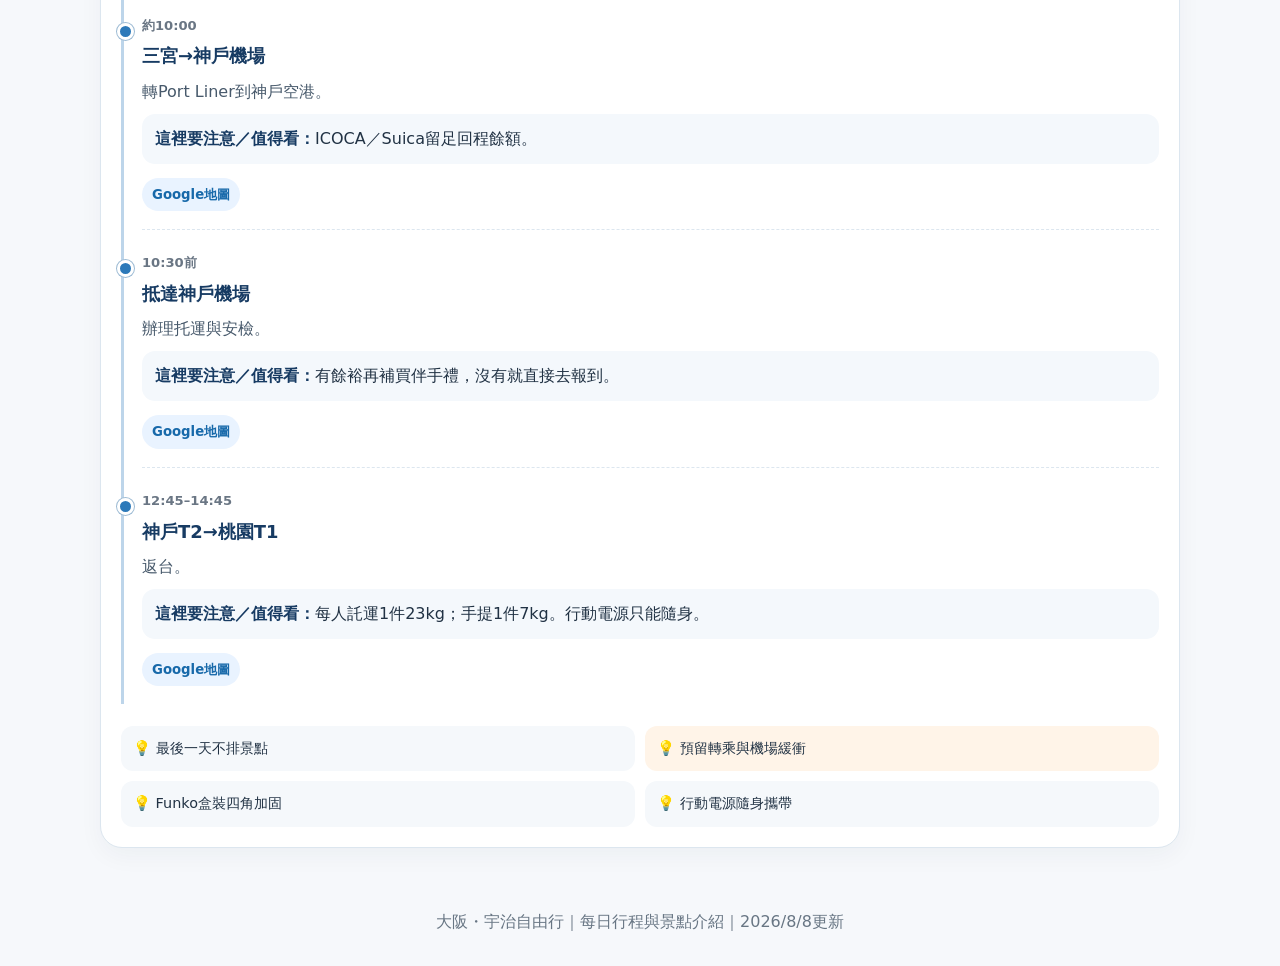
==== commit 68b29fd9: "Sync finalized Osaka Uji daily guide before departure" ====
--- a/index.html
+++ b/index.html
@@ -1,65 +1 @@
-<!doctype html>
-<html lang="zh-Hant">
-<head>
-<meta charset="utf-8">
-<meta name="viewport" content="width=device-width,initial-scale=1,viewport-fit=cover">
-<meta name="theme-color" content="#173b63">
-<title>大阪・宇治每日行程與景點介紹｜2026</title>
-<style>
-*{box-sizing:border-box}html{scroll-behavior:smooth}body{margin:0;font-family:system-ui,-apple-system,"Noto Sans TC",sans-serif;background:#f6f8fb;color:#213244;line-height:1.75}a{color:#1769aa}.wrap{width:min(1080px,calc(100% - 24px));margin:auto}.hero{padding:48px 0 36px;background:linear-gradient(135deg,#e8f2ff,#fff7e8)}h1{font-size:clamp(2rem,7vw,4rem);line-height:1.08;margin:.25em 0;color:#173b63}h2,h3{color:#173b63}.tag{display:inline-block;background:#fff;border:1px solid #dce6ef;border-radius:999px;padding:5px 11px;margin:4px 4px 0 0}.intro{max-width:760px}.days{display:grid;gap:22px;padding:30px 0}.day{background:#fff;border:1px solid #dce6ef;border-radius:22px;overflow:hidden;box-shadow:0 8px 24px #2030400b}.head{padding:20px;background:#eef6ff;border-bottom:1px solid #dce6ef}.head b{font-size:.9rem;color:#58708a}.head h2{margin:3px 0}.body{padding:20px}.route{font-weight:800;margin-bottom:14px}.timeline{border-left:3px solid #bdd5ea;padding-left:18px}.stop{position:relative;margin:0 0 22px;padding-bottom:18px;border-bottom:1px dashed #dce6ef}.stop:last-child{border-bottom:0}.stop:before{content:"";position:absolute;left:-25px;top:8px;width:11px;height:11px;border-radius:50%;background:#2c79b9;border:3px solid #fff;box-shadow:0 0 0 1px #9dbbd4}.time{font-size:.82rem;font-weight:800;color:#6a7684}.stop h3{margin:3px 0 6px;font-size:1.12rem}.brief{margin:0 0 8px;color:#47596b}.focus{margin:8px 0;padding:11px 13px;border-radius:13px;background:#f4f8fc}.focus strong{color:#173b63}.map{display:inline-block;margin-top:6px;text-decoration:none;font-weight:800;font-size:.83rem;background:#e9f3ff;padding:5px 10px;border-radius:999px}.tips{display:grid;grid-template-columns:repeat(2,1fr);gap:10px;margin-top:16px}.tip{background:#f5f8fb;border-radius:12px;padding:10px 12px;font-size:.9rem}.tip.warn{background:#fff4e8}.footer{text-align:center;padding:30px;color:#687684}@media(max-width:700px){.tips{grid-template-columns:1fr}.body{padding:16px}.head{padding:17px}}
-</style>
-</head>
-<body>
-<header class="hero"><div class="wrap"><div>2026.08.09–08.14｜大阪・宇治6天5夜</div><h1>每日行程與景點介紹</h1><p class="intro">不只告訴你每天怎麼走，也補上每個景點的特色、值得看的地方、適合買什麼，以及可以如何依照阿嬤體力彈性調整。</p><span class="tag">長者友善</span><span class="tag">大眾運輸</span><span class="tag">景點導覽</span><span class="tag">購物提醒</span></div></header>
-<main class="wrap"><section class="days" id="days"></section></main>
-<footer class="footer">大阪・宇治自由行｜獨立每日行程與景點介紹網站</footer>
-<script>
-const days=[
-{d:'DAY1｜8/9',t:'抵達大阪：神社、關東煮、道頓堀',r:'神戶機場T2→Port Liner→三宮→阪神→大阪難波→Metro→大國町',s:[
-['08:15–11:45','桃園T1→神戶機場T2','抵達關西地區的第一站。神戶機場規模較精簡，入境與領行李後即可銜接Port Liner前往三宮。','重點：先確認所有人的護照、行李與交通卡都在，再開始轉乘。','Kobe Airport Terminal 2'],
-['約13:00–16:00','前往大國町飯店','從三宮轉搭阪神電車到大阪難波，再轉大阪Metro至大國町。這段是全程最重要的搬行李路線。','看點：沿途不用安排景點，重點是順利抵達、辦理入住、稍作休息。','Hotel Sobial Namba Daikokucho'],
-['16:25–16:55','難波八阪神社','神社最醒目的地標是巨大獅子頭造型的獅子殿，張口的外觀很有震撼感，也是大阪市區相當特別的拍照點。','值得看：獅子殿正面、側面與神社小而安靜的境內。若班機延誤，這站可優先取消。','難波八阪神社'],
-['17:20–18:30','たこ梅本店','大阪老字號關東煮店，適合在第一天用一頓溫熱、節奏較慢的晚餐正式開始旅程。','推薦體驗：關東煮、章魚類料理與日式老店氣氛。長者可提早入店，避免久候。','たこ梅本店'],
-['18:30–20:00','道頓堀散步','大阪最具代表性的繁華街之一，霓虹招牌、河岸與巨大立體招牌都集中在此。','值得看：固力果跑跑人、戎橋、道頓堀川沿岸。第一晚以看夜景為主，遊船留到Day2。','道頓堀 グリコサイン'],
-['20:10後','Super玉出惠美須店','大阪辨識度很高的平價超市，招牌鮮豔，適合補飲料、水果、零食、早餐與日用品。','適合買：礦泉水、優格、水果、簡單熟食與隔天備用點心。','スーパー玉出 恵美須店']],tip:['第一天不排太滿','神社是首要刪除點','阿嬤只走核心河岸','行動電源不能託運']},
-{d:'DAY2｜8/10',t:'大阪周遊卡日：市場、大阪城、兩段遊船',r:'大國町→木津市場→道頓堀換票→森之宮→大阪城→心齋橋',s:[
-['07:00–07:40','飯店早餐','先在飯店吃早餐，可減少上午找餐廳的時間，也讓大家有體力逛市場與大阪城。','提醒：早餐後再確認周遊卡QR、手機電量、水與帽子。','Hotel Sobial Namba Daikokucho'],
-['08:00–09:00','木津市場','大阪市區的重要傳統市場，規模不如觀光市場那麼喧鬧，能看到海鮮、蔬果、乾貨與在地飲食。','值得看：魚貨攤、乾貨、熟食與市場日常。建議少量品嘗，不要在第一站吃太飽。','大阪木津卸売市場'],
-['09:20–09:40','先換晚間遊船票','先把晚上的道頓堀遊船班次換好，可避免熱門時段額滿。','重點：確認集合地點、班次與提前報到時間，並把票券截圖留在手機。','とんぼりリバークルーズ チケット売り場'],
-['10:30–11:30','鰻魚處美味美UMAMI','以鰻魚料理為主的午餐，安排在大阪城前，可先補充體力再進入範圍較大的城區。','推薦：鰻魚飯與套餐。長者可選份量較輕的餐點。','鰻魚處 美味美 UMAMI 森之宮'],
-['11:40–13:10','大阪城天守閣＋豐臣石垣館','大阪代表性地標。天守閣內可了解豐臣秀吉與大阪城歷史，登高後可眺望大阪市區；石垣館則能看到被保存於地下的豐臣時代石垣。','值得看：天守閣外觀、頂層景觀、歷史展示與豐臣石垣。城區很大，務必安排坐下休息。','大阪城天守閣'],
-['13:20–14:00','大阪城御座船','從護城河水面欣賞大阪城石垣與天守閣，是比步行更輕鬆的觀景方式。','看點：巨大石垣、護城河視角與大阪城倒影。需現場換指定班次。','大阪城御座船 乗り場'],
-['18:00–19:00','北極星心齋橋本店','大阪蛋包飯名店之一，傳統日式建築與庭院氛圍也是特色。','推薦：經典蛋包飯。這一站適合當作下午休息後的輕鬆晚餐。','北極星 心斎橋本店'],
-['19:30或20:00','道頓堀水上觀光船','從河面看兩岸霓虹與招牌，比步行更能完整感受道頓堀夜景。','看點：固力果招牌、橋梁、沿岸燈光與熱鬧街景。請提前15分鐘抵達。','とんぼりリバークルーズ 乗り場']],tip:['今天主要用大阪周遊卡','上午先換晚間船票','大阪城安排坐下休息','晚上回住宿可洗衣']},
-{d:'DAY3｜8/11',t:'池田與心齋橋：杯麵、Funko、入住Airbnb',r:'退房寄行李→池田→心齋橋→取行李→Airbnb',s:[
-['早餐後','退房並寄放行李','先把大件行李留在飯店，輕裝前往池田，會比拖行李轉乘舒服很多。','提醒：貴重物品、護照、藥品與行動電源隨身攜帶。','Hotel Sobial Namba Daikokucho'],
-['09:30–11:45','日清杯麵博物館大阪池田','以安藤百福與即食麵發展史為主題，展覽互動性高，也能自己設計杯麵包裝並選擇配料。','必玩：自製杯麵。值得看：泡麵隧道、發明故事與復古產品。','カップヌードルミュージアム 大阪池田'],
-['11:50–12:50','池田午餐','博物館附近有不少簡單餐廳，適合找能坐下、出餐穩定的店家。','策略：不追熱門排隊名店，以阿嬤能休息、大家吃得舒服為主。','池田市観光案内所'],
-['13:00–14:00','池田城跡公園','小巧的日式城跡公園，有庭園、池塘與重建城樓，可俯瞰池田市區。','值得看：日式庭園與城樓景觀。若天氣炎熱或阿嬤疲累，可直接取消。','池田城跡公園'],
-['15:15–16:15','Bobbing World','以Funko Pop與潮流收藏品為主的店，是這趟旅程中最明確的收藏購物站。','選購重點：先檢查盒角、透明窗是否刮傷，再確認是否有保護盒或壓盒套夾。','Bobbing World Osaka'],
-['16:15–17:40','心齋橋＋PABLO','心齋橋是大阪重要購物區，藥妝、服飾與甜點店集中；PABLO則以起司塔聞名。','建議：只逛核心路段，買起司甜點後就前往取行李，不要逛到過度疲勞。','PABLO 心斎橋本店'],
-['18:00後','取行李並入住Airbnb','完成住宿轉換後，先熟悉門鎖、垃圾規則、洗衣機與最近車站。','提醒：以房東最新定位與入住說明為準，並把住宿地址截圖分享給同行者。','パルステージ難波南']],tip:['Cup Noodles Museum這天有開','Funko建議手提不託運','池田城跡是彈性景點','晚上可選HARUKAS 300']},
-{d:'DAY4｜8/12',t:'宇治一日：平等院、抹茶、神社',r:'大阪→宇治→平等院→表參道→宇治上神社→大阪',s:[
-['早上','前往宇治','從大阪前往宇治後，步行路線會集中在宇治川與平等院周邊。','看點：一到宇治就能感受到茶鄉與古都氣氛，節奏比大阪市區安靜。','Uji Station'],
-['上午','平等院庭園＋鳳翔館','平等院以鳳凰堂最具代表性，也是日圓硬幣與紙鈔圖案常見的文化意象之一。鳳翔館展示寺院文物與建築相關內容。','必看：鳳凰堂倒映池面的經典角度、庭園與館內鳳凰文物。鳳凰堂內部需另購票。','平等院'],
-['中午','平等院表參道午餐','表參道聚集抹茶蕎麥麵、茶飯、甜點與伴手禮店，是宇治最方便的用餐區。','建議：優先找有冷氣與座位的店，保留午後體力。','Byodoin Omotesando'],
-['午後','辻利買伴手禮','宇治代表性茶品牌之一，可一次看抹茶粉、煎茶、焙茶與常溫甜點。','適合買：茶包、抹茶點心、焙茶點心與易攜帶禮盒。','辻利 宇治本店'],
-['彈性','宇治上神社','宇治上神社規模不大，氣氛幽靜，與平等院隔河相望，適合喜歡古建築與神社氛圍的人。','值得看：本殿、拜殿與安靜林蔭。若阿嬤累，這站可取消。','宇治上神社'],
-['下午','伊藤久右衛門甜點','宇治知名茶品牌，適合坐下吃抹茶聖代、甜點或飲品，作為午後休息站。','推薦：抹茶聖代、焙茶甜點或季節限定品。','伊藤久右衛門 宇治本店'],
-['晚上','LIFE大國町採買','大型生活超市，品項比便利商店完整，適合補水果、牛奶、熟食與隔日早餐。','適合買：便當、壽司、沙拉、飲料與家庭包零食。','ライフ大国町店']],tip:['宇治以平等院為核心','神社可視體力取消','抹茶甜點不要排太密','晚上回住宿可洗衣']},
-{d:'DAY5｜8/13',t:'市場與門真購物：Costco、LaLaport、Outlet',r:'黑門市場→心齋橋→付費接駁巴士→門真商場群',s:[
-['上午','黑門市場','大阪知名觀光市場，海鮮、水果、和牛、熟食與零食選擇多。','策略：每樣少量分食，先看一圈再買，避免太早買需要冷藏的商品。','黒門市場'],
-['上午後段','心齋橋短逛','補逛前幾天沒買到的藥妝、服飾或伴手禮，並預留時間前往接駁車站。','提醒：這天以門真購物為主，心齋橋不要停留過久。','Shinsaibashi Station'],
-['中午前後','搭付費接駁巴士','由心齋橋前往LaLaport門真，省去多次電車轉乘，對長者與購物日很方便。','注意：每人單程500日圓、只收現金；4人來回需準備4,000日圓。','三井ショッピングパーク ららぽーと門真'],
-['下午','Costco門真','大型量販店，適合採買食品、家用品與日本限定商品，但包裝多偏大。','購物原則：先確認行李空間與重量，再買常溫、輕量、好攜帶商品。記得帶Costco會員卡。','Costco Wholesale Kadoma'],
-['下午至晚間','LaLaport＋三井Outlet','LaLaport偏綜合購物與餐飲，Outlet則以品牌折扣商品為主，兩區集中在同一建築群。','適合逛：服飾、鞋包、家居、動漫與餐飲。可依體力分組，約定集合時間。','三井アウトレットパーク 大阪門真']],tip:['4人來回接駁共4,000日圓現金','Costco會員卡要帶','大型購物優先刷卡','回程行李每件控制21～22公斤']},
-{d:'DAY6｜8/14',t:'返程：大阪→神戶機場→桃園',r:'Airbnb→大阪難波→阪神→三宮→Port Liner→神戶機場T2',s:[
-['早上','退房前最後檢查','最後確認住宿內沒有遺漏充電器、藥品、冰箱食品與個人物品。','建議：一人負責證件、一人負責房間巡查，離開前拍下房況。','パルステージ難波南'],
-['建議提早','前往神戶機場','需經大阪難波、三宮與Port Liner轉乘，帶行李時速度會比平常慢。','原則：寧可提早到機場吃飯休息，也不要壓縮轉乘時間。','Kobe Airport Terminal 2'],
-['12:45–14:45','神戶T2→桃園T1','辦理報到、託運與安檢後返台。','行李：每人託運1件、每件23公斤；手提1件7公斤。行動電源與Funko盡量手提。','Taiwan Taoyuan International Airport Terminal 1']],tip:['至少提前2小時到機場','液體與大型購物放託運','行動電源放手提','Funko用保護盒並盡量手提']}
-];
-const root=document.querySelector('#days');
-days.forEach(x=>{const e=document.createElement('article');e.className='day';e.innerHTML=`<div class="head"><b>${x.d}</b><h2>${x.t}</h2></div><div class="body"><div class="route">🚆 ${x.r}</div><div class="timeline">${x.s.map(v=>`<div class="stop"><div class="time">${v[0]}</div><h3>${v[1]}</h3><p class="brief">${v[2]}</p><div class="focus"><strong>這裡要注意／值得看：</strong>${v[3]}</div><a class="map" target="_blank" rel="noopener" href="https://www.google.com/maps/search/?api=1&query=${encodeURIComponent(v[4])}">Google地圖</a></div>`).join('')}</div><div class="tips">${x.tip.map((v,i)=>`<div class="tip ${i==1?'warn':''}">💡 ${v}</div>`).join('')}</div></div>`;root.appendChild(e)});
-</script>
-</body>
-</html>+<!doctype html><html lang="zh-Hant"><head><meta charset="utf-8"><meta name="viewport" content="width=device-width,initial-scale=1,viewport-fit=cover"><meta name="theme-color" content="#173b63"><title>大阪・宇治每日行程與景點介紹｜定案版</title><style>*{box-sizing:border-box}html{scroll-behavior:smooth}body{margin:0;font-family:system-ui,-apple-system,"Noto Sans TC",sans-serif;background:#f6f8fb;color:#213244;line-height:1.75}a{color:#1769aa}.wrap{width:min(1080px,calc(100% - 24px));margin:auto}.hero{padding:48px 0 36px;background:linear-gradient(135deg,#e8f2ff,#fff7e8)}h1{font-size:clamp(2rem,7vw,4rem);line-height:1.08;margin:.25em 0;color:#173b63}h2,h3{color:#173b63}.tag{display:inline-block;background:#fff;border:1px solid #dce6ef;border-radius:999px;padding:5px 11px;margin:4px 4px 0 0}.intro{max-width:800px}.status{margin-top:14px;padding:10px 12px;background:#eaf7ef;border:1px solid #cfe7d8;border-radius:12px}.days{display:grid;gap:22px;padding:30px 0}.day{background:#fff;border:1px solid #dce6ef;border-radius:22px;overflow:hidden;box-shadow:0 8px 24px #2030400b}.head{padding:20px;background:#eef6ff;border-bottom:1px solid #dce6ef}.head b{font-size:.9rem;color:#58708a}.head h2{margin:3px 0}.body{padding:20px}.route{font-weight:800;margin-bottom:14px}.timeline{border-left:3px solid #bdd5ea;padding-left:18px}.stop{position:relative;margin:0 0 22px;padding-bottom:18px;border-bottom:1px dashed #dce6ef}.stop:last-child{border-bottom:0}.stop:before{content:"";position:absolute;left:-25px;top:8px;width:11px;height:11px;border-radius:50%;background:#2c79b9;border:3px solid #fff;box-shadow:0 0 0 1px #9dbbd4}.time{font-size:.82rem;font-weight:800;color:#6a7684}.stop h3{margin:3px 0 6px;font-size:1.12rem}.brief{margin:0 0 8px;color:#47596b}.focus{margin:8px 0;padding:11px 13px;border-radius:13px;background:#f4f8fc}.focus strong{color:#173b63}.map{display:inline-block;margin-top:6px;text-decoration:none;font-weight:800;font-size:.83rem;background:#e9f3ff;padding:5px 10px;border-radius:999px}.tips{display:grid;grid-template-columns:repeat(2,1fr);gap:10px;margin-top:16px}.tip{background:#f5f8fb;border-radius:12px;padding:10px 12px;font-size:.9rem}.tip.warn{background:#fff4e8}.footer{text-align:center;padding:30px;color:#687684}@media(max-width:700px){.tips{grid-template-columns:1fr}.body{padding:16px}.head{padding:17px}}</style></head><body><header class="hero"><div class="wrap"><div>2026.08.09–08.14｜大阪・宇治6天5夜</div><h1>每日行程與景點介紹｜定案版</h1><p class="intro">這頁專門給同行者看：每天怎麼走、每個景點看什麼、哪裡值得買、哪裡可以依阿嬤體力彈性刪減。</p><span class="tag">長者友善</span><span class="tag">大眾運輸</span><span class="tag">景點導覽</span><span class="tag">購物提醒</span><div class="status"><b>✅ 2026/8/8 出發前最後同步</b>｜內容已與正式旅遊手冊的定案行程一致。</div></div></header><main class="wrap"><section class="days" id="days"></section></main><footer class="footer">大阪・宇治自由行｜每日行程與景點介紹｜2026/8/8更新</footer><script>const days=[{d:'DAY1｜8/9（日）',t:'抵達大阪：難波八阪神社、關東煮、道頓堀',r:'神戶機場T2→Port Liner→三宮→阪神→大阪難波→Metro→大國町',s:[['08:15–11:45','桃園T1→神戶機場T2','抵達後先完成入境、領行李，再由T2前往T1旁的神戶空港站。','重點是順利轉乘，不在機場安排額外停留。','Kobe Airport Terminal 2'],['約13:00–16:00','前往大國町飯店','Port Liner到三宮，步行轉阪神到大阪難波，再轉大阪Metro一站到大國町。','這段是全程最重要的搬行李路線，先到飯店放行李休息。','Hotel Sobial Namba Daikokucho'],['16:25–16:55','難波八阪神社','最醒目的是巨大獅子殿，是大阪市區非常有辨識度的拍照點。','只有班機準時、大家仍有精神才去；延誤就取消。','難波八阪神社'],['17:20–18:30','たこ梅本店','大阪老字號關東煮店，適合第一天用一頓溫熱晚餐開場。','推薦體驗關東煮與老店氣氛，不追求吃很久。','たこ梅本店'],['18:30–20:00','道頓堀散步','大阪最具代表性的繁華街之一。','看固力果跑跑人、戎橋與河岸霓虹；水上觀光船留到Day2。','道頓堀 グリコサイン'],['20:10後','Super玉出惠美須店','補水、零食與生活用品。','適合買礦泉水、飲料、優格、水果與隔天備用點心。','スーパー玉出 恵美須店']],tip:['第一天不排太滿','神社是第一刪除點','阿嬤只走核心河岸','飯店大國町站6號出口約1分鐘']},{d:'DAY2｜8/10（一）',t:'大阪周遊卡日：木津市場、大阪城、御座船、道頓堀遊船',r:'大國町→木津市場→道頓堀換票→森之宮→大阪城→心齋橋',s:[['07:00–07:40','飯店早餐','前兩晚住宿含早餐。','早餐後再確認周遊卡QR、手機、水、帽子。','Hotel Sobial Namba Daikokucho'],['08:00–09:00','木津市場','大阪在地市場，可看海鮮、蔬果、乾貨與熟食。','少量品嘗即可，不要第一站就吃太飽。','大阪木津卸売市場'],['09:20–09:40','先換晚間遊船票','先把道頓堀晚間班次固定下來。','確認集合地點、班次與提前報到時間。','とんぼりリバークルーズ チケット売り場'],['10:30–11:30','鰻魚處 美味美 UMAMI','大阪城／森之宮附近午餐候選。','先補充體力再進大阪城園區。','鰻魚處 美味美 UMAMI 森之宮'],['11:40–13:10','大阪城天守閣＋豐臣石垣館','大阪代表性地標，可看豐臣秀吉與大阪城歷史。','天守閣外觀、頂層視野與豐臣石垣都是重點；園區很大。','大阪城天守閣'],['13:20–14:00','大阪城御座船','從護城河水面看石垣與天守閣，比步行輕鬆。','需依現場規則換指定班次。','大阪城御座船 乗り場'],['下午','Hysteric Jam／大阪城公園休息','甜點與休息時段。','依當日營業與大家體力彈性調整，不勉強。','Hysteric Jam 大阪城公園店'],['18:00–19:00','北極星 心齋橋本店','大阪蛋包飯名店之一。','吃經典蛋包飯，順便坐下休息。','北極星 心斎橋本店'],['19:30／20:00','道頓堀水上觀光船','從河面看兩岸霓虹與招牌。','依上午換到的班次，至少提前15分鐘到。','とんぼりリバークルーズ 乗り場']],tip:['今天主要用大阪周遊卡','兩段遊船都注意換票／班次','大阪城要安排坐下休息','晚上回住宿洗衣']},{d:'DAY3｜8/11（二）',t:'池田與心齋橋：杯麵、池田城跡、Funko、PABLO',r:'退房寄行李→池田→心齋橋→取行李→Airbnb',s:[['上午','飯店早餐／退房寄行李','先處理大件行李，輕裝前往池田。','護照、藥品、行動電源與貴重物品隨身。','Hotel Sobial Namba Daikokucho'],['09:30–11:45','日清杯麵博物館大阪池田','以安藤百福與即食麵發展史為主題，也可自己設計杯麵。','必玩自製杯麵；看泡麵隧道與發明故事。','カップヌードルミュージアム 大阪池田'],['11:50–12:50','池田午餐','池田站附近自行挑選。','以能坐下、出餐穩定為優先，不追熱門排隊名店。','池田駅'],['13:00–14:00','池田城跡公園','小巧的日式城跡公園，有庭園與城樓。','若天氣太熱或阿嬤累，直接取消。','池田城跡公園'],['15:15–16:15','Bobbing World','Funko Pop與潮流收藏品重點店。','買到盒裝收藏品後立刻裝套夾／保護盒；8/11營業狀況行前再次確認。','Bobbing World Osaka'],['16:15–17:40','心齋橋短逛＋PABLO','甜點休息與短逛。','心齋橋不用逛滿，依體力縮短。','PABLO 心斎橋本店'],['18:00–19:00','領行李＋入住Airbnb','回大國町領行李後入住。','Airbnb在大國町站1號出口附近，以房東最新入住資訊為準。','パルステージ難波南']],tip:['池田要搭阪急，不是全程Metro','Bobbing World行前再次確認營業','Funko保護盒帶在身上','Airbnb大國町站1號出口約1分鐘']},{d:'DAY4｜8/12（三）',t:'宇治一日：平等院、宇治上神社、宇治茶與甜點',r:'大國町→淀屋橋→中書島→京阪宇治',s:[['07:50–09:40','前往宇治','Metro到淀屋橋，轉京阪本線至中書島，再轉京阪宇治線。','京阪特急一般車廂不用加價，不要誤坐Premium Car。','京阪宇治駅'],['09:50–11:20','平等院庭園＋鳳翔館','宇治核心景點，十圓硬幣上的鳳凰堂就在這裡。','現行程記成人700日圓；以庭園、鳳凰堂外觀與鳳翔館為主。','平等院'],['11:30–13:00','宇治表參道午餐','餐廳現場挑選。','保留用餐與坐下休息時間，不趕行程。','宇治橋通り商店街'],['13:00–13:40','辻利／宇治茶伴手禮','買抹茶、茶葉、茶點等伴手禮。','先買常溫、好攜帶的品項。','辻利 宇治'],['13:50–14:30','宇治上神社','世界文化遺產之一。','依阿嬤體力決定是否完整走到；累就刪。','宇治上神社'],['14:40–15:40','伊藤久右衛門甜點','宇治抹茶甜點與下午休息。','這一站的目的就是坐下、吃甜點、降溫。','伊藤久右衛門 宇治'],['17:30後','LIFE 大國町店','回大阪後買隔日早餐與食材。','不要在宇治背太多生鮮回大阪。','ライフ 大国町店']],tip:['京阪特急一般車廂不用特急券','不要進Premium Car','宇治慢走，不塞京都／奈良','晚上洗衣']},{d:'DAY5｜8/13（四）',t:'黑門市場＋門真購物：Costco、LaLaport、Outlet',r:'黑門市場→心齋橋→接駁巴士→門真商場群',s:[['08:30–10:00','黑門市場','大阪知名市場，適合早餐、小吃與採買。','10點前後開始最有逛市場的感覺；少量多吃。','黒門市場'],['10:10–10:30','前往心齋橋乘車處','移動到門真接駁巴士乘車處。','預留找站牌與候車時間。','心斎橋駅'],['依班次','心齋橋→LaLaport門真','每人單程500日圓、現金、不預約。','可能滿座或塞車，4人來回共準備4,000日圓。','三井ショッピングパーク ららぽーと門真'],['抵達後','Costco 門真','門真購物日先逛Costco。','帶Costco會員卡、折疊購物袋；大件商品先想好行李重量與攜帶方式。','コストコホールセール 門真倉庫店'],['下午','LaLaport＋三井Outlet','商場與Outlet相鄰。','午餐、甜點、購物就地解決，不另外跑餐廳。','三井アウトレットパーク 大阪門真'],['傍晚','接駁車回心齋橋','依班次返回大阪市區。','滿座或錯過就改搭鐵路，不死等。','心斎橋駅'],['晚上','回Airbnb整理戰利品','最後一晚完成打包。','行李秤重、液體分類、Funko四角加固。','パルステージ難波南']],tip:['4人來回接駁準備4,000日圓現金','大型購物優先刷卡','今天不再塞其他大型景點','晚上完成回程打包']},{d:'DAY6｜8/14（五）',t:'大阪→神戶機場→桃園',r:'大國町→大阪難波→阪神神戶三宮→Port Liner→神戶機場T2',s:[['約08:30','Airbnb退房','完成最後整理後離開。','護照、藥品、手機、充電器、冰箱與插座最後檢查。','パルステージ難波南'],['約09:00','大阪難波→神戶三宮','搭阪神電車前往神戶。','行李多，轉乘不要趕。','阪神 神戸三宮駅'],['約10:00','三宮→神戶機場','轉Port Liner到神戶空港。','ICOCA／Suica留足回程餘額。','神戸空港'],['10:30前','抵達神戶機場','辦理托運與安檢。','有餘裕再補買伴手禮，沒有就直接去報到。','Kobe Airport Terminal 2'],['12:45–14:45','神戶T2→桃園T1','返台。','每人託運1件23kg；手提1件7kg。行動電源只能隨身。','Taiwan Taoyuan International Airport']],tip:['最後一天不排景點','預留轉乘與機場緩衝','Funko盒裝四角加固','行動電源隨身攜帶']}];const root=document.querySelector('#days');days.forEach(x=>{const e=document.createElement('article');e.className='day';e.innerHTML=`<div class="head"><b>${x.d}</b><h2>${x.t}</h2></div><div class="body"><div class="route">🚆 ${x.r}</div><div class="timeline">${x.s.map(v=>`<div class="stop"><div class="time">${v[0]}</div><h3>${v[1]}</h3><p class="brief">${v[2]}</p><div class="focus"><strong>這裡要注意／值得看：</strong>${v[3]}</div><a class="map" target="_blank" rel="noopener" href="https://www.google.com/maps/search/?api=1&query=${encodeURIComponent(v[4])}">Google地圖</a></div>`).join('')}</div><div class="tips">${x.tip.map((v,i)=>`<div class="tip ${i==1?'warn':''}">💡 ${v}</div>`).join('')}</div></div>`;root.appendChild(e)});</script></body></html>
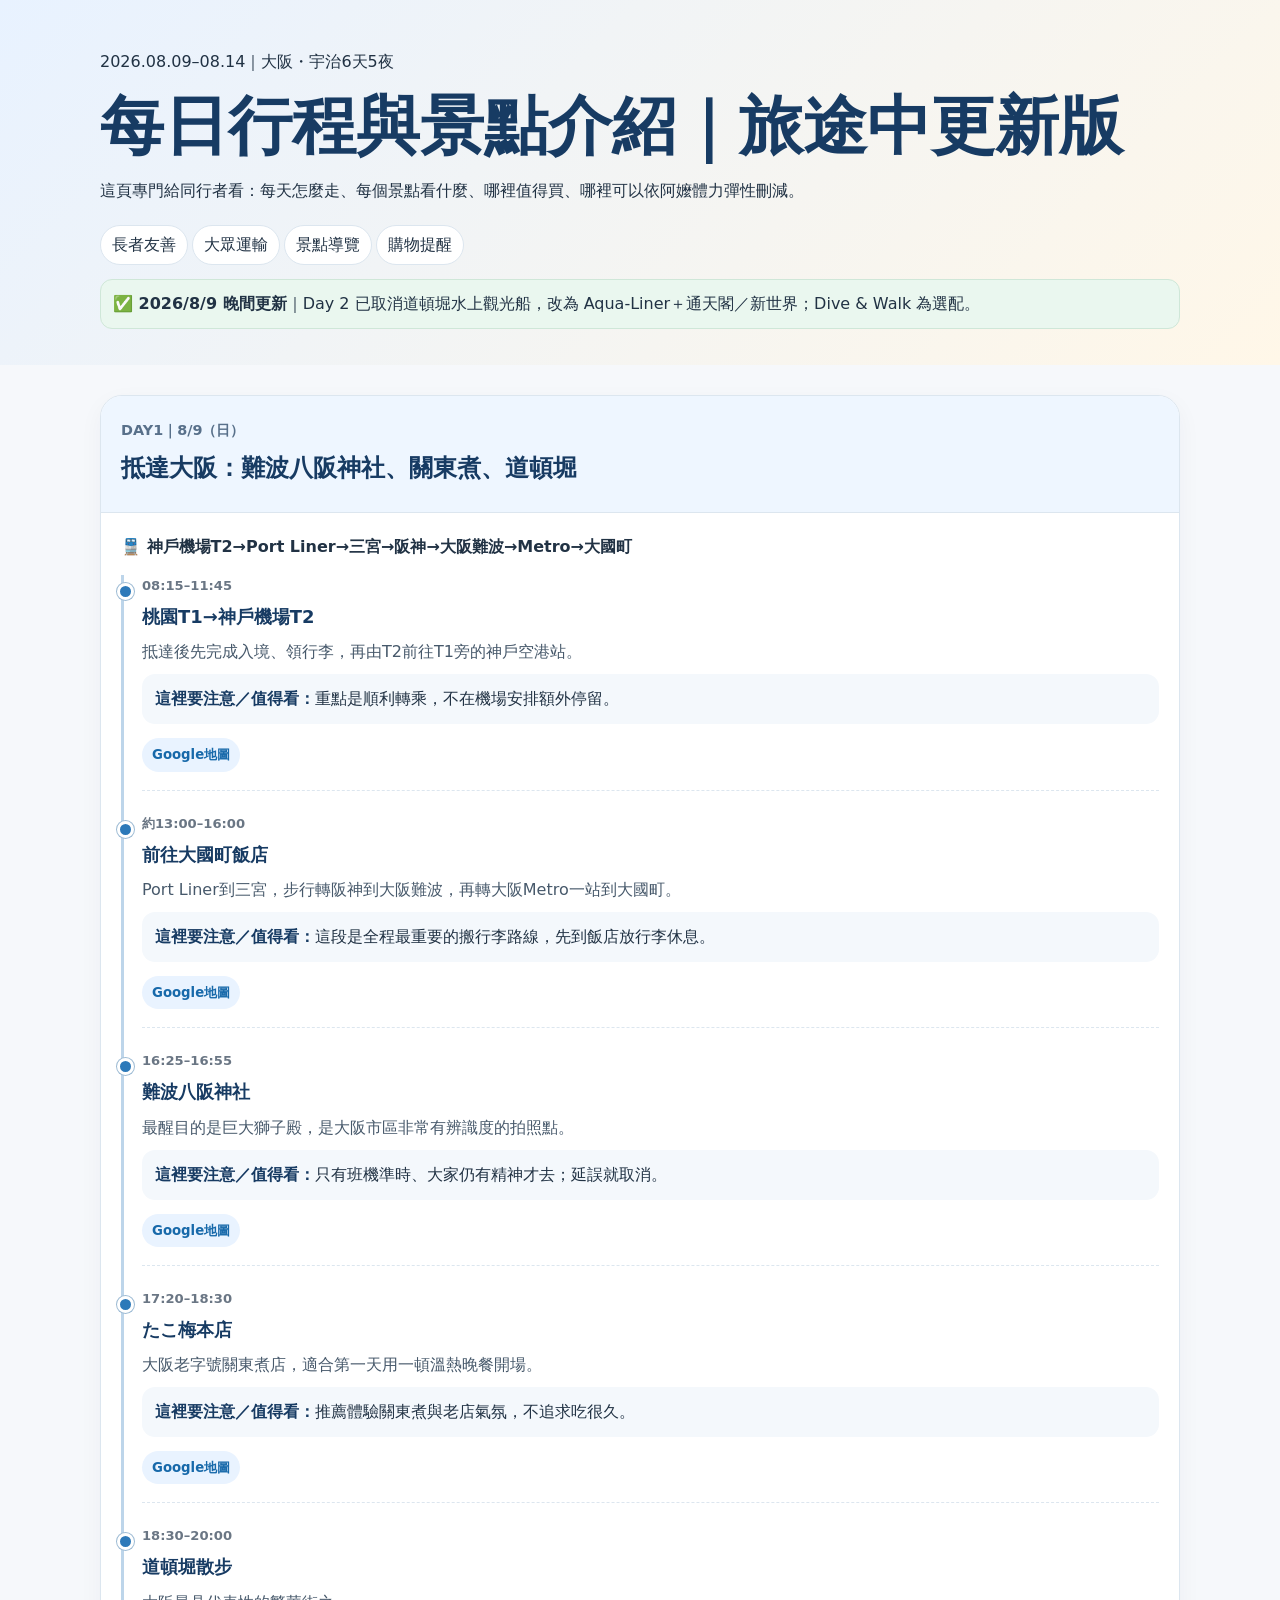
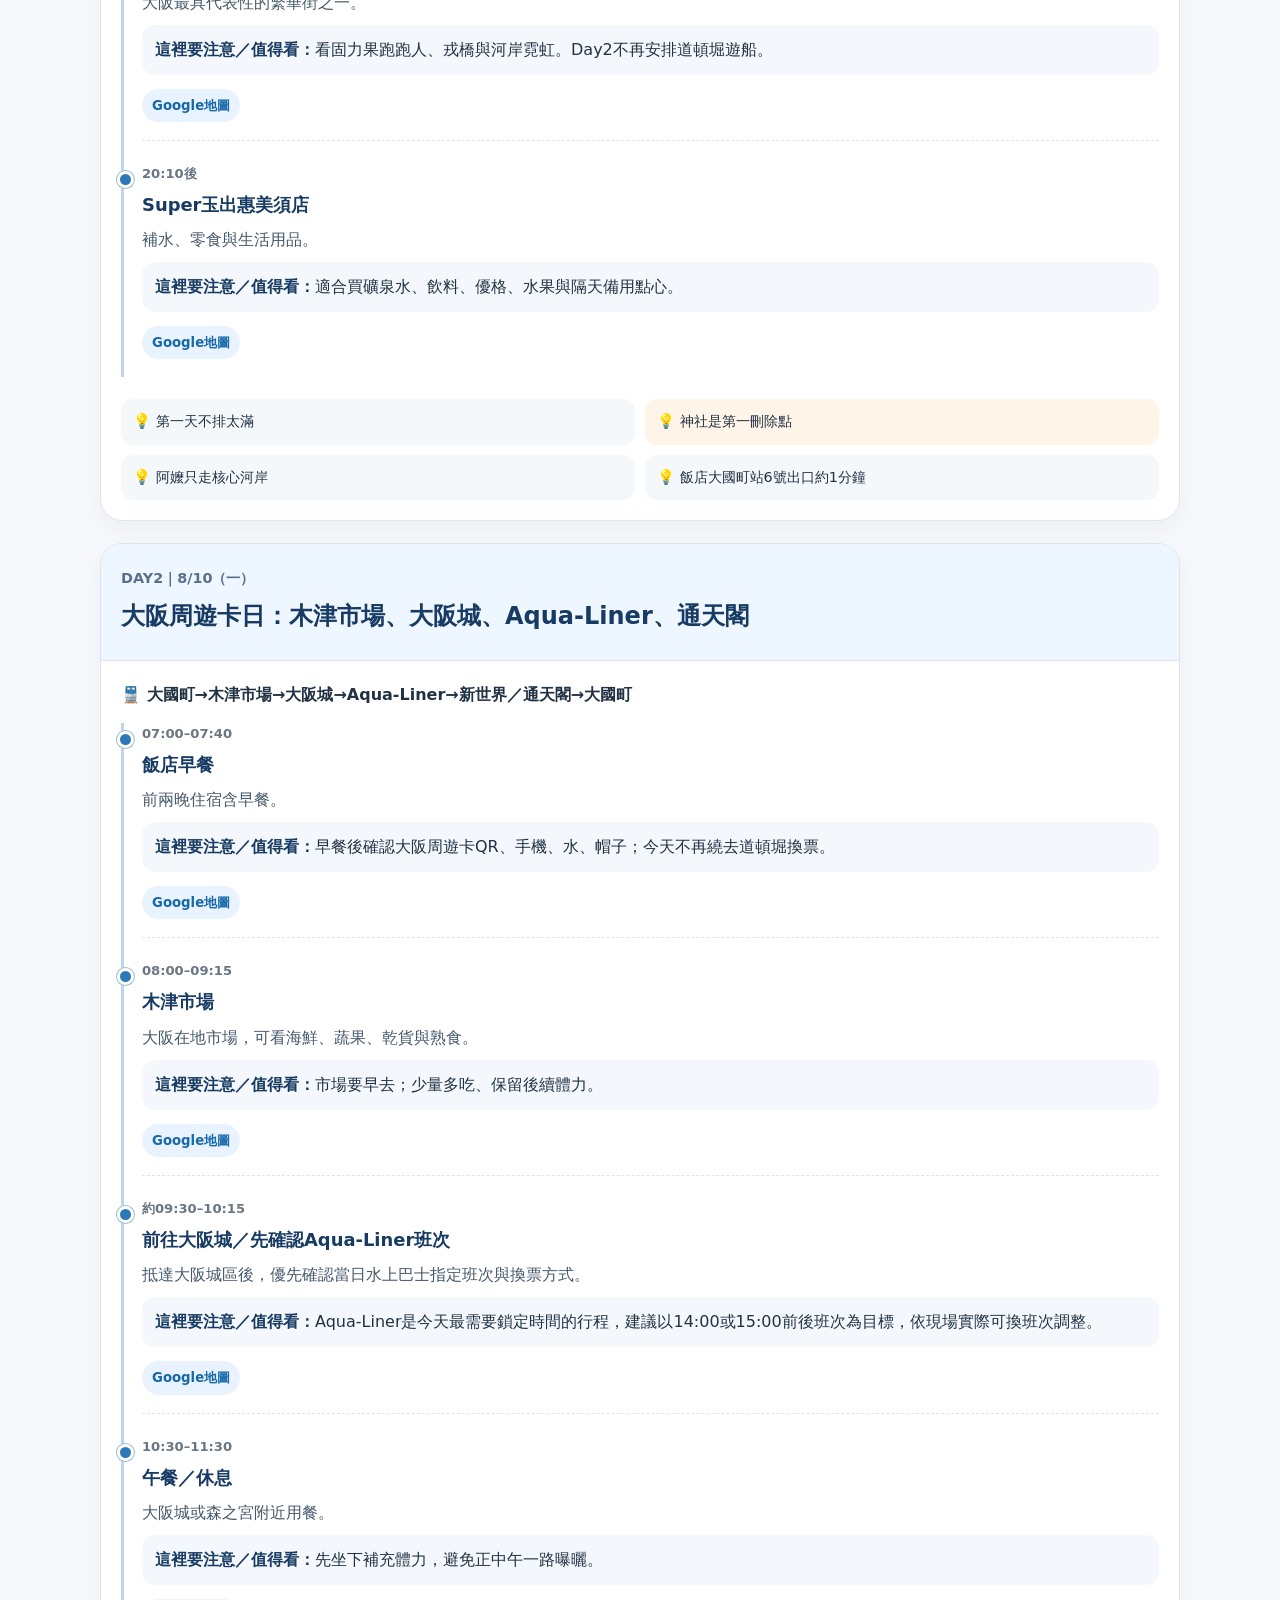
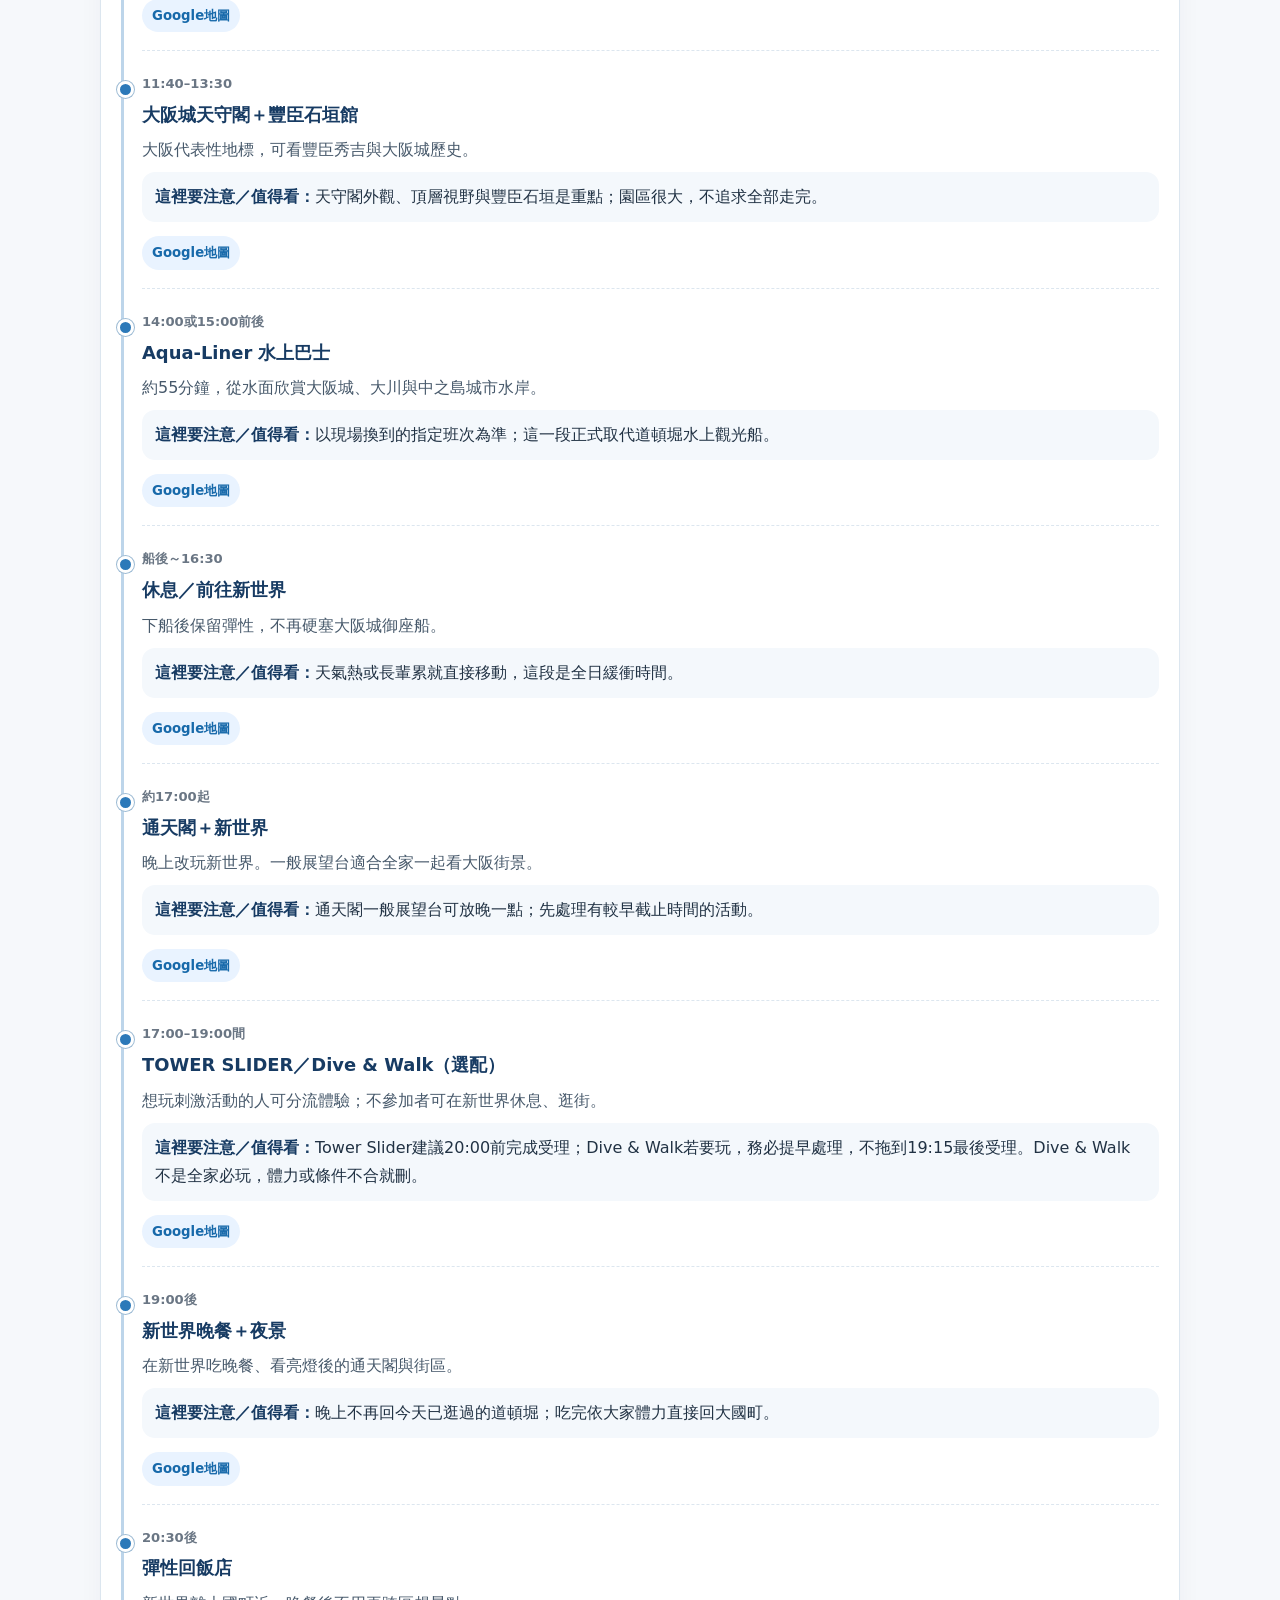
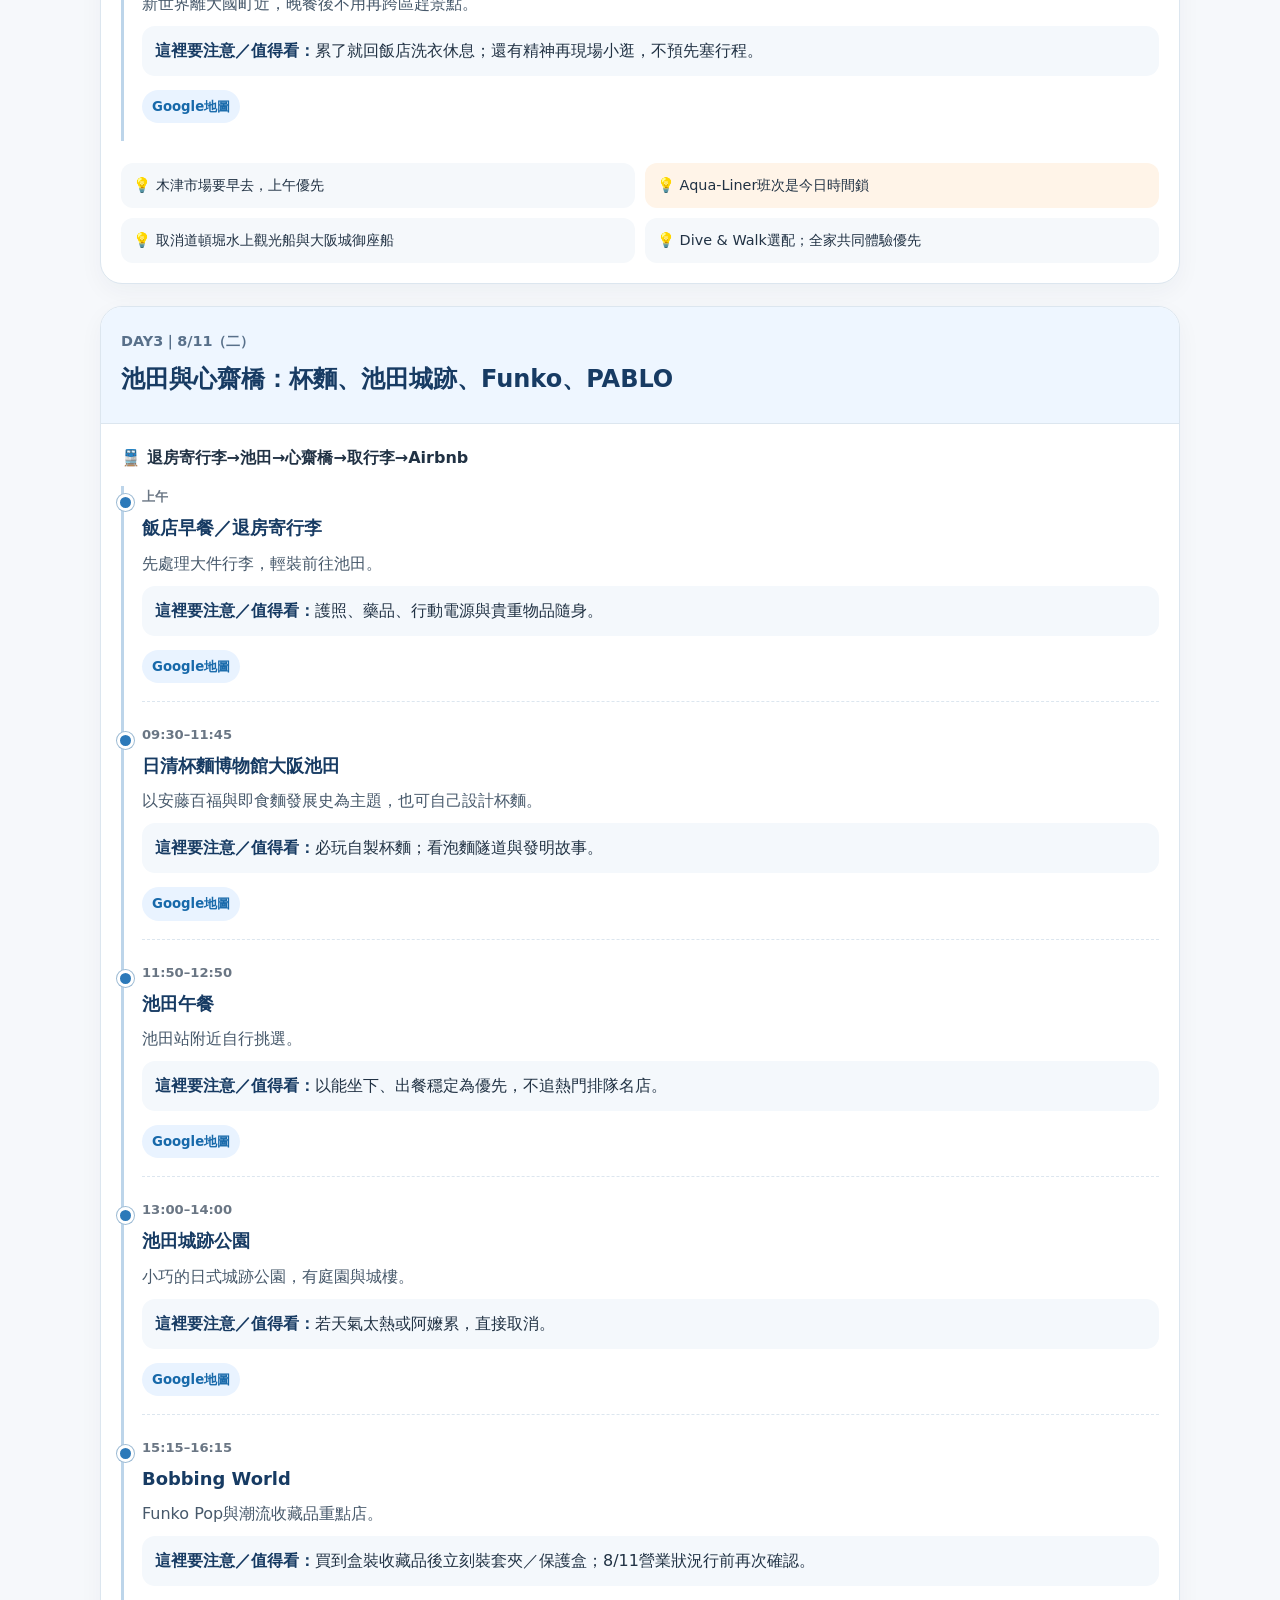
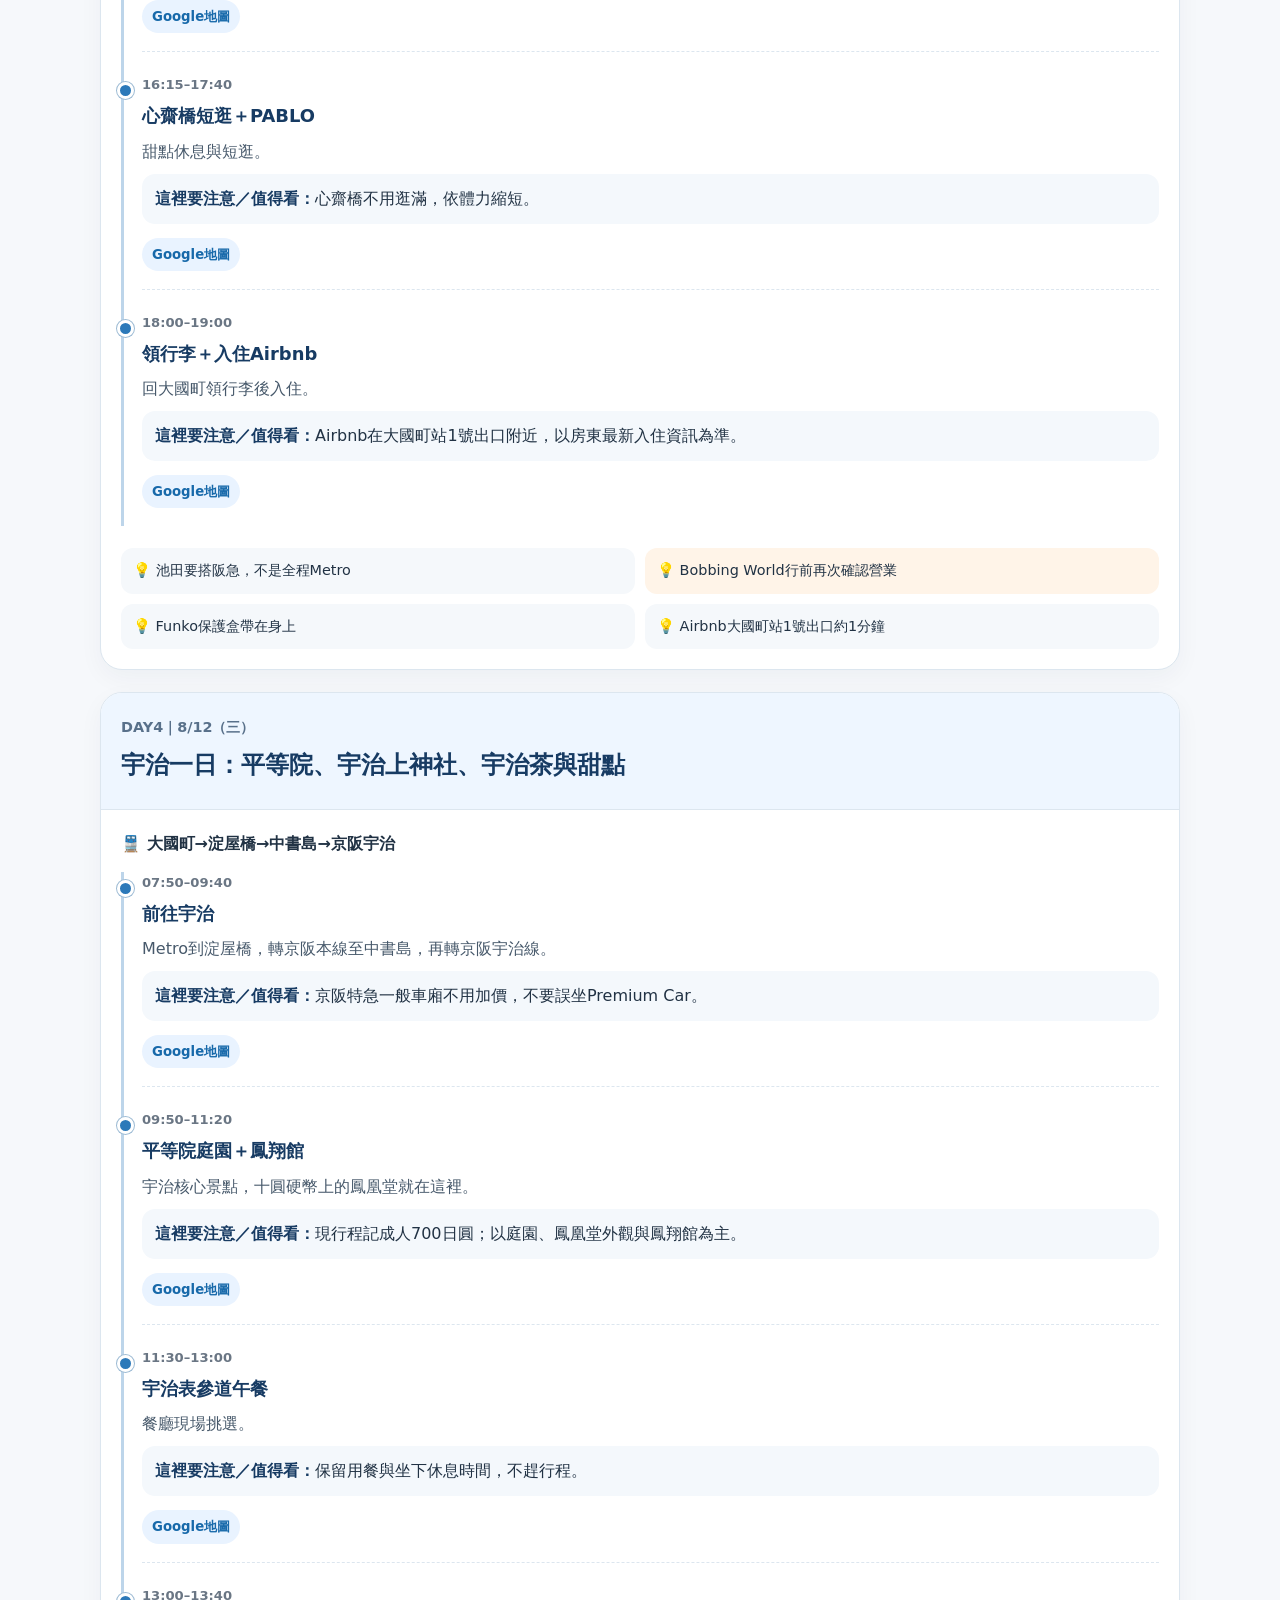
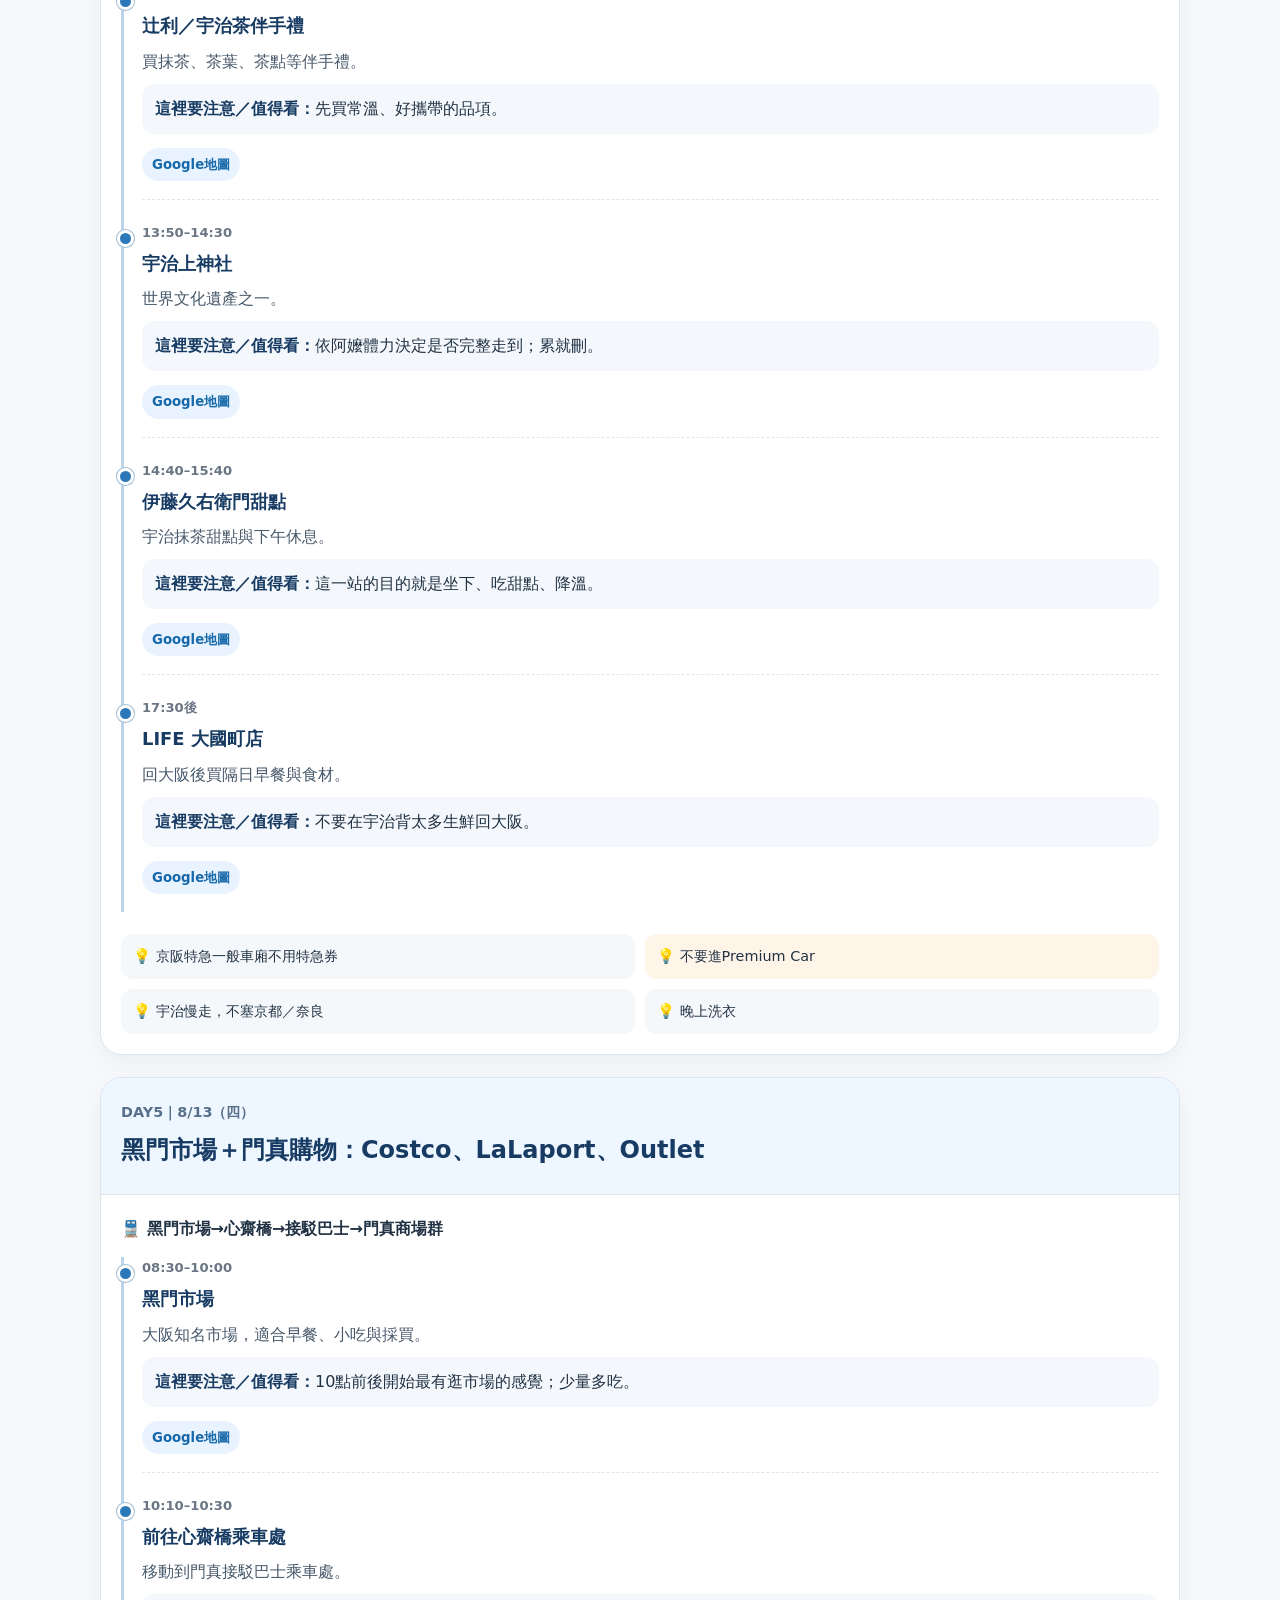
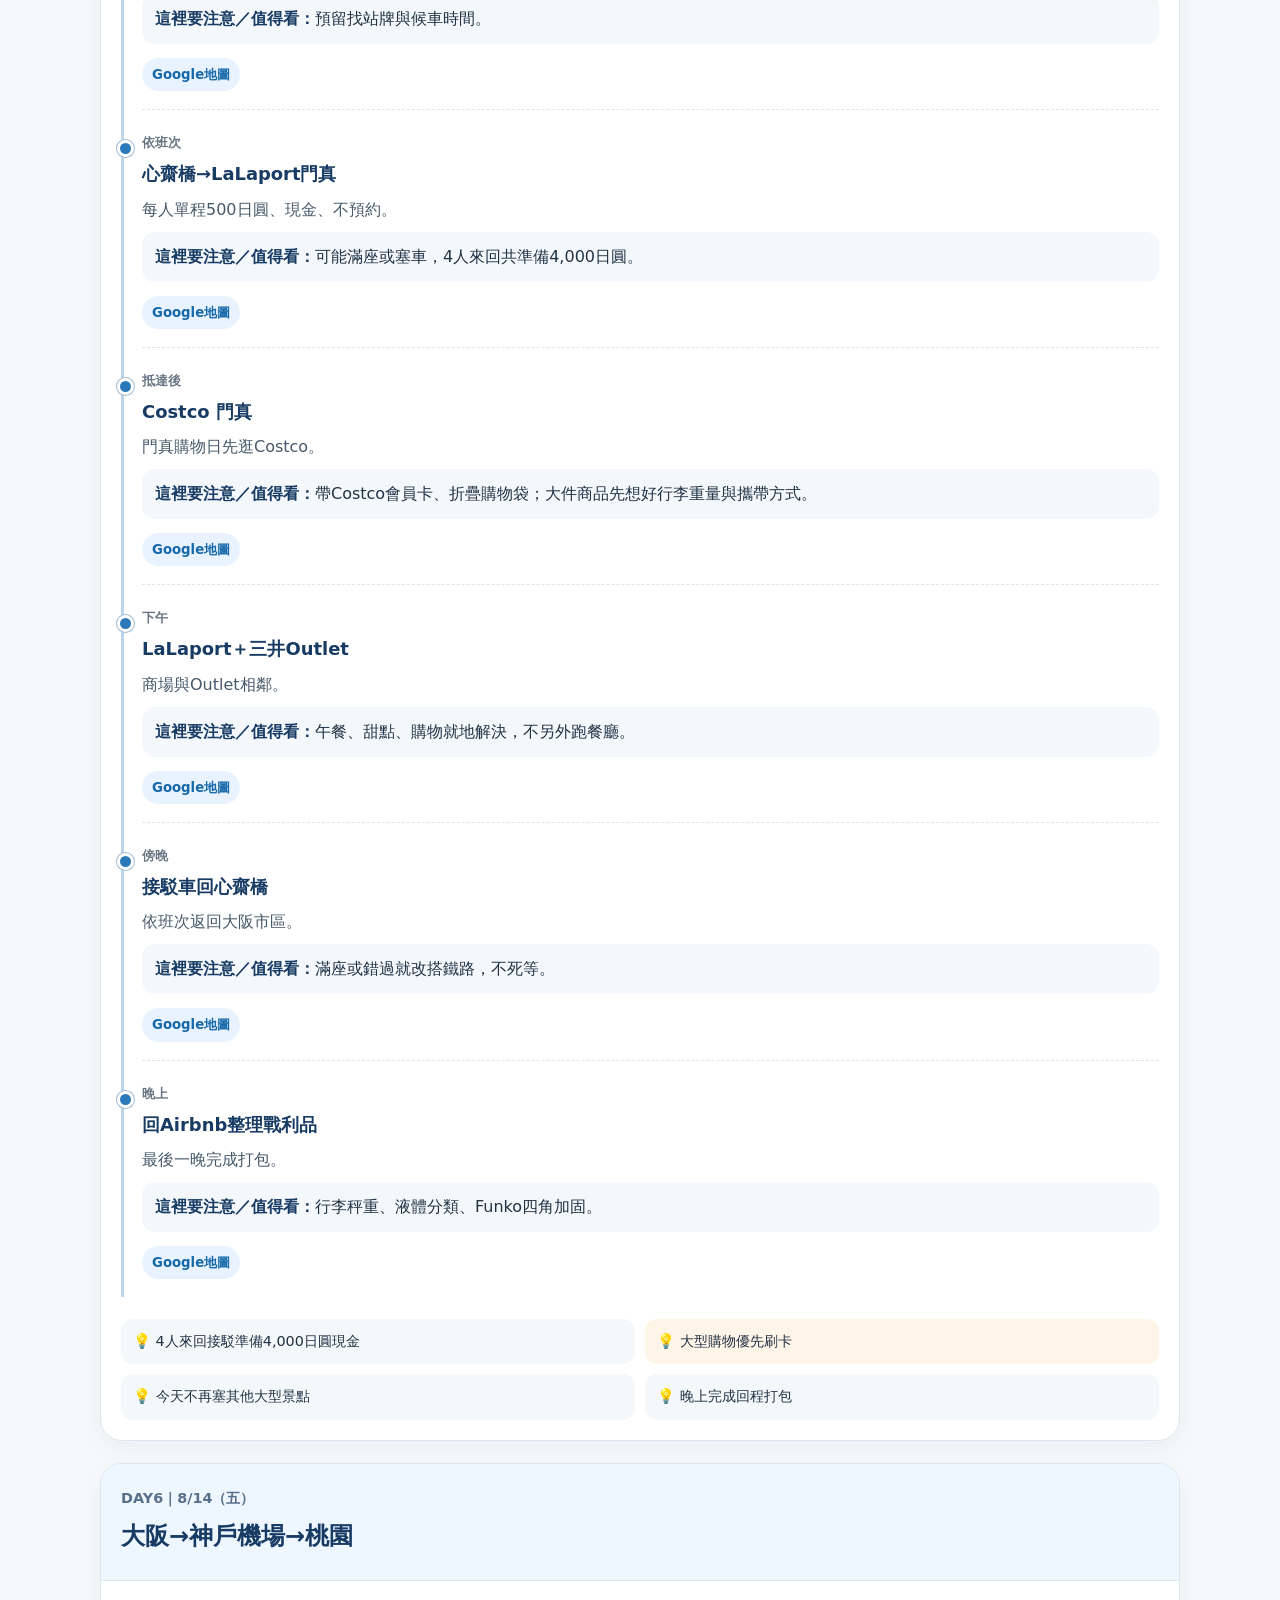
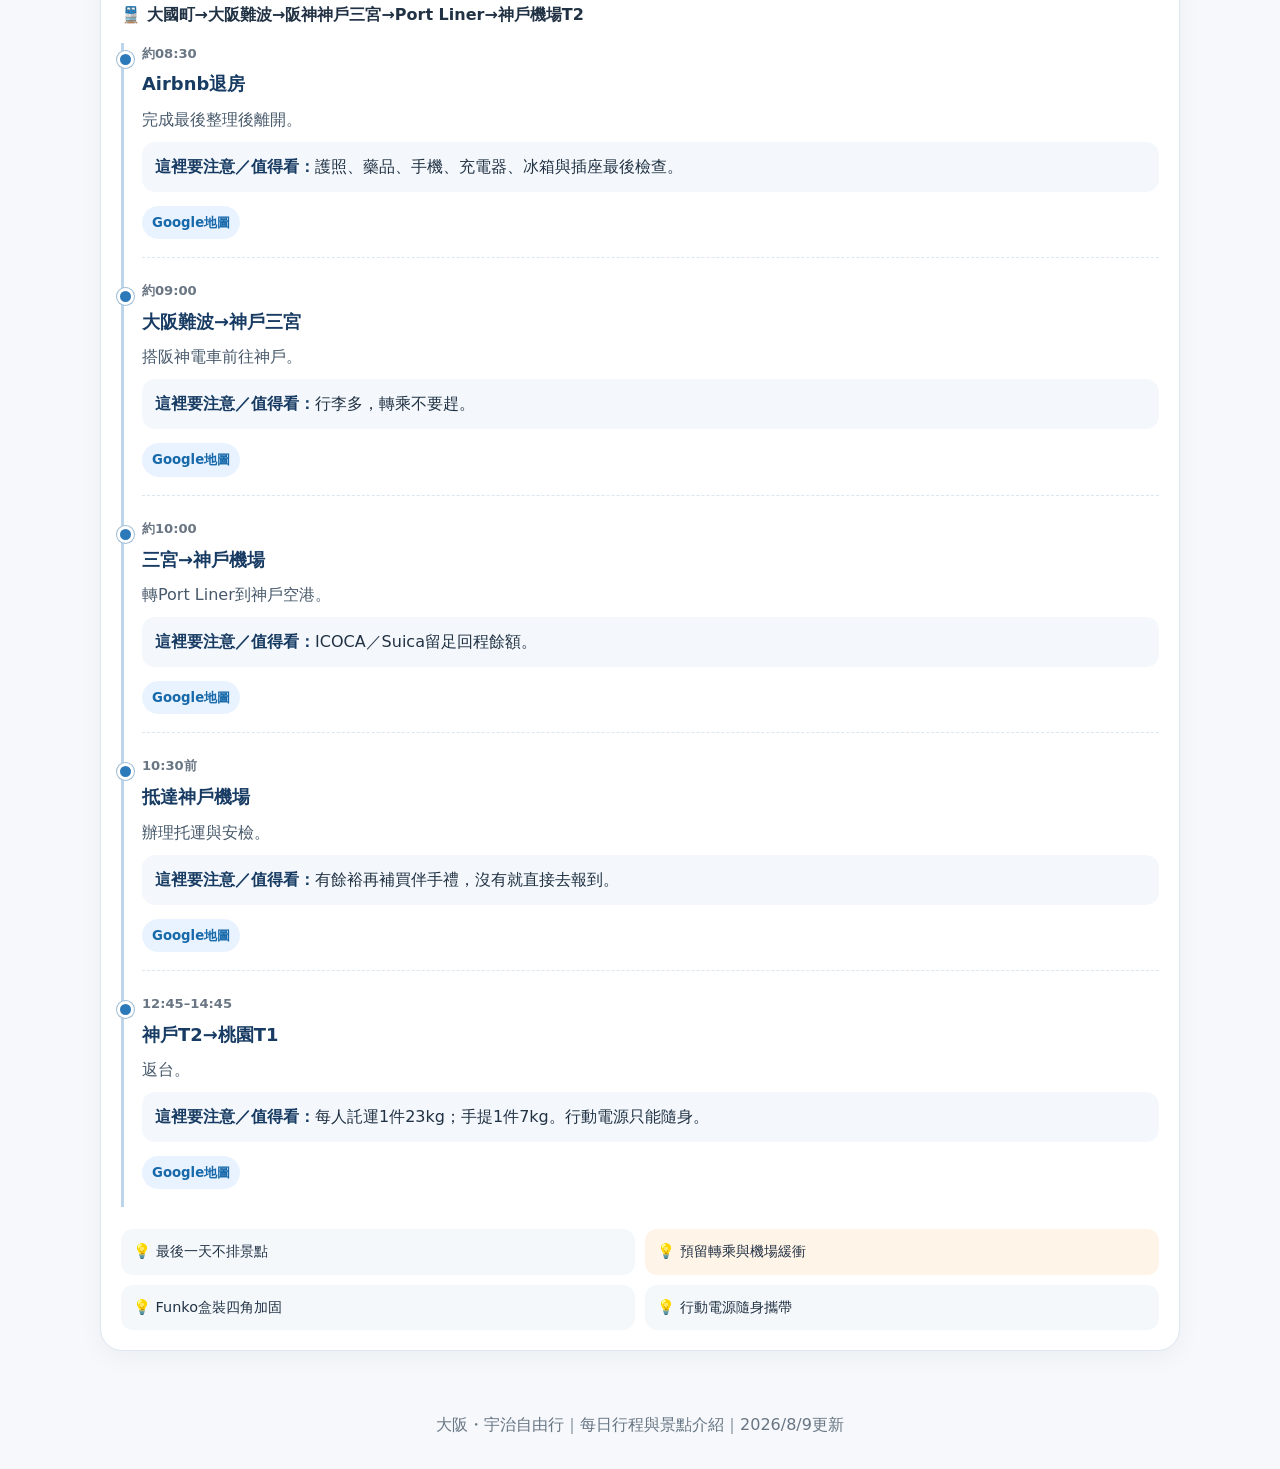
==== commit 640aa7c9: "Update Day 2 itinerary: Aqua-Liner and Tsutenkaku" ====
--- a/index.html
+++ b/index.html
@@ -1 +1 @@
-<!doctype html><html lang="zh-Hant"><head><meta charset="utf-8"><meta name="viewport" content="width=device-width,initial-scale=1,viewport-fit=cover"><meta name="theme-color" content="#173b63"><title>大阪・宇治每日行程與景點介紹｜定案版</title><style>*{box-sizing:border-box}html{scroll-behavior:smooth}body{margin:0;font-family:system-ui,-apple-system,"Noto Sans TC",sans-serif;background:#f6f8fb;color:#213244;line-height:1.75}a{color:#1769aa}.wrap{width:min(1080px,calc(100% - 24px));margin:auto}.hero{padding:48px 0 36px;background:linear-gradient(135deg,#e8f2ff,#fff7e8)}h1{font-size:clamp(2rem,7vw,4rem);line-height:1.08;margin:.25em 0;color:#173b63}h2,h3{color:#173b63}.tag{display:inline-block;background:#fff;border:1px solid #dce6ef;border-radius:999px;padding:5px 11px;margin:4px 4px 0 0}.intro{max-width:800px}.status{margin-top:14px;padding:10px 12px;background:#eaf7ef;border:1px solid #cfe7d8;border-radius:12px}.days{display:grid;gap:22px;padding:30px 0}.day{background:#fff;border:1px solid #dce6ef;border-radius:22px;overflow:hidden;box-shadow:0 8px 24px #2030400b}.head{padding:20px;background:#eef6ff;border-bottom:1px solid #dce6ef}.head b{font-size:.9rem;color:#58708a}.head h2{margin:3px 0}.body{padding:20px}.route{font-weight:800;margin-bottom:14px}.timeline{border-left:3px solid #bdd5ea;padding-left:18px}.stop{position:relative;margin:0 0 22px;padding-bottom:18px;border-bottom:1px dashed #dce6ef}.stop:last-child{border-bottom:0}.stop:before{content:"";position:absolute;left:-25px;top:8px;width:11px;height:11px;border-radius:50%;background:#2c79b9;border:3px solid #fff;box-shadow:0 0 0 1px #9dbbd4}.time{font-size:.82rem;font-weight:800;color:#6a7684}.stop h3{margin:3px 0 6px;font-size:1.12rem}.brief{margin:0 0 8px;color:#47596b}.focus{margin:8px 0;padding:11px 13px;border-radius:13px;background:#f4f8fc}.focus strong{color:#173b63}.map{display:inline-block;margin-top:6px;text-decoration:none;font-weight:800;font-size:.83rem;background:#e9f3ff;padding:5px 10px;border-radius:999px}.tips{display:grid;grid-template-columns:repeat(2,1fr);gap:10px;margin-top:16px}.tip{background:#f5f8fb;border-radius:12px;padding:10px 12px;font-size:.9rem}.tip.warn{background:#fff4e8}.footer{text-align:center;padding:30px;color:#687684}@media(max-width:700px){.tips{grid-template-columns:1fr}.body{padding:16px}.head{padding:17px}}</style></head><body><header class="hero"><div class="wrap"><div>2026.08.09–08.14｜大阪・宇治6天5夜</div><h1>每日行程與景點介紹｜定案版</h1><p class="intro">這頁專門給同行者看：每天怎麼走、每個景點看什麼、哪裡值得買、哪裡可以依阿嬤體力彈性刪減。</p><span class="tag">長者友善</span><span class="tag">大眾運輸</span><span class="tag">景點導覽</span><span class="tag">購物提醒</span><div class="status"><b>✅ 2026/8/8 出發前最後同步</b>｜內容已與正式旅遊手冊的定案行程一致。</div></div></header><main class="wrap"><section class="days" id="days"></section></main><footer class="footer">大阪・宇治自由行｜每日行程與景點介紹｜2026/8/8更新</footer><script>const days=[{d:'DAY1｜8/9（日）',t:'抵達大阪：難波八阪神社、關東煮、道頓堀',r:'神戶機場T2→Port Liner→三宮→阪神→大阪難波→Metro→大國町',s:[['08:15–11:45','桃園T1→神戶機場T2','抵達後先完成入境、領行李，再由T2前往T1旁的神戶空港站。','重點是順利轉乘，不在機場安排額外停留。','Kobe Airport Terminal 2'],['約13:00–16:00','前往大國町飯店','Port Liner到三宮，步行轉阪神到大阪難波，再轉大阪Metro一站到大國町。','這段是全程最重要的搬行李路線，先到飯店放行李休息。','Hotel Sobial Namba Daikokucho'],['16:25–16:55','難波八阪神社','最醒目的是巨大獅子殿，是大阪市區非常有辨識度的拍照點。','只有班機準時、大家仍有精神才去；延誤就取消。','難波八阪神社'],['17:20–18:30','たこ梅本店','大阪老字號關東煮店，適合第一天用一頓溫熱晚餐開場。','推薦體驗關東煮與老店氣氛，不追求吃很久。','たこ梅本店'],['18:30–20:00','道頓堀散步','大阪最具代表性的繁華街之一。','看固力果跑跑人、戎橋與河岸霓虹；水上觀光船留到Day2。','道頓堀 グリコサイン'],['20:10後','Super玉出惠美須店','補水、零食與生活用品。','適合買礦泉水、飲料、優格、水果與隔天備用點心。','スーパー玉出 恵美須店']],tip:['第一天不排太滿','神社是第一刪除點','阿嬤只走核心河岸','飯店大國町站6號出口約1分鐘']},{d:'DAY2｜8/10（一）',t:'大阪周遊卡日：木津市場、大阪城、御座船、道頓堀遊船',r:'大國町→木津市場→道頓堀換票→森之宮→大阪城→心齋橋',s:[['07:00–07:40','飯店早餐','前兩晚住宿含早餐。','早餐後再確認周遊卡QR、手機、水、帽子。','Hotel Sobial Namba Daikokucho'],['08:00–09:00','木津市場','大阪在地市場，可看海鮮、蔬果、乾貨與熟食。','少量品嘗即可，不要第一站就吃太飽。','大阪木津卸売市場'],['09:20–09:40','先換晚間遊船票','先把道頓堀晚間班次固定下來。','確認集合地點、班次與提前報到時間。','とんぼりリバークルーズ チケット売り場'],['10:30–11:30','鰻魚處 美味美 UMAMI','大阪城／森之宮附近午餐候選。','先補充體力再進大阪城園區。','鰻魚處 美味美 UMAMI 森之宮'],['11:40–13:10','大阪城天守閣＋豐臣石垣館','大阪代表性地標，可看豐臣秀吉與大阪城歷史。','天守閣外觀、頂層視野與豐臣石垣都是重點；園區很大。','大阪城天守閣'],['13:20–14:00','大阪城御座船','從護城河水面看石垣與天守閣，比步行輕鬆。','需依現場規則換指定班次。','大阪城御座船 乗り場'],['下午','Hysteric Jam／大阪城公園休息','甜點與休息時段。','依當日營業與大家體力彈性調整，不勉強。','Hysteric Jam 大阪城公園店'],['18:00–19:00','北極星 心齋橋本店','大阪蛋包飯名店之一。','吃經典蛋包飯，順便坐下休息。','北極星 心斎橋本店'],['19:30／20:00','道頓堀水上觀光船','從河面看兩岸霓虹與招牌。','依上午換到的班次，至少提前15分鐘到。','とんぼりリバークルーズ 乗り場']],tip:['今天主要用大阪周遊卡','兩段遊船都注意換票／班次','大阪城要安排坐下休息','晚上回住宿洗衣']},{d:'DAY3｜8/11（二）',t:'池田與心齋橋：杯麵、池田城跡、Funko、PABLO',r:'退房寄行李→池田→心齋橋→取行李→Airbnb',s:[['上午','飯店早餐／退房寄行李','先處理大件行李，輕裝前往池田。','護照、藥品、行動電源與貴重物品隨身。','Hotel Sobial Namba Daikokucho'],['09:30–11:45','日清杯麵博物館大阪池田','以安藤百福與即食麵發展史為主題，也可自己設計杯麵。','必玩自製杯麵；看泡麵隧道與發明故事。','カップヌードルミュージアム 大阪池田'],['11:50–12:50','池田午餐','池田站附近自行挑選。','以能坐下、出餐穩定為優先，不追熱門排隊名店。','池田駅'],['13:00–14:00','池田城跡公園','小巧的日式城跡公園，有庭園與城樓。','若天氣太熱或阿嬤累，直接取消。','池田城跡公園'],['15:15–16:15','Bobbing World','Funko Pop與潮流收藏品重點店。','買到盒裝收藏品後立刻裝套夾／保護盒；8/11營業狀況行前再次確認。','Bobbing World Osaka'],['16:15–17:40','心齋橋短逛＋PABLO','甜點休息與短逛。','心齋橋不用逛滿，依體力縮短。','PABLO 心斎橋本店'],['18:00–19:00','領行李＋入住Airbnb','回大國町領行李後入住。','Airbnb在大國町站1號出口附近，以房東最新入住資訊為準。','パルステージ難波南']],tip:['池田要搭阪急，不是全程Metro','Bobbing World行前再次確認營業','Funko保護盒帶在身上','Airbnb大國町站1號出口約1分鐘']},{d:'DAY4｜8/12（三）',t:'宇治一日：平等院、宇治上神社、宇治茶與甜點',r:'大國町→淀屋橋→中書島→京阪宇治',s:[['07:50–09:40','前往宇治','Metro到淀屋橋，轉京阪本線至中書島，再轉京阪宇治線。','京阪特急一般車廂不用加價，不要誤坐Premium Car。','京阪宇治駅'],['09:50–11:20','平等院庭園＋鳳翔館','宇治核心景點，十圓硬幣上的鳳凰堂就在這裡。','現行程記成人700日圓；以庭園、鳳凰堂外觀與鳳翔館為主。','平等院'],['11:30–13:00','宇治表參道午餐','餐廳現場挑選。','保留用餐與坐下休息時間，不趕行程。','宇治橋通り商店街'],['13:00–13:40','辻利／宇治茶伴手禮','買抹茶、茶葉、茶點等伴手禮。','先買常溫、好攜帶的品項。','辻利 宇治'],['13:50–14:30','宇治上神社','世界文化遺產之一。','依阿嬤體力決定是否完整走到；累就刪。','宇治上神社'],['14:40–15:40','伊藤久右衛門甜點','宇治抹茶甜點與下午休息。','這一站的目的就是坐下、吃甜點、降溫。','伊藤久右衛門 宇治'],['17:30後','LIFE 大國町店','回大阪後買隔日早餐與食材。','不要在宇治背太多生鮮回大阪。','ライフ 大国町店']],tip:['京阪特急一般車廂不用特急券','不要進Premium Car','宇治慢走，不塞京都／奈良','晚上洗衣']},{d:'DAY5｜8/13（四）',t:'黑門市場＋門真購物：Costco、LaLaport、Outlet',r:'黑門市場→心齋橋→接駁巴士→門真商場群',s:[['08:30–10:00','黑門市場','大阪知名市場，適合早餐、小吃與採買。','10點前後開始最有逛市場的感覺；少量多吃。','黒門市場'],['10:10–10:30','前往心齋橋乘車處','移動到門真接駁巴士乘車處。','預留找站牌與候車時間。','心斎橋駅'],['依班次','心齋橋→LaLaport門真','每人單程500日圓、現金、不預約。','可能滿座或塞車，4人來回共準備4,000日圓。','三井ショッピングパーク ららぽーと門真'],['抵達後','Costco 門真','門真購物日先逛Costco。','帶Costco會員卡、折疊購物袋；大件商品先想好行李重量與攜帶方式。','コストコホールセール 門真倉庫店'],['下午','LaLaport＋三井Outlet','商場與Outlet相鄰。','午餐、甜點、購物就地解決，不另外跑餐廳。','三井アウトレットパーク 大阪門真'],['傍晚','接駁車回心齋橋','依班次返回大阪市區。','滿座或錯過就改搭鐵路，不死等。','心斎橋駅'],['晚上','回Airbnb整理戰利品','最後一晚完成打包。','行李秤重、液體分類、Funko四角加固。','パルステージ難波南']],tip:['4人來回接駁準備4,000日圓現金','大型購物優先刷卡','今天不再塞其他大型景點','晚上完成回程打包']},{d:'DAY6｜8/14（五）',t:'大阪→神戶機場→桃園',r:'大國町→大阪難波→阪神神戶三宮→Port Liner→神戶機場T2',s:[['約08:30','Airbnb退房','完成最後整理後離開。','護照、藥品、手機、充電器、冰箱與插座最後檢查。','パルステージ難波南'],['約09:00','大阪難波→神戶三宮','搭阪神電車前往神戶。','行李多，轉乘不要趕。','阪神 神戸三宮駅'],['約10:00','三宮→神戶機場','轉Port Liner到神戶空港。','ICOCA／Suica留足回程餘額。','神戸空港'],['10:30前','抵達神戶機場','辦理托運與安檢。','有餘裕再補買伴手禮，沒有就直接去報到。','Kobe Airport Terminal 2'],['12:45–14:45','神戶T2→桃園T1','返台。','每人託運1件23kg；手提1件7kg。行動電源只能隨身。','Taiwan Taoyuan International Airport']],tip:['最後一天不排景點','預留轉乘與機場緩衝','Funko盒裝四角加固','行動電源隨身攜帶']}];const root=document.querySelector('#days');days.forEach(x=>{const e=document.createElement('article');e.className='day';e.innerHTML=`<div class="head"><b>${x.d}</b><h2>${x.t}</h2></div><div class="body"><div class="route">🚆 ${x.r}</div><div class="timeline">${x.s.map(v=>`<div class="stop"><div class="time">${v[0]}</div><h3>${v[1]}</h3><p class="brief">${v[2]}</p><div class="focus"><strong>這裡要注意／值得看：</strong>${v[3]}</div><a class="map" target="_blank" rel="noopener" href="https://www.google.com/maps/search/?api=1&query=${encodeURIComponent(v[4])}">Google地圖</a></div>`).join('')}</div><div class="tips">${x.tip.map((v,i)=>`<div class="tip ${i==1?'warn':''}">💡 ${v}</div>`).join('')}</div></div>`;root.appendChild(e)});</script></body></html>+<!doctype html><html lang="zh-Hant"><head><meta charset="utf-8"><meta name="viewport" content="width=device-width,initial-scale=1,viewport-fit=cover"><meta name="theme-color" content="#173b63"><title>大阪・宇治每日行程與景點介紹｜旅途中更新版</title><style>*{box-sizing:border-box}html{scroll-behavior:smooth}body{margin:0;font-family:system-ui,-apple-system,"Noto Sans TC",sans-serif;background:#f6f8fb;color:#213244;line-height:1.75}a{color:#1769aa}.wrap{width:min(1080px,calc(100% - 24px));margin:auto}.hero{padding:48px 0 36px;background:linear-gradient(135deg,#e8f2ff,#fff7e8)}h1{font-size:clamp(2rem,7vw,4rem);line-height:1.08;margin:.25em 0;color:#173b63}h2,h3{color:#173b63}.tag{display:inline-block;background:#fff;border:1px solid #dce6ef;border-radius:999px;padding:5px 11px;margin:4px 4px 0 0}.intro{max-width:800px}.status{margin-top:14px;padding:10px 12px;background:#eaf7ef;border:1px solid #cfe7d8;border-radius:12px}.days{display:grid;gap:22px;padding:30px 0}.day{background:#fff;border:1px solid #dce6ef;border-radius:22px;overflow:hidden;box-shadow:0 8px 24px #2030400b}.head{padding:20px;background:#eef6ff;border-bottom:1px solid #dce6ef}.head b{font-size:.9rem;color:#58708a}.head h2{margin:3px 0}.body{padding:20px}.route{font-weight:800;margin-bottom:14px}.timeline{border-left:3px solid #bdd5ea;padding-left:18px}.stop{position:relative;margin:0 0 22px;padding-bottom:18px;border-bottom:1px dashed #dce6ef}.stop:last-child{border-bottom:0}.stop:before{content:"";position:absolute;left:-25px;top:8px;width:11px;height:11px;border-radius:50%;background:#2c79b9;border:3px solid #fff;box-shadow:0 0 0 1px #9dbbd4}.time{font-size:.82rem;font-weight:800;color:#6a7684}.stop h3{margin:3px 0 6px;font-size:1.12rem}.brief{margin:0 0 8px;color:#47596b}.focus{margin:8px 0;padding:11px 13px;border-radius:13px;background:#f4f8fc}.focus strong{color:#173b63}.map{display:inline-block;margin-top:6px;text-decoration:none;font-weight:800;font-size:.83rem;background:#e9f3ff;padding:5px 10px;border-radius:999px}.tips{display:grid;grid-template-columns:repeat(2,1fr);gap:10px;margin-top:16px}.tip{background:#f5f8fb;border-radius:12px;padding:10px 12px;font-size:.9rem}.tip.warn{background:#fff4e8}.footer{text-align:center;padding:30px;color:#687684}@media(max-width:700px){.tips{grid-template-columns:1fr}.body{padding:16px}.head{padding:17px}}</style></head><body><header class="hero"><div class="wrap"><div>2026.08.09–08.14｜大阪・宇治6天5夜</div><h1>每日行程與景點介紹｜旅途中更新版</h1><p class="intro">這頁專門給同行者看：每天怎麼走、每個景點看什麼、哪裡值得買、哪裡可以依阿嬤體力彈性刪減。</p><span class="tag">長者友善</span><span class="tag">大眾運輸</span><span class="tag">景點導覽</span><span class="tag">購物提醒</span><div class="status"><b>✅ 2026/8/9 晚間更新</b>｜Day 2 已取消道頓堀水上觀光船，改為 Aqua-Liner＋通天閣／新世界；Dive & Walk 為選配。</div></div></header><main class="wrap"><section class="days" id="days"></section></main><footer class="footer">大阪・宇治自由行｜每日行程與景點介紹｜2026/8/9更新</footer><script>const days=[{d:'DAY1｜8/9（日）',t:'抵達大阪：難波八阪神社、關東煮、道頓堀',r:'神戶機場T2→Port Liner→三宮→阪神→大阪難波→Metro→大國町',s:[['08:15–11:45','桃園T1→神戶機場T2','抵達後先完成入境、領行李，再由T2前往T1旁的神戶空港站。','重點是順利轉乘，不在機場安排額外停留。','Kobe Airport Terminal 2'],['約13:00–16:00','前往大國町飯店','Port Liner到三宮，步行轉阪神到大阪難波，再轉大阪Metro一站到大國町。','這段是全程最重要的搬行李路線，先到飯店放行李休息。','Hotel Sobial Namba Daikokucho'],['16:25–16:55','難波八阪神社','最醒目的是巨大獅子殿，是大阪市區非常有辨識度的拍照點。','只有班機準時、大家仍有精神才去；延誤就取消。','難波八阪神社'],['17:20–18:30','たこ梅本店','大阪老字號關東煮店，適合第一天用一頓溫熱晚餐開場。','推薦體驗關東煮與老店氣氛，不追求吃很久。','たこ梅本店'],['18:30–20:00','道頓堀散步','大阪最具代表性的繁華街之一。','看固力果跑跑人、戎橋與河岸霓虹。Day2不再安排道頓堀遊船。','道頓堀 グリコサイン'],['20:10後','Super玉出惠美須店','補水、零食與生活用品。','適合買礦泉水、飲料、優格、水果與隔天備用點心。','スーパー玉出 恵美須店']],tip:['第一天不排太滿','神社是第一刪除點','阿嬤只走核心河岸','飯店大國町站6號出口約1分鐘']},{d:'DAY2｜8/10（一）',t:'大阪周遊卡日：木津市場、大阪城、Aqua-Liner、通天閣',r:'大國町→木津市場→大阪城→Aqua-Liner→新世界／通天閣→大國町',s:[['07:00–07:40','飯店早餐','前兩晚住宿含早餐。','早餐後確認大阪周遊卡QR、手機、水、帽子；今天不再繞去道頓堀換票。','Hotel Sobial Namba Daikokucho'],['08:00–09:15','木津市場','大阪在地市場，可看海鮮、蔬果、乾貨與熟食。','市場要早去；少量多吃、保留後續體力。','大阪木津卸売市場'],['約09:30–10:15','前往大阪城／先確認Aqua-Liner班次','抵達大阪城區後，優先確認當日水上巴士指定班次與換票方式。','Aqua-Liner是今天最需要鎖定時間的行程，建議以14:00或15:00前後班次為目標，依現場實際可換班次調整。','大阪水上バス 大阪城港'],['10:30–11:30','午餐／休息','大阪城或森之宮附近用餐。','先坐下補充體力，避免正中午一路曝曬。','森ノ宮駅'],['11:40–13:30','大阪城天守閣＋豐臣石垣館','大阪代表性地標，可看豐臣秀吉與大阪城歷史。','天守閣外觀、頂層視野與豐臣石垣是重點；園區很大，不追求全部走完。','大阪城天守閣'],['14:00或15:00前後','Aqua-Liner 水上巴士','約55分鐘，從水面欣賞大阪城、大川與中之島城市水岸。','以現場換到的指定班次為準；這一段正式取代道頓堀水上觀光船。','大阪水上バス 大阪城港'],['船後～16:30','休息／前往新世界','下船後保留彈性，不再硬塞大阪城御座船。','天氣熱或長輩累就直接移動，這段是全日緩衝時間。','新世界'],['約17:00起','通天閣＋新世界','晚上改玩新世界。一般展望台適合全家一起看大阪街景。','通天閣一般展望台可放晚一點；先處理有較早截止時間的活動。','通天閣'],['17:00–19:00間','TOWER SLIDER／Dive & Walk（選配）','想玩刺激活動的人可分流體驗；不參加者可在新世界休息、逛街。','Tower Slider建議20:00前完成受理；Dive & Walk若要玩，務必提早處理，不拖到19:15最後受理。Dive & Walk不是全家必玩，體力或條件不合就刪。','通天閣 Dive & Walk'],['19:00後','新世界晚餐＋夜景','在新世界吃晚餐、看亮燈後的通天閣與街區。','晚上不再回今天已逛過的道頓堀；吃完依大家體力直接回大國町。','新世界'],['20:30後','彈性回飯店','新世界離大國町近，晚餐後不用再跨區趕景點。','累了就回飯店洗衣休息；還有精神再現場小逛，不預先塞行程。','Hotel Sobial Namba Daikokucho']],tip:['木津市場要早去，上午優先','Aqua-Liner班次是今日時間鎖','取消道頓堀水上觀光船與大阪城御座船','Dive & Walk選配；全家共同體驗優先']},{d:'DAY3｜8/11（二）',t:'池田與心齋橋：杯麵、池田城跡、Funko、PABLO',r:'退房寄行李→池田→心齋橋→取行李→Airbnb',s:[['上午','飯店早餐／退房寄行李','先處理大件行李，輕裝前往池田。','護照、藥品、行動電源與貴重物品隨身。','Hotel Sobial Namba Daikokucho'],['09:30–11:45','日清杯麵博物館大阪池田','以安藤百福與即食麵發展史為主題，也可自己設計杯麵。','必玩自製杯麵；看泡麵隧道與發明故事。','カップヌードルミュージアム 大阪池田'],['11:50–12:50','池田午餐','池田站附近自行挑選。','以能坐下、出餐穩定為優先，不追熱門排隊名店。','池田駅'],['13:00–14:00','池田城跡公園','小巧的日式城跡公園，有庭園與城樓。','若天氣太熱或阿嬤累，直接取消。','池田城跡公園'],['15:15–16:15','Bobbing World','Funko Pop與潮流收藏品重點店。','買到盒裝收藏品後立刻裝套夾／保護盒；8/11營業狀況行前再次確認。','Bobbing World Osaka'],['16:15–17:40','心齋橋短逛＋PABLO','甜點休息與短逛。','心齋橋不用逛滿，依體力縮短。','PABLO 心斎橋本店'],['18:00–19:00','領行李＋入住Airbnb','回大國町領行李後入住。','Airbnb在大國町站1號出口附近，以房東最新入住資訊為準。','パルステージ難波南']],tip:['池田要搭阪急，不是全程Metro','Bobbing World行前再次確認營業','Funko保護盒帶在身上','Airbnb大國町站1號出口約1分鐘']},{d:'DAY4｜8/12（三）',t:'宇治一日：平等院、宇治上神社、宇治茶與甜點',r:'大國町→淀屋橋→中書島→京阪宇治',s:[['07:50–09:40','前往宇治','Metro到淀屋橋，轉京阪本線至中書島，再轉京阪宇治線。','京阪特急一般車廂不用加價，不要誤坐Premium Car。','京阪宇治駅'],['09:50–11:20','平等院庭園＋鳳翔館','宇治核心景點，十圓硬幣上的鳳凰堂就在這裡。','現行程記成人700日圓；以庭園、鳳凰堂外觀與鳳翔館為主。','平等院'],['11:30–13:00','宇治表參道午餐','餐廳現場挑選。','保留用餐與坐下休息時間，不趕行程。','宇治橋通り商店街'],['13:00–13:40','辻利／宇治茶伴手禮','買抹茶、茶葉、茶點等伴手禮。','先買常溫、好攜帶的品項。','辻利 宇治'],['13:50–14:30','宇治上神社','世界文化遺產之一。','依阿嬤體力決定是否完整走到；累就刪。','宇治上神社'],['14:40–15:40','伊藤久右衛門甜點','宇治抹茶甜點與下午休息。','這一站的目的就是坐下、吃甜點、降溫。','伊藤久右衛門 宇治'],['17:30後','LIFE 大國町店','回大阪後買隔日早餐與食材。','不要在宇治背太多生鮮回大阪。','ライフ 大国町店']],tip:['京阪特急一般車廂不用特急券','不要進Premium Car','宇治慢走，不塞京都／奈良','晚上洗衣']},{d:'DAY5｜8/13（四）',t:'黑門市場＋門真購物：Costco、LaLaport、Outlet',r:'黑門市場→心齋橋→接駁巴士→門真商場群',s:[['08:30–10:00','黑門市場','大阪知名市場，適合早餐、小吃與採買。','10點前後開始最有逛市場的感覺；少量多吃。','黒門市場'],['10:10–10:30','前往心齋橋乘車處','移動到門真接駁巴士乘車處。','預留找站牌與候車時間。','心斎橋駅'],['依班次','心齋橋→LaLaport門真','每人單程500日圓、現金、不預約。','可能滿座或塞車，4人來回共準備4,000日圓。','三井ショッピングパーク ららぽーと門真'],['抵達後','Costco 門真','門真購物日先逛Costco。','帶Costco會員卡、折疊購物袋；大件商品先想好行李重量與攜帶方式。','コストコホールセール 門真倉庫店'],['下午','LaLaport＋三井Outlet','商場與Outlet相鄰。','午餐、甜點、購物就地解決，不另外跑餐廳。','三井アウトレットパーク 大阪門真'],['傍晚','接駁車回心齋橋','依班次返回大阪市區。','滿座或錯過就改搭鐵路，不死等。','心斎橋駅'],['晚上','回Airbnb整理戰利品','最後一晚完成打包。','行李秤重、液體分類、Funko四角加固。','パルステージ難波南']],tip:['4人來回接駁準備4,000日圓現金','大型購物優先刷卡','今天不再塞其他大型景點','晚上完成回程打包']},{d:'DAY6｜8/14（五）',t:'大阪→神戶機場→桃園',r:'大國町→大阪難波→阪神神戶三宮→Port Liner→神戶機場T2',s:[['約08:30','Airbnb退房','完成最後整理後離開。','護照、藥品、手機、充電器、冰箱與插座最後檢查。','パルステージ難波南'],['約09:00','大阪難波→神戶三宮','搭阪神電車前往神戶。','行李多，轉乘不要趕。','阪神 神戸三宮駅'],['約10:00','三宮→神戶機場','轉Port Liner到神戶空港。','ICOCA／Suica留足回程餘額。','神戸空港'],['10:30前','抵達神戶機場','辦理托運與安檢。','有餘裕再補買伴手禮，沒有就直接去報到。','Kobe Airport Terminal 2'],['12:45–14:45','神戶T2→桃園T1','返台。','每人託運1件23kg；手提1件7kg。行動電源只能隨身。','Taiwan Taoyuan International Airport']],tip:['最後一天不排景點','預留轉乘與機場緩衝','Funko盒裝四角加固','行動電源隨身攜帶']}];const root=document.querySelector('#days');days.forEach(x=>{const e=document.createElement('article');e.className='day';e.innerHTML=`<div class="head"><b>${x.d}</b><h2>${x.t}</h2></div><div class="body"><div class="route">🚆 ${x.r}</div><div class="timeline">${x.s.map(v=>`<div class="stop"><div class="time">${v[0]}</div><h3>${v[1]}</h3><p class="brief">${v[2]}</p><div class="focus"><strong>這裡要注意／值得看：</strong>${v[3]}</div><a class="map" target="_blank" rel="noopener" href="https://www.google.com/maps/search/?api=1&query=${encodeURIComponent(v[4])}">Google地圖</a></div>`).join('')}</div><div class="tips">${x.tip.map((v,i)=>`<div class="tip ${i==1?'warn':''}">💡 ${v}</div>`).join('')}</div></div>`;root.appendChild(e)});</script></body></html>
